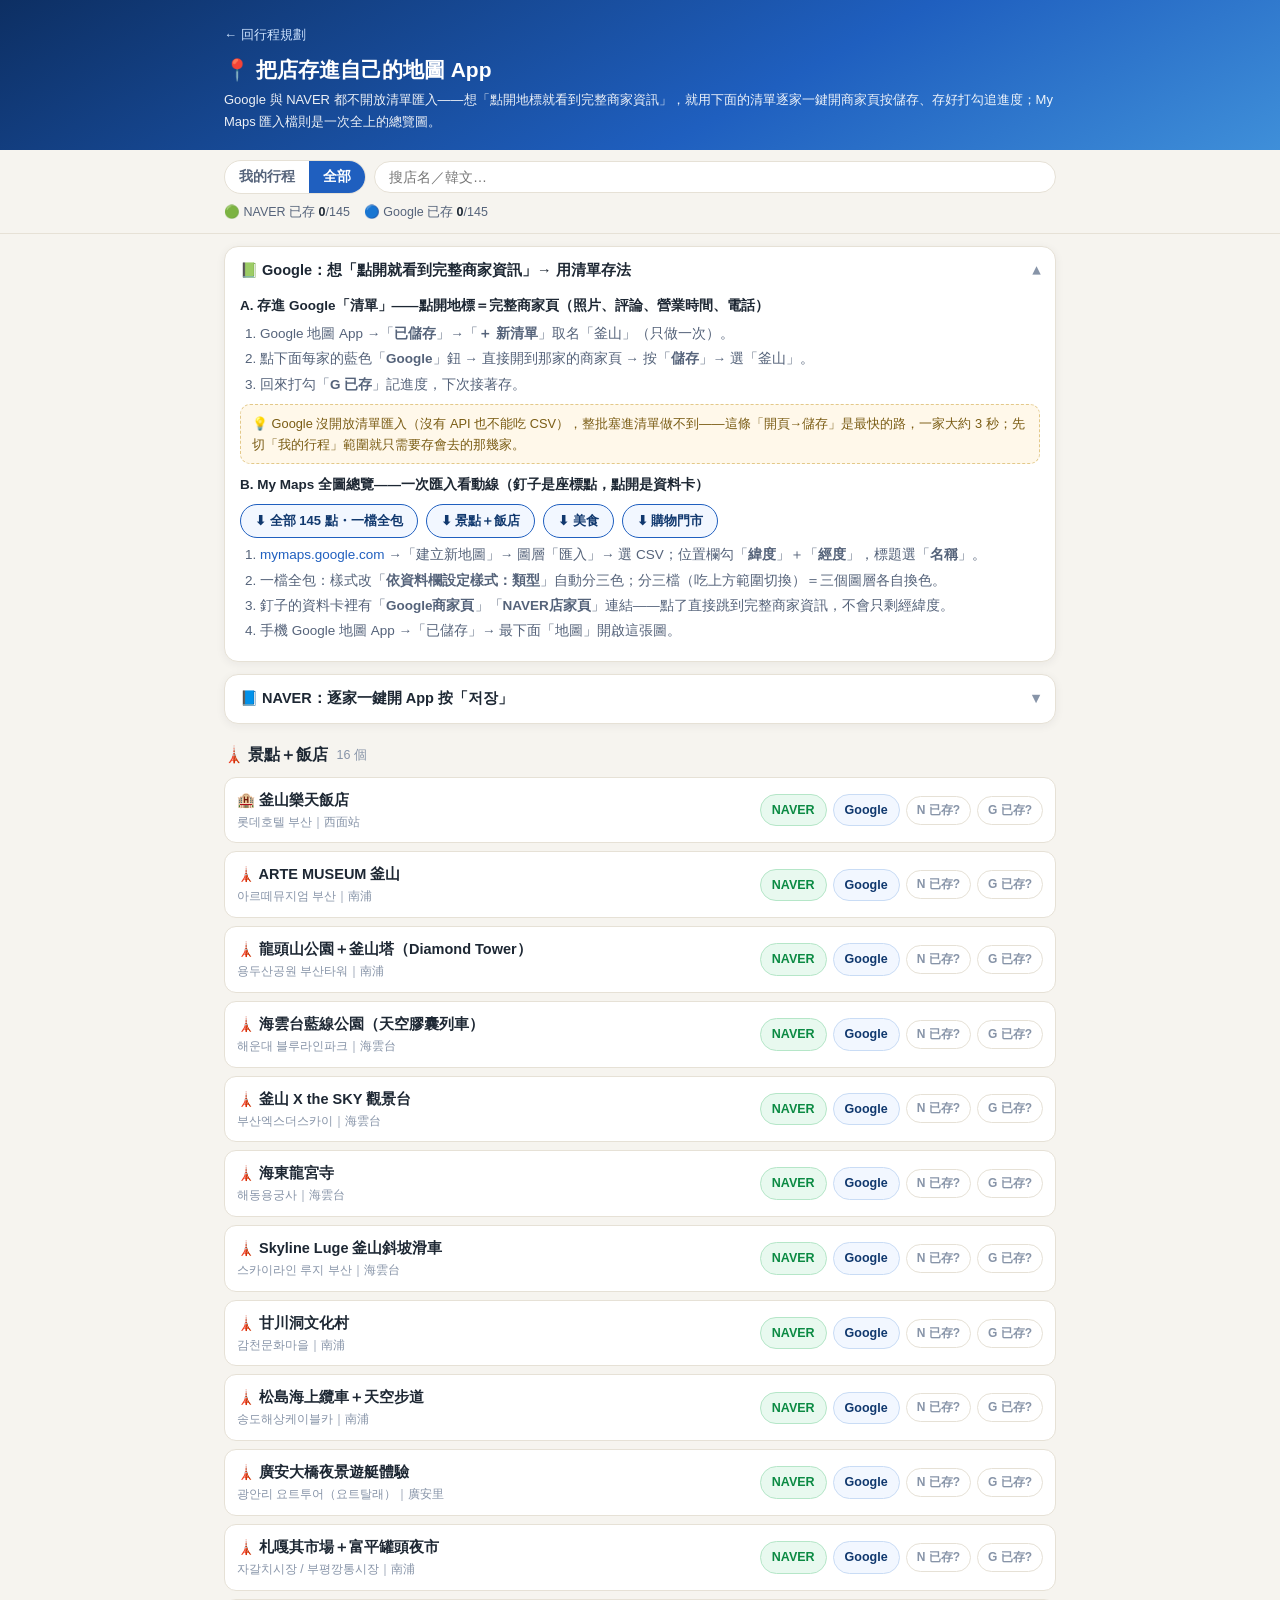
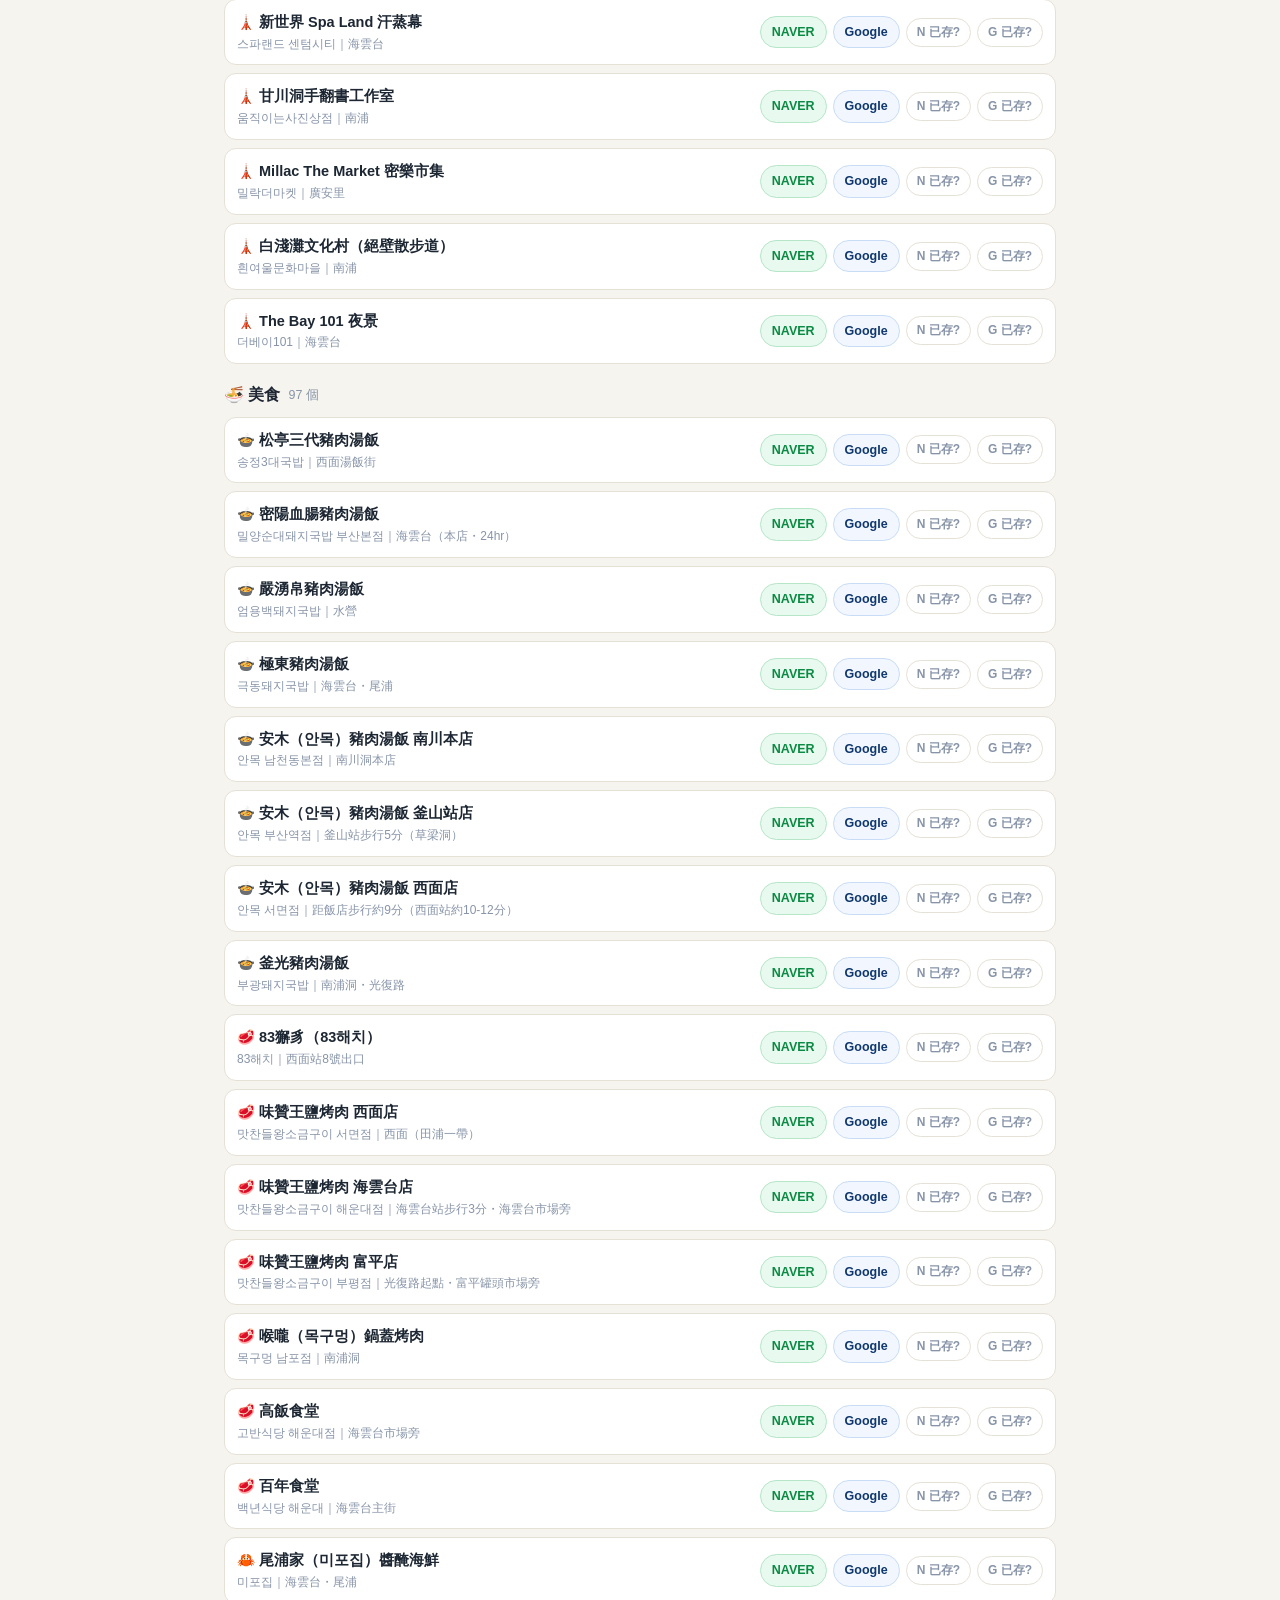
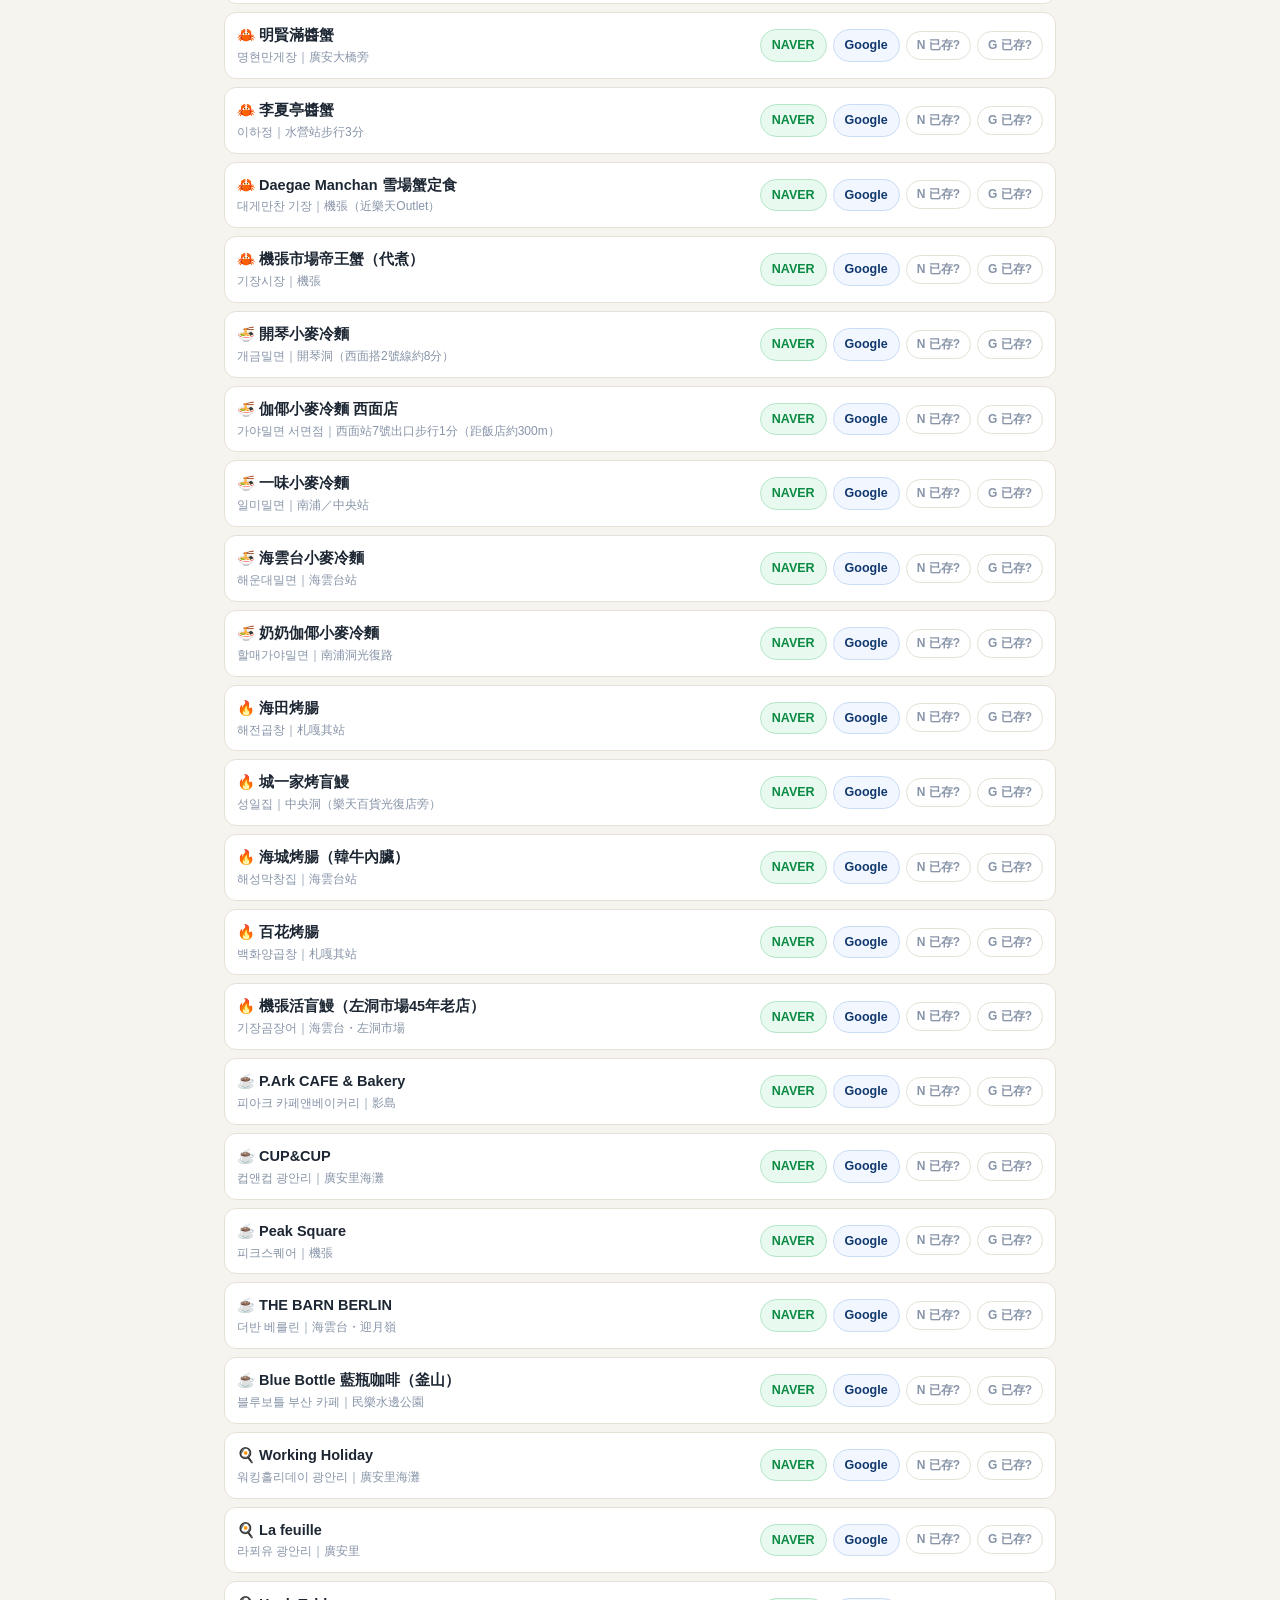
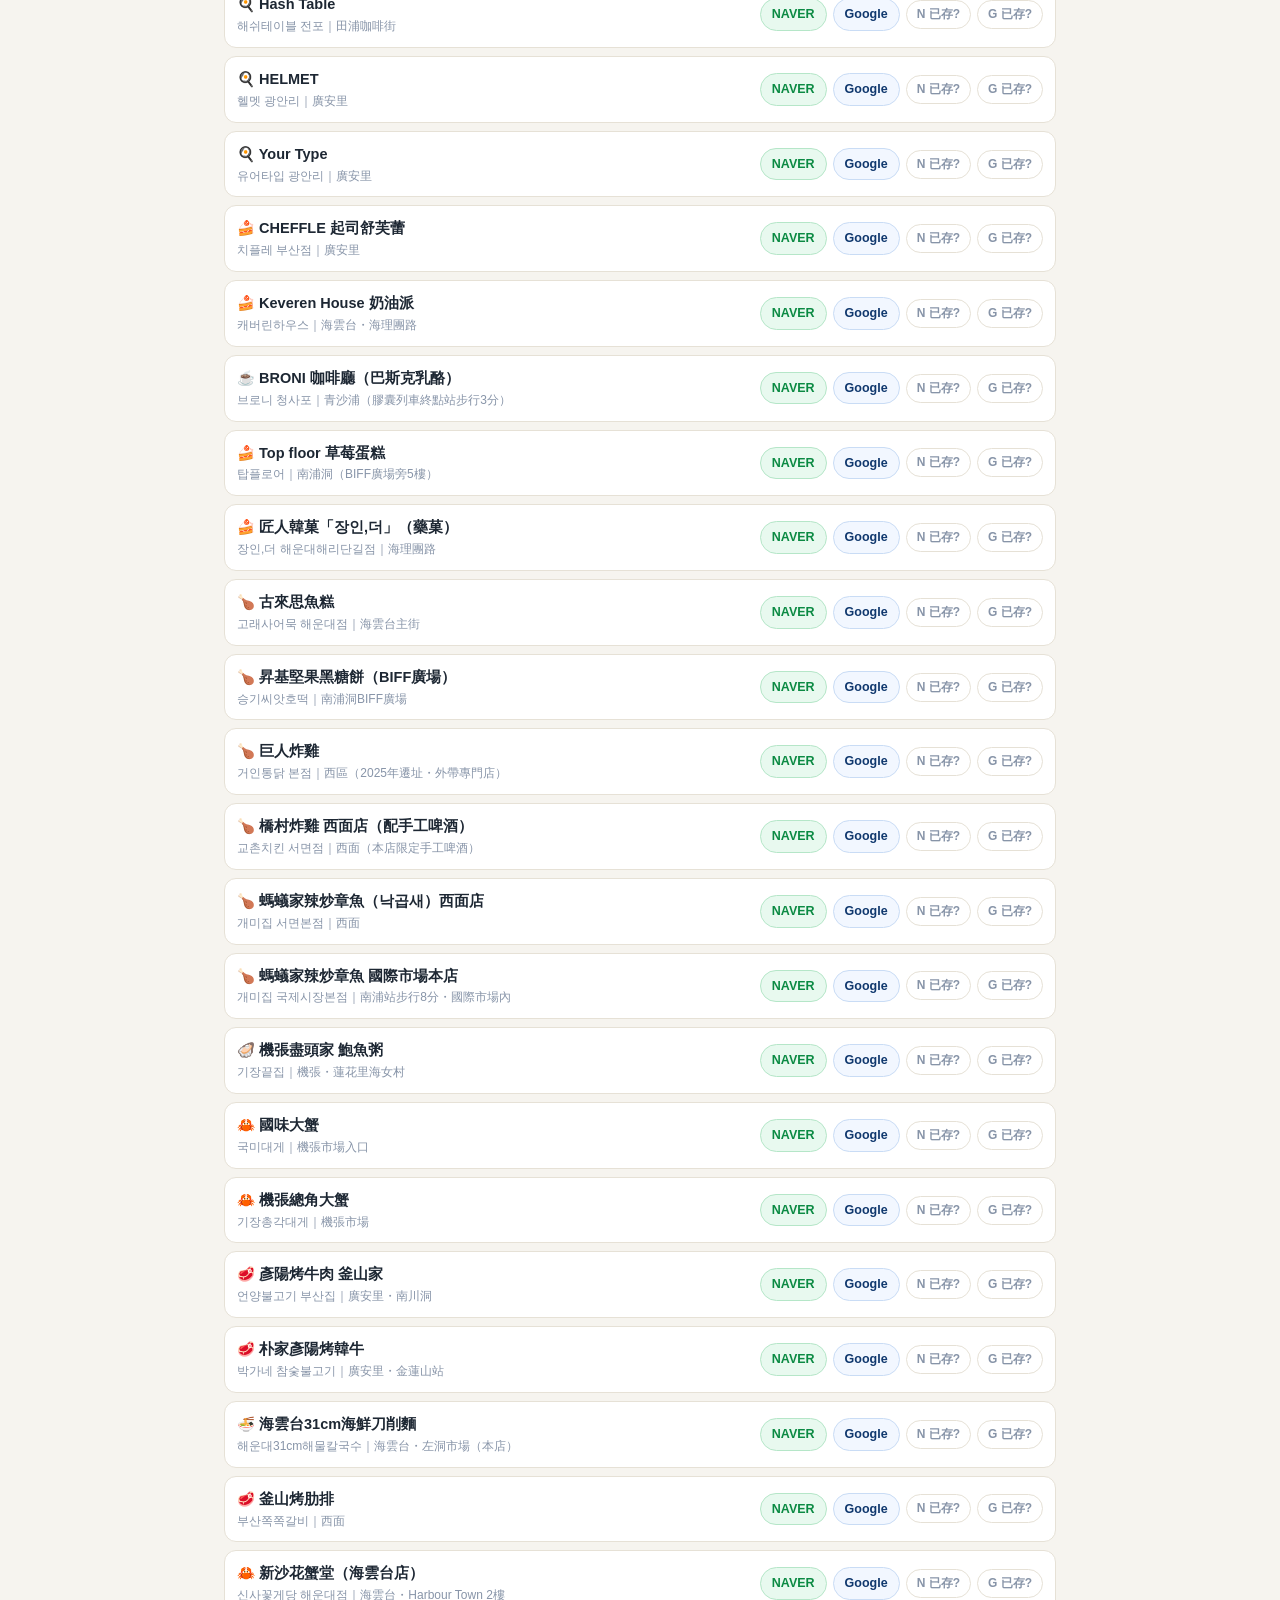
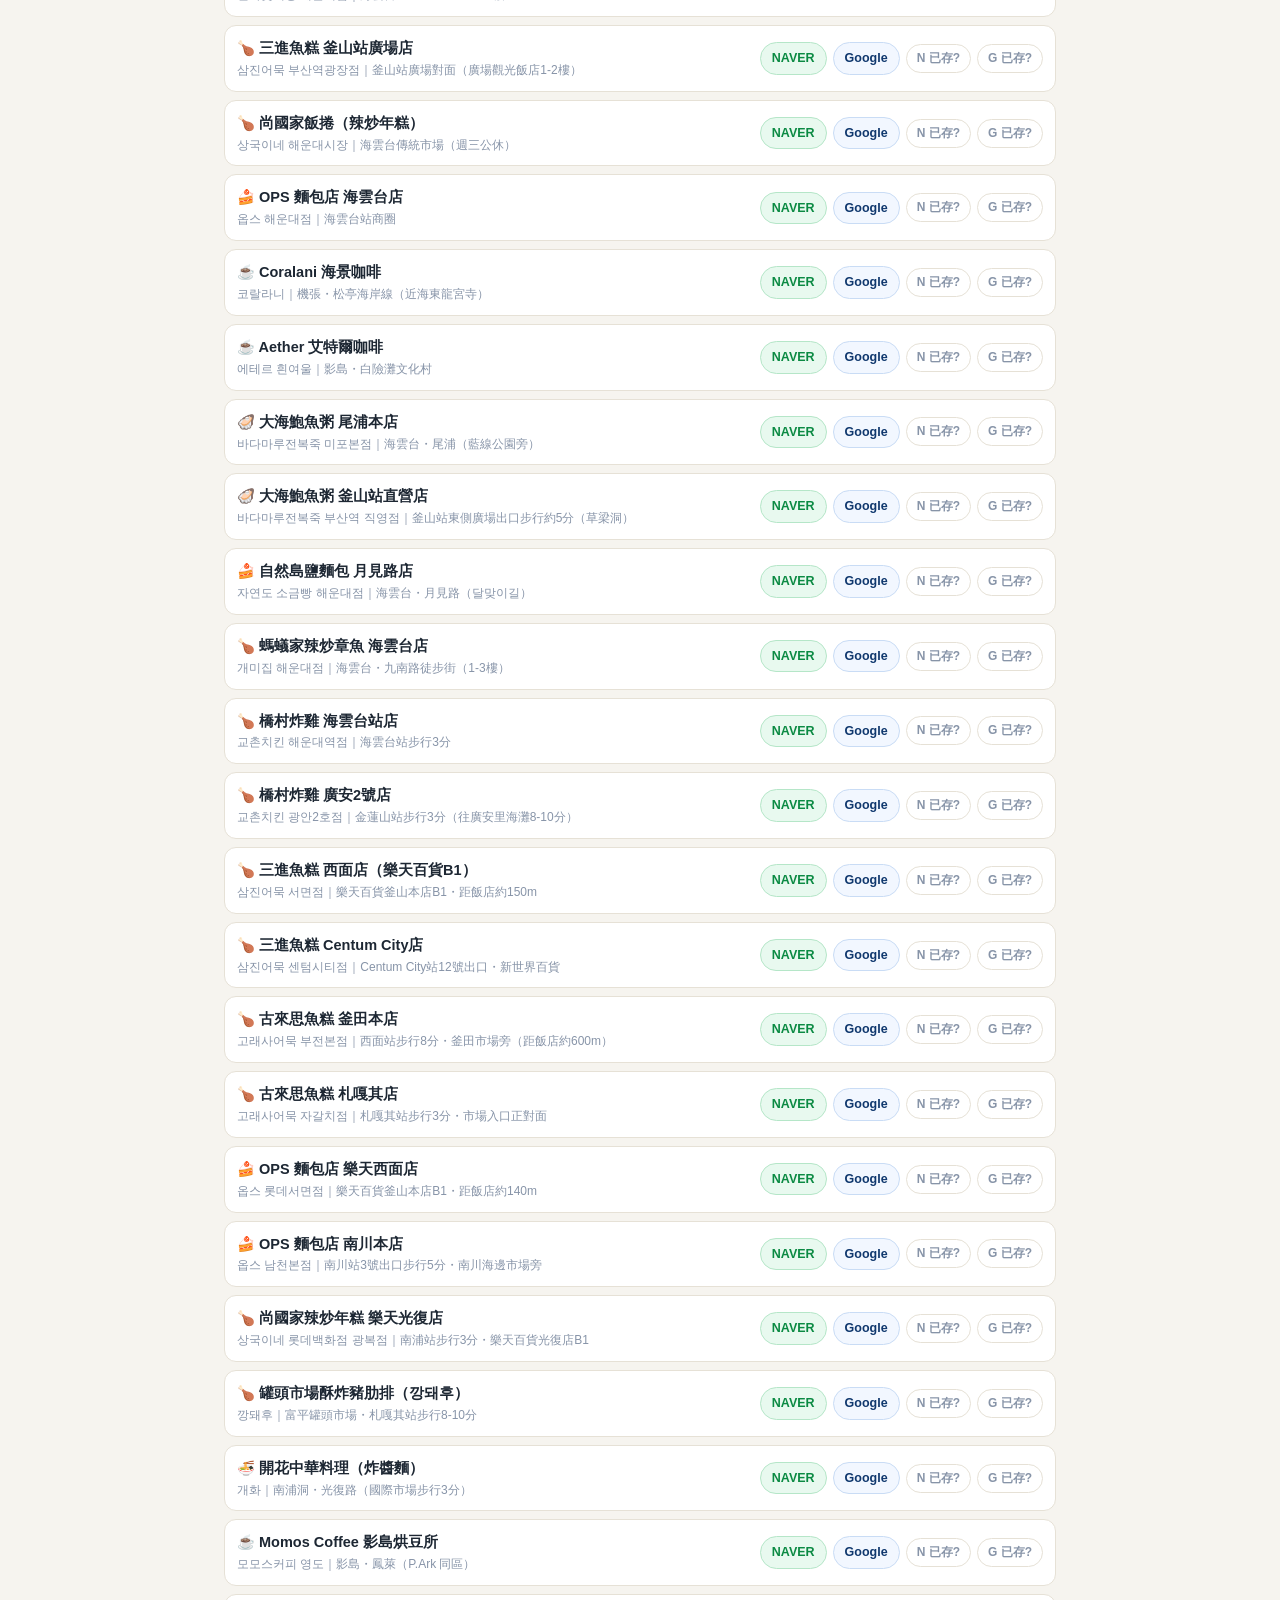
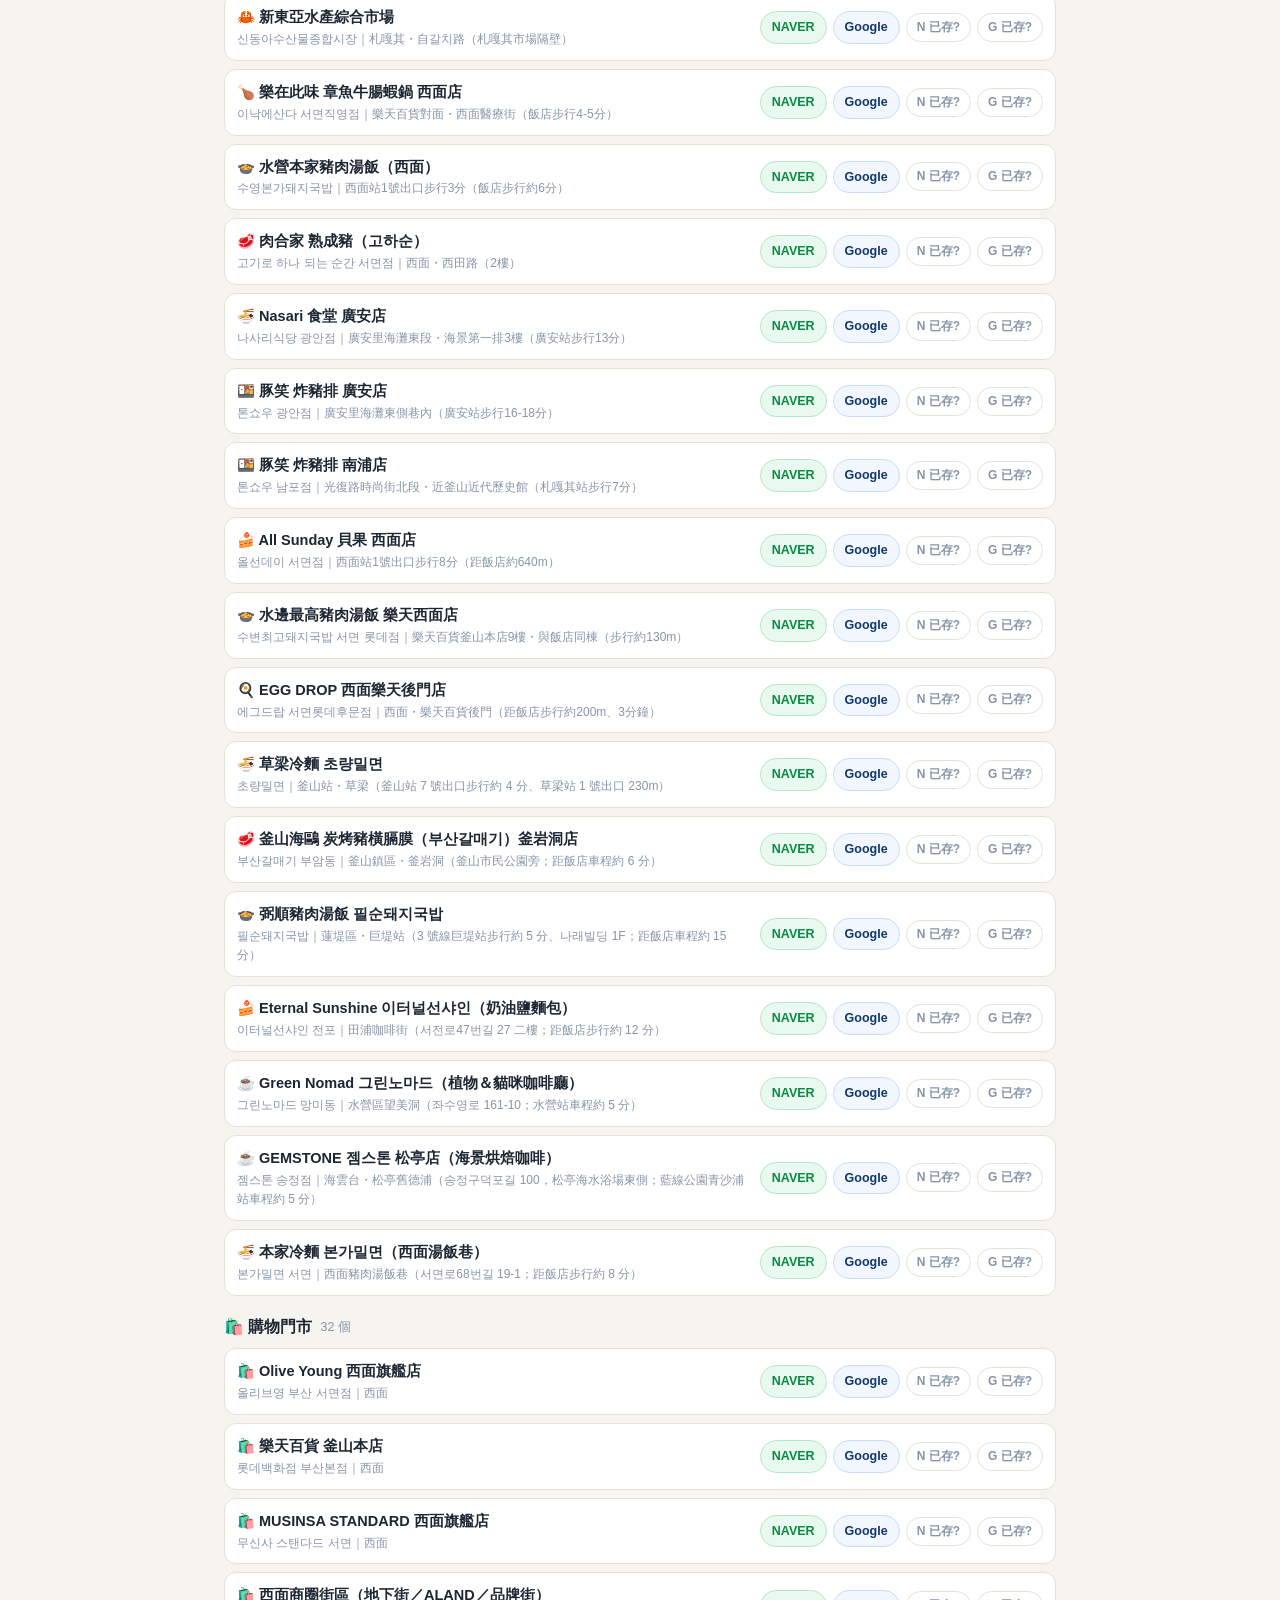
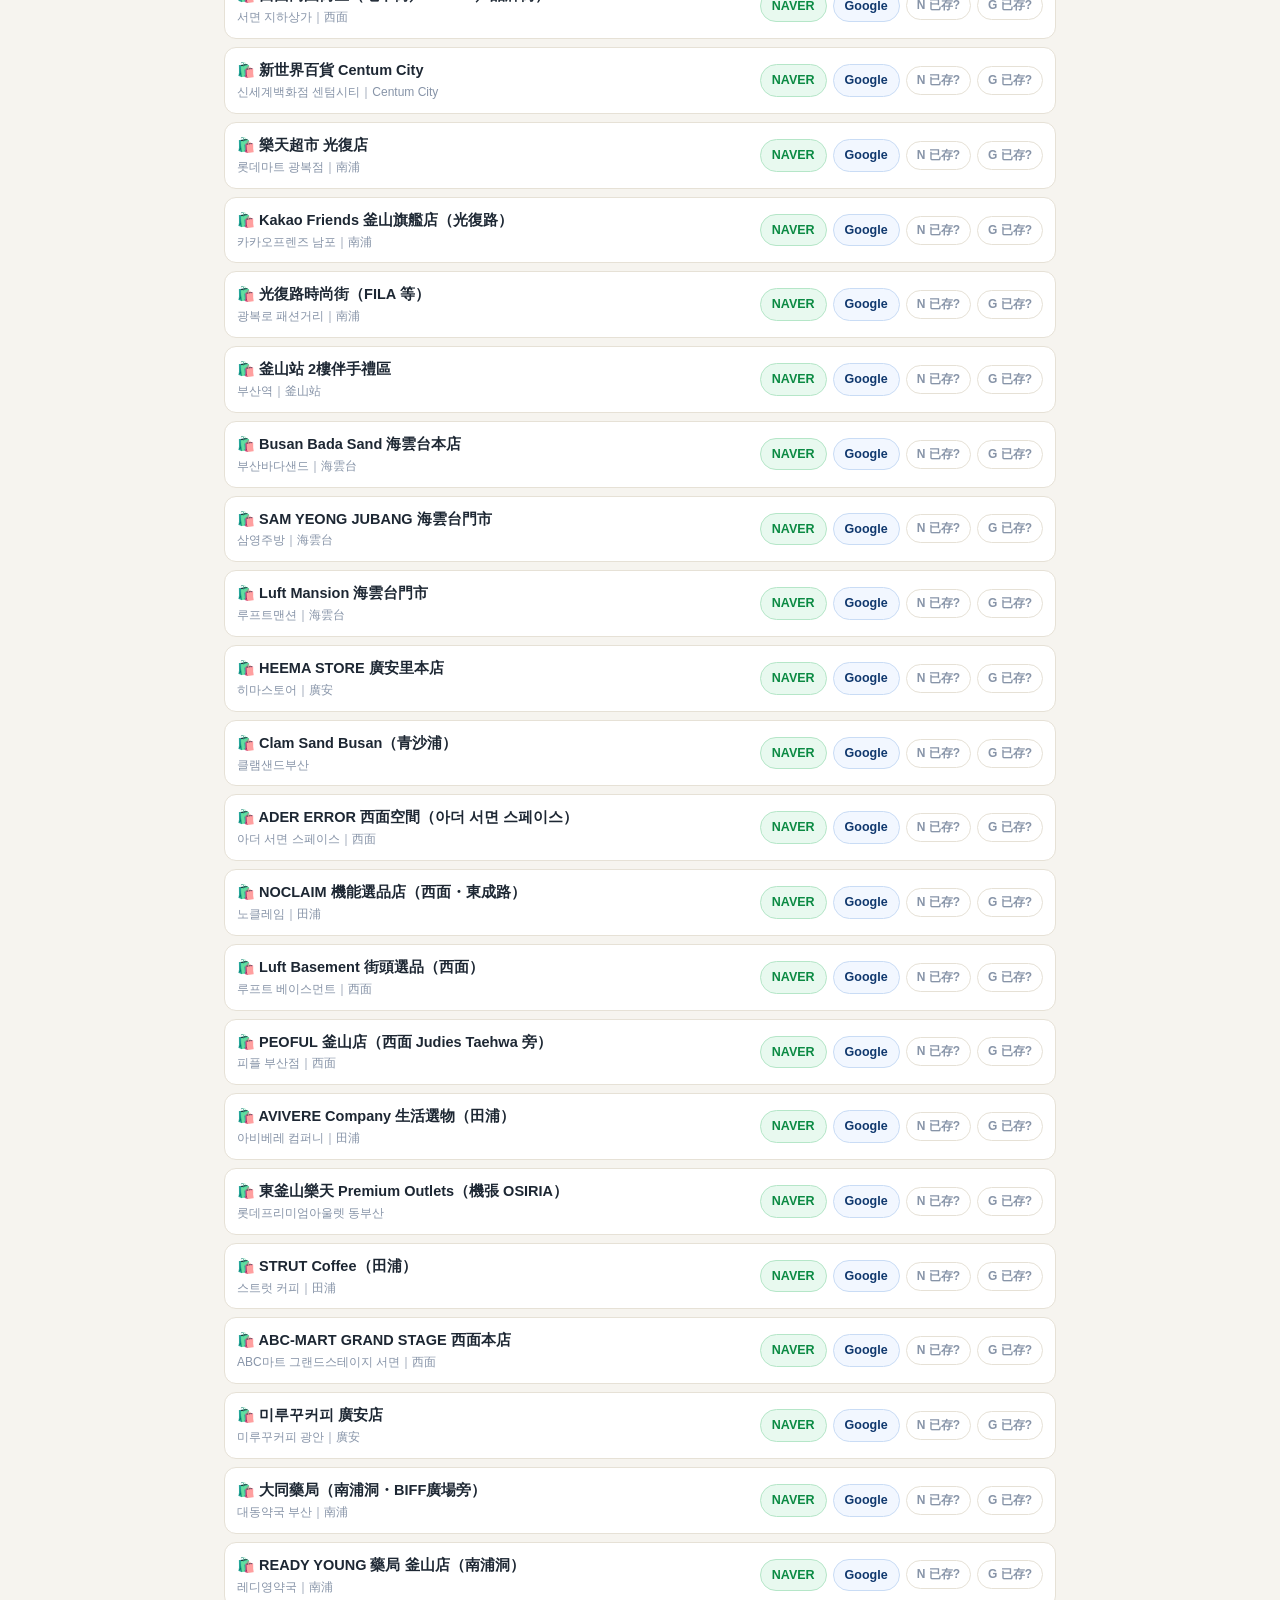
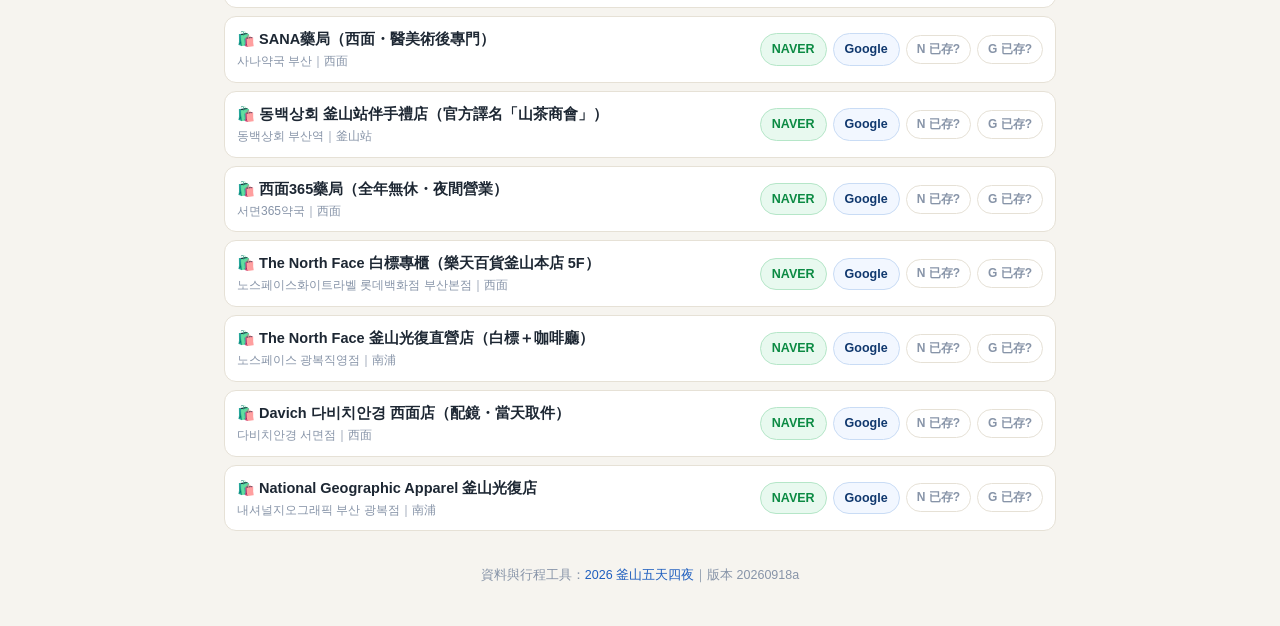
==== savelist.html @ a5c70f09 "存地圖頁改以「清單存法」為主軸；My Maps CSV 加商家頁直達連結欄 - 使用者實測回饋：My Maps 釘子只是座標點，點開只有資料欄、看不到商家資訊 - Google 區塊重排：A=清單存法" ====
<!DOCTYPE html>
<html lang="zh-Hant">
<head>
<meta charset="UTF-8">
<meta name="viewport" content="width=device-width, initial-scale=1.0, viewport-fit=cover">
<meta http-equiv="Cache-Control" content="no-cache, no-store, must-revalidate">
<meta http-equiv="Pragma" content="no-cache">
<meta http-equiv="Expires" content="0">
<title>存進地圖 App｜2026 釜山五天四夜</title>
<link rel="icon" href="data:image/svg+xml,<svg xmlns=%22http://www.w3.org/2000/svg%22 viewBox=%220 0 100 100%22><text y=%22.9em%22 font-size=%2290%22>📍</text></svg>">
<style>
:root{--bg:#f6f4ef;--card:#fff;--ink:#1d2733;--ink2:#55637a;--ink3:#8794a8;--line:#e6e1d6;--ocean:#1f5fbf;--deep:#10386e;--ok:#1f9d63;--sun:#f5a623;--nv:#03c75a}
*{box-sizing:border-box;margin:0;padding:0}
body{font-family:"Noto Sans TC","PingFang TC","Microsoft JhengHei",-apple-system,sans-serif;background:var(--bg);color:var(--ink);line-height:1.65;font-size:15px}
.wrap{max-width:860px;margin:0 auto;padding:0 14px}
a{color:var(--ocean);text-decoration:none}
button{font-family:inherit;cursor:pointer}
header{background:linear-gradient(152deg,#0d2f63 0%,#1f5fbf 60%,#3f8fd9 100%);color:#fff;padding:22px 0 18px}
header .back{color:#cfe4ff;font-size:13px}
header h1{font-size:21px;margin:6px 0 2px}
header .sub{font-size:13px;opacity:.92}
.ctl{position:sticky;top:0;z-index:20;background:var(--bg);border-bottom:1px solid var(--line);padding:10px 0}
.ctl .row{display:flex;gap:8px;flex-wrap:wrap;align-items:center}
.seg{display:flex;border:1.5px solid var(--line);border-radius:999px;overflow:hidden;background:#fff}
.seg button{border:none;background:none;padding:7px 14px;font-size:13.5px;font-weight:700;color:var(--ink2)}
.seg button.on{background:var(--ocean);color:#fff}
#q{flex:1;min-width:140px;border:1.5px solid var(--line);border-radius:999px;padding:7px 14px;font-size:14px;outline:none;background:#fff}
#q:focus{border-color:var(--ocean)}
.prog{font-size:12.5px;color:var(--ink2);width:100%;display:flex;gap:14px}
.prog b{color:var(--ink)}
details{background:var(--card);border:1px solid var(--line);border-radius:14px;margin:12px 0;box-shadow:0 2px 10px rgba(29,39,51,.06)}
details summary{cursor:pointer;list-style:none;padding:12px 15px;font-weight:800;font-size:14.5px}
details summary::-webkit-details-marker{display:none}
details summary::after{content:'▾';float:right;color:var(--ink3);transition:.15s}
details[open] summary::after{transform:rotate(180deg)}
details .bd{padding:0 15px 13px;font-size:13.5px;color:var(--ink2)}
details .bd ol{padding-left:20px;margin:6px 0}
details .bd li{margin:3px 0}
.csvbtns{display:flex;gap:8px;flex-wrap:wrap;margin:8px 0 4px}
.csvbtns button{border:1.5px solid var(--ocean);background:#f2f7ff;color:var(--deep);border-radius:999px;padding:7px 14px;font-size:13px;font-weight:700}
.csvbtns button:active{background:var(--ocean);color:#fff}
.tip{background:#fff8ea;border:1px dashed #e3c98a;border-radius:10px;padding:8px 11px;font-size:12.8px;color:#7a5c14;margin-top:8px}
h2.sec{font-size:16px;margin:18px 0 8px;display:flex;align-items:center;gap:8px}
h2.sec small{font-weight:400;color:var(--ink3);font-size:12.5px}
.it{background:var(--card);border:1px solid var(--line);border-radius:12px;padding:10px 12px;margin-bottom:8px;display:flex;gap:10px;align-items:center;flex-wrap:wrap}
.it.done{opacity:.5}
.it .nm{flex:1;min-width:180px}
.it .nm b{font-size:14.5px}
.it .nm .kr{display:block;font-size:12px;color:var(--ink3)}
.it .zone{font-size:11px;font-weight:700;padding:2px 8px;border-radius:999px;background:#eef1f6;color:var(--ink2);white-space:nowrap}
.it .btns{display:flex;gap:6px;align-items:center;flex-wrap:wrap}
.it a.go{font-size:12.5px;font-weight:700;border-radius:999px;padding:5px 11px;white-space:nowrap}
.it a.gn{background:#e8f9ef;color:#0b8a43;border:1px solid #b5e6c8}
.it a.gg{background:#f2f7ff;color:var(--deep);border:1px solid #c9dcf5}
.it .ck{font-size:12px;font-weight:700;border-radius:999px;padding:5px 10px;border:1.5px solid var(--line);background:#fff;color:var(--ink3);white-space:nowrap}
.it .ck.on{background:var(--ok);border-color:var(--ok);color:#fff}
.empty{color:var(--ink3);text-align:center;padding:26px 0;font-size:13.5px}
footer{padding:26px 0 40px;text-align:center;font-size:12.5px;color:var(--ink3)}
@media print{.ctl,.btns{display:none}}
</style>
</head>
<body>
<header><div class="wrap">
  <a class="back" href="index.html">← 回行程規劃</a>
  <h1>📍 把店存進自己的地圖 App</h1>
  <div class="sub">Google 與 NAVER 都不開放清單匯入——想「點開地標就看到完整商家資訊」，就用下面的清單逐家一鍵開商家頁按儲存、存好打勾追進度；My Maps 匯入檔則是一次全上的總覽圖。</div>
</div></header>

<div class="ctl"><div class="wrap"><div class="row">
  <div class="seg" id="scopeSeg">
    <button data-sc="mine">我的行程</button>
    <button data-sc="all">全部</button>
  </div>
  <input id="q" type="search" placeholder="搜店名／韓文…" autocomplete="off">
  <div class="prog" id="prog"></div>
</div></div></div>

<div class="wrap">
  <details open id="gBox">
    <summary>📗 Google：想「點開就看到完整商家資訊」→ 用清單存法</summary>
    <div class="bd">
      <b style="color:var(--ink)">A. 存進 Google「清單」——點開地標＝完整商家頁（照片、評論、營業時間、電話）</b>
      <ol>
        <li>Google 地圖 App →「<b>已儲存</b>」→「<b>＋ 新清單</b>」取名「釜山」（只做一次）。</li>
        <li>點下面每家的藍色「<b>Google</b>」鈕 → 直接開到那家的商家頁 → 按「<b>儲存</b>」→ 選「釜山」。</li>
        <li>回來打勾「<b>G 已存</b>」記進度，下次接著存。</li>
      </ol>
      <div class="tip">💡 Google 沒開放清單匯入（沒有 API 也不能吃 CSV），整批塞進清單做不到——這條「開頁→儲存」是最快的路，一家大約 3 秒；先切「我的行程」範圍就只需要存會去的那幾家。</div>
      <b style="color:var(--ink);display:block;margin-top:10px">B. My Maps 全圖總覽——一次匯入看動線（釘子是座標點，點開是資料卡）</b>
      <div class="csvbtns">
        <button data-csv="one">⬇ 全部 145 點・一檔全包</button>
        <button data-csv="spot">⬇ 景點＋飯店</button>
        <button data-csv="food">⬇ 美食</button>
        <button data-csv="store">⬇ 購物門市</button>
      </div>
      <ol>
        <li><a href="https://mymaps.google.com" target="_blank" rel="noopener">mymaps.google.com</a> →「建立新地圖」→ 圖層「匯入」→ 選 CSV；位置欄勾「<b>緯度</b>」＋「<b>經度</b>」，標題選「<b>名稱</b>」。</li>
        <li>一檔全包：樣式改「<b>依資料欄設定樣式：類型</b>」自動分三色；分三檔（吃上方範圍切換）＝三個圖層各自換色。</li>
        <li>釘子的資料卡裡有「<b>Google商家頁</b>」「<b>NAVER店家頁</b>」連結——點了直接跳到完整商家資訊，不會只剩經緯度。</li>
        <li>手機 Google 地圖 App →「已儲存」→ 最下面「地圖」開啟這張圖。</li>
      </ol>
    </div>
  </details>

  <details id="nBox">
    <summary>📘 NAVER：逐家一鍵開 App 按「저장」</summary>
    <div class="bd">
      <ol>
        <li>先在 NAVER 地圖 App 建一個清單：저장（儲存）→ 右上「＋」→ 取名「부산」。</li>
        <li>點下面每家的「<b>NAVER</b>」綠鈕 → 自動開 App 到店家頁（另開分頁、這頁不會跑掉）。</li>
        <li>店名旁按「<b>저장</b> ⭐」→ 選「부산」清單 → 回來打勾「N 已存」。</li>
      </ol>
      有 App直達的店會直接落在店家頁（不用搜尋）；少數只有搜尋模式的，點第一筆結果就是。
    </div>
  </details>

  <div id="list"></div>
</div>

<footer>資料與行程工具：<a href="index.html">2026 釜山五天四夜</a>｜版本 <span id="ver"></span></footer>

<script src="assets/data.js?v=20260918a"></script>
<script>
(function () {
  'use strict';
  const $ = s => document.querySelector(s);
  const esc = s => String(s == null ? '' : s).replace(/[&<>"']/g, c => ({ '&': '&amp;', '<': '&lt;', '>': '&gt;', '"': '&quot;', "'": '&#39;' }[c]));
  $('#ver').textContent = CONFIG.build;

  /* ── NAVER App 直達（沿用 index 的做法：新分頁裡叫 App，本頁不動）── */
  const APPNAME = 'kenhuangads.github.io';
  const nvTarget = (kind, val) => kind === 'place'
    ? 'place?id=' + encodeURIComponent(val) + '&appname=' + APPNAME
    : 'search?query=' + encodeURIComponent(val) + '&appname=' + APPNAME;
  const nvWeb = (kind, val) => kind === 'place'
    ? 'https://map.naver.com/p/entry/place/' + encodeURIComponent(val)
    : 'https://map.naver.com/p/search/' + encodeURIComponent(val);
  const gmap = q => 'https://www.google.com/maps/search/?api=1&query=' + encodeURIComponent(q);

  document.addEventListener('click', e => {
    const a = e.target.closest('a[data-nv]');
    if (!a) return;
    const ua = navigator.userAgent || '';
    const isAndroid = /Android/i.test(ua);
    const isIOS = /iPad|iPhone|iPod/i.test(ua) ||
      (navigator.platform === 'MacIntel' && navigator.maxTouchPoints > 2);
    if (!isAndroid && !isIOS) return;
    const web = a.href, target = a.dataset.nv;
    const deep = isAndroid
      ? 'intent://' + target + '#Intent;scheme=nmap;action=android.intent.action.VIEW;' +
        'category=android.intent.category.BROWSABLE;package=com.nhn.android.nmap;' +
        'S.browser_fallback_url=' + encodeURIComponent(web) + ';end'
      : 'nmap://' + target;
    const w = window.open('', '_blank');
    if (!w) return;
    e.preventDefault(); e.stopPropagation();
    const j = JSON.stringify;
    w.document.write(
      '<!doctype html><meta charset="utf-8">' +
      '<meta name="viewport" content="width=device-width,initial-scale=1">' +
      '<title>開啟 NAVER 地圖…</title>' +
      '<body style="margin:0;display:flex;min-height:90vh;align-items:center;justify-content:center;' +
      "font-family:-apple-system,'Noto Sans TC',sans-serif;color:#37414f;text-align:center;line-height:1.9\">" +
      '<div><div style="font-size:34px">🗺️</div><b>正在開啟 NAVER 地圖 App…</b>' +
      '<div style="font-size:13px;color:#7b8697;margin-top:6px">在店家頁按「저장 ⭐」存進清單，<br>存好回來打勾就行</div>' +
      '<div style="margin-top:14px"><a href="' + esc(web) + '" style="font-size:13px;color:#1f5fbf">' +
      '沒有跳轉的話 → 改開網頁版地圖</a></div></div>' +
      '<' + 'script>location.href=' + j(deep) + ';' +
      (isAndroid ? '' : 'setTimeout(function(){if(!document.hidden)location.replace(' + j(web) + ')},1500);') +
      '<' + '/script>');
    w.document.close();
  }, true);

  /* ── 資料整理：三個分區（景點＋飯店／美食／購物門市）── */
  const zoneTxt = z => (ZONES[z] && ZONES[z].st) || '';
  const clTxt = c => (CLUSTERS[c] && CLUSTERS[c].short) || '';
  const rows = [];
  rows.push({ key: 'hotel', sec: 'spot', icon: '🏨', name: HOTEL.name, kr: '롯데호텔 부산', area: '西面站',
    lat: HOTEL.lat, lng: HOTEL.lng, cat: '住宿', zone: '西面', g: '롯데호텔 부산', nvKind: 'search', nvVal: '롯데호텔 부산', note: '住宿（已訂好）' });
  SPOTS.forEach(s => {
    const m = META[s.id] || {}, L = s.links || {};
    rows.push({ key: s.id, sec: 'spot', icon: '🗼', name: s.name, kr: s.kr || '', area: clTxt(s.cluster),
      lat: m.lat, lng: m.lng, cat: '景點', zone: clTxt(s.cluster), g: L.g || s.kr || s.name,
      nvKind: L.nid ? 'place' : 'search', nvVal: L.nid || L.n || s.kr || s.name,
      note: (s.desc || '').slice(0, 60) });
  });
  FOODS.forEach(f => {
    const m = META[f.id] || {}, L = f.links || {};
    const cat = (FOOD_CATS[f.cat] && FOOD_CATS[f.cat].label) || '美食';
    rows.push({ key: f.id, sec: 'food', icon: (FOOD_CATS[f.cat] && FOOD_CATS[f.cat].icon) || '🍜',
      name: f.name, kr: f.kr || '', area: f.area || clTxt(f.cluster),
      lat: m.lat, lng: m.lng, cat: cat, zone: clTxt(f.cluster), g: L.g || f.kr || f.name,
      nvKind: L.nid ? 'place' : 'search', nvVal: L.nid || L.n || f.kr || f.name,
      note: (f.price ? f.price + '｜' : '') + (f.desc || '').slice(0, 60) });
  });
  Object.entries(STORES).forEach(([k, s]) => {
    if (k === 'cvs') return; // 泛稱超商不放地圖
    const L = s.links || {};
    rows.push({ key: 'st:' + k, sec: 'store', icon: '🛍️', name: s.name, kr: L.n || '', area: zoneTxt(s.zone),
      lat: s.lat, lng: s.lng, cat: '購物門市', zone: zoneTxt(s.zone), g: L.g || L.n || s.name,
      nvKind: L.nid ? 'place' : 'search', nvVal: L.nid || L.n || s.name,
      note: (s.note || '').slice(0, 70) });
  });

  /* ── 「我的行程」範圍：勾選（localStorage 或 ?s=）＋由勾選商品推出的門市 ── */
  function mineKeys() {
    let sel = [];
    const usp = new URLSearchParams(location.search);
    if (usp.get('s')) sel = usp.get('s').split('.').filter(Boolean);
    else { try { sel = JSON.parse(localStorage.getItem('busan_sel_v2') || '[]') || []; } catch (e) {} }
    const ks = new Set(['hotel']);
    const stores = new Set();
    sel.forEach(id => {
      if (/^[sf]\d/.test(id)) ks.add(id);
      else if (META[id] && META[id].store) stores.add(META[id].store);
    });
    try {
      const sp = JSON.parse(localStorage.getItem('busan_stpin_v1') || '{}') || {};
      Object.keys(sp).forEach(k => stores.add(k));
    } catch (e) {}
    stores.forEach(k => ks.add('st:' + k));
    return { ks, selCount: sel.length };
  }

  /* ── 進度（打勾）── */
  let done = {};
  try { done = JSON.parse(localStorage.getItem('busan_maps_done_v1') || '{}') || {}; } catch (e) {}
  const saveDone = () => { try { localStorage.setItem('busan_maps_done_v1', JSON.stringify(done)); } catch (e) {} };

  /* ── 畫面 ── */
  const SECS = [['spot', '🗼 景點＋飯店'], ['food', '🍜 美食'], ['store', '🛍️ 購物門市']];
  let scope = 'mine', q = '';
  const mine = mineKeys();
  if (!mine.selCount) scope = 'all';

  function visible() {
    let list = rows;
    if (scope === 'mine') list = rows.filter(r => mine.ks.has(r.key));
    if (q) { const s = q.toLowerCase(); list = list.filter(r => (r.name + r.kr + r.area).toLowerCase().includes(s)); }
    return list;
  }

  function render() {
    document.querySelectorAll('#scopeSeg button').forEach(b => b.classList.toggle('on', b.dataset.sc === scope));
    const list = visible();
    let html = '';
    SECS.forEach(([sec, label]) => {
      const part = list.filter(r => r.sec === sec);
      if (!part.length) return;
      html += `<h2 class="sec">${label} <small>${part.length} 個</small></h2>`;
      part.forEach(r => {
        const d = done[r.key] || {};
        html += `<div class="it ${d.n && d.g ? 'done' : ''}" data-key="${esc(r.key)}">
          <div class="nm"><b>${r.icon} ${esc(r.name)}</b><span class="kr">${esc(r.kr)}${r.area ? '｜' + esc(r.area) : ''}</span></div>
          <div class="btns">
            <a class="go gn" href="${nvWeb(r.nvKind, r.nvVal)}" data-nv="${esc(nvTarget(r.nvKind, r.nvVal))}" target="_blank" rel="noopener">NAVER</a>
            <a class="go gg" href="${gmap(r.g)}" target="_blank" rel="noopener">Google</a>
            <button class="ck ${d.n ? 'on' : ''}" data-ck="n">N ${d.n ? '✓' : '已存?'}</button>
            <button class="ck ${d.g ? 'on' : ''}" data-ck="g">G ${d.g ? '✓' : '已存?'}</button>
          </div></div>`;
      });
    });
    $('#list').innerHTML = html || '<div class="empty">這個範圍沒有項目——切到「全部」看看，或換個關鍵字</div>';
    const nD = list.filter(r => (done[r.key] || {}).n).length;
    const gD = list.filter(r => (done[r.key] || {}).g).length;
    $('#prog').innerHTML = `<span>🟢 NAVER 已存 <b>${nD}</b>/${list.length}</span><span>🔵 Google 已存 <b>${gD}</b>/${list.length}</span>` +
      (scope === 'mine' ? `<span style="margin-left:auto">依你目前的勾選（${mine.selCount} 項）</span>` : '');
  }

  $('#list').addEventListener('click', e => {
    const b = e.target.closest('button[data-ck]');
    if (!b) return;
    const key = b.closest('.it').dataset.key, which = b.dataset.ck;
    done[key] = done[key] || {};
    done[key][which] = done[key][which] ? 0 : 1;
    saveDone(); render();
  });
  $('#scopeSeg').addEventListener('click', e => {
    const b = e.target.closest('button[data-sc]');
    if (!b) return;
    scope = b.dataset.sc; render();
  });
  $('#q').addEventListener('input', e => { q = e.target.value.trim(); render(); });

  /* ── My Maps CSV 匯出 ──
     My Maps 的匯入器很挑：標題列不能帶引號（會把引號算進欄名、判成非法字元），
     也不需要 BOM——所以標題列一律裸寫，資料格只在含逗號／引號／換行時才加引號 */
  const CSVH = '名稱,韓文,緯度,經度,類型,分類,區域,備註,Google商家頁,NAVER店家頁';
  const SEC_LABEL = { spot: '景點', food: '美食', store: '購物門市' };
  const cell = v => {
    const s = String(v == null ? '' : v);
    return /[",\n\r]/.test(s) ? '"' + s.replace(/"/g, '""') + '"' : s;
  };
  document.querySelectorAll('[data-csv]').forEach(btn => btn.addEventListener('click', () => {
    const sec = btn.dataset.csv;
    // 「一檔全包」固定匯出全部地點，不受上方範圍與搜尋影響
    const part = sec === 'one'
      ? rows.filter(r => r.lat && r.lng)
      : visible().filter(r => r.sec === sec && r.lat && r.lng);
    if (!part.length) { alert('目前範圍裡沒有這一類的項目，先切到「全部」再匯出'); return; }
    const lines = [CSVH];
    part.forEach(r => lines.push([r.name, r.kr, r.lat, r.lng, SEC_LABEL[r.sec], r.cat, r.zone, r.note,
      gmap(r.g), nvWeb(r.nvKind, r.nvVal)].map(cell).join(',')));
    const blob = new Blob([lines.join('\r\n')], { type: 'text/csv;charset=utf-8' });
    const a = document.createElement('a');
    a.href = URL.createObjectURL(blob);
    const fname = sec === 'one'
      ? `釜山MyMaps匯入-全部${part.length}點一檔全包.csv`
      : `釜山MyMaps匯入-${{ spot: '景點與飯店', food: '美食', store: '購物門市' }[sec]}-${scope === 'mine' ? '我的行程' : '全部'}${part.length}個.csv`;
    a.download = fname;
    document.body.appendChild(a); a.click();
    setTimeout(() => { URL.revokeObjectURL(a.href); a.remove(); }, 800);
  }));

  render();
})();
</script>
</body>
</html>
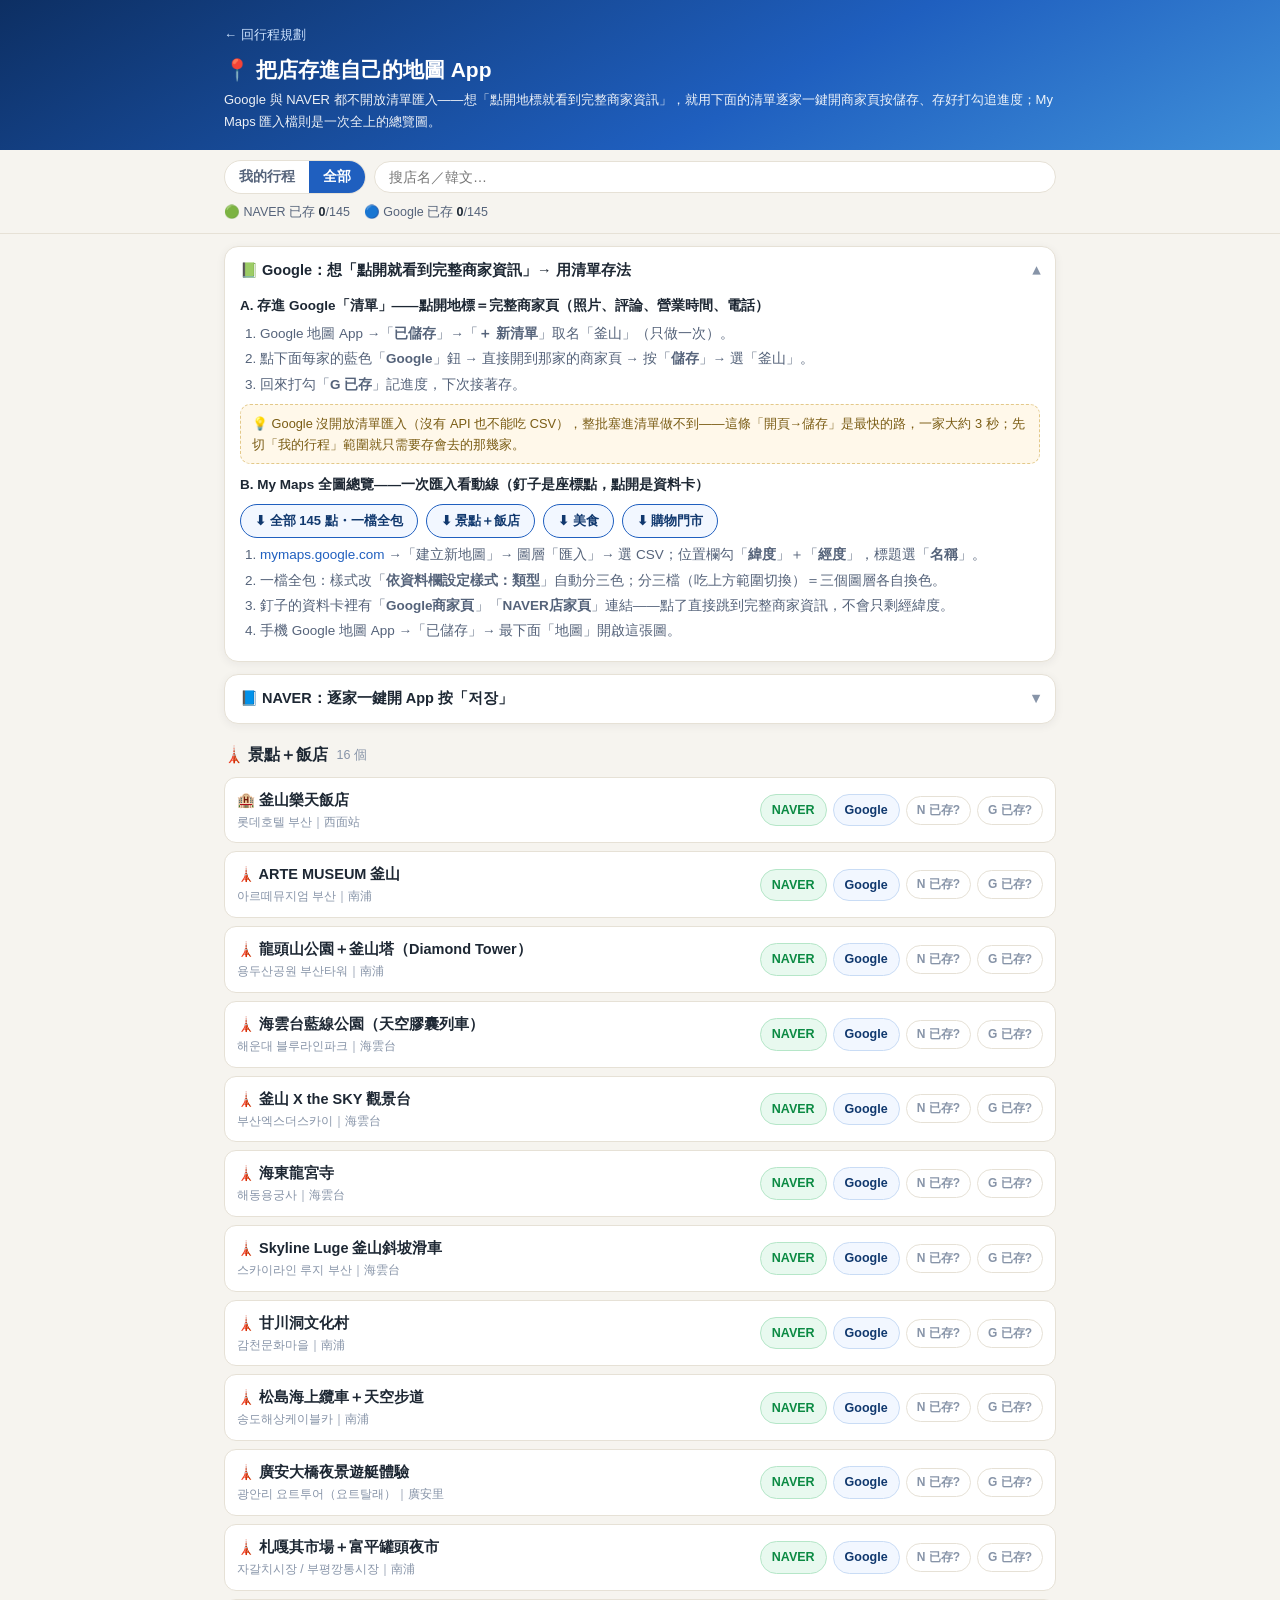
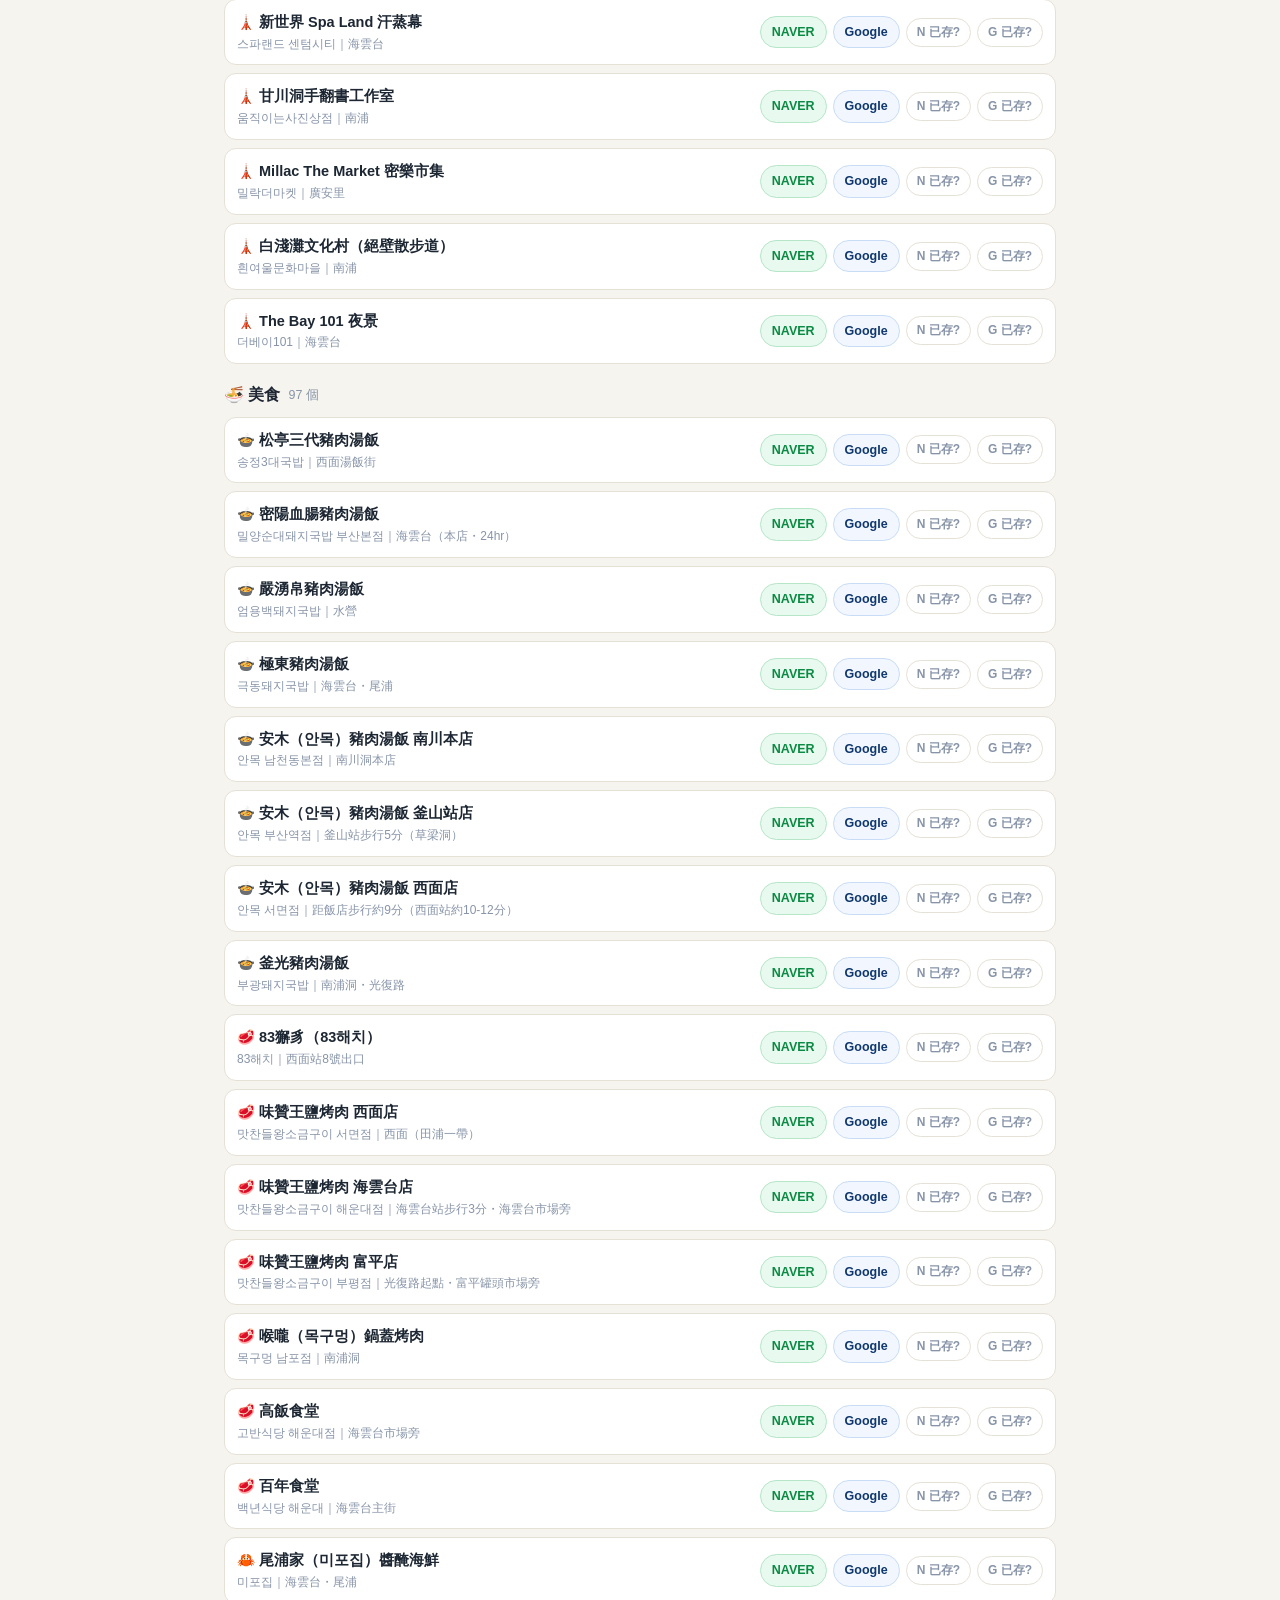
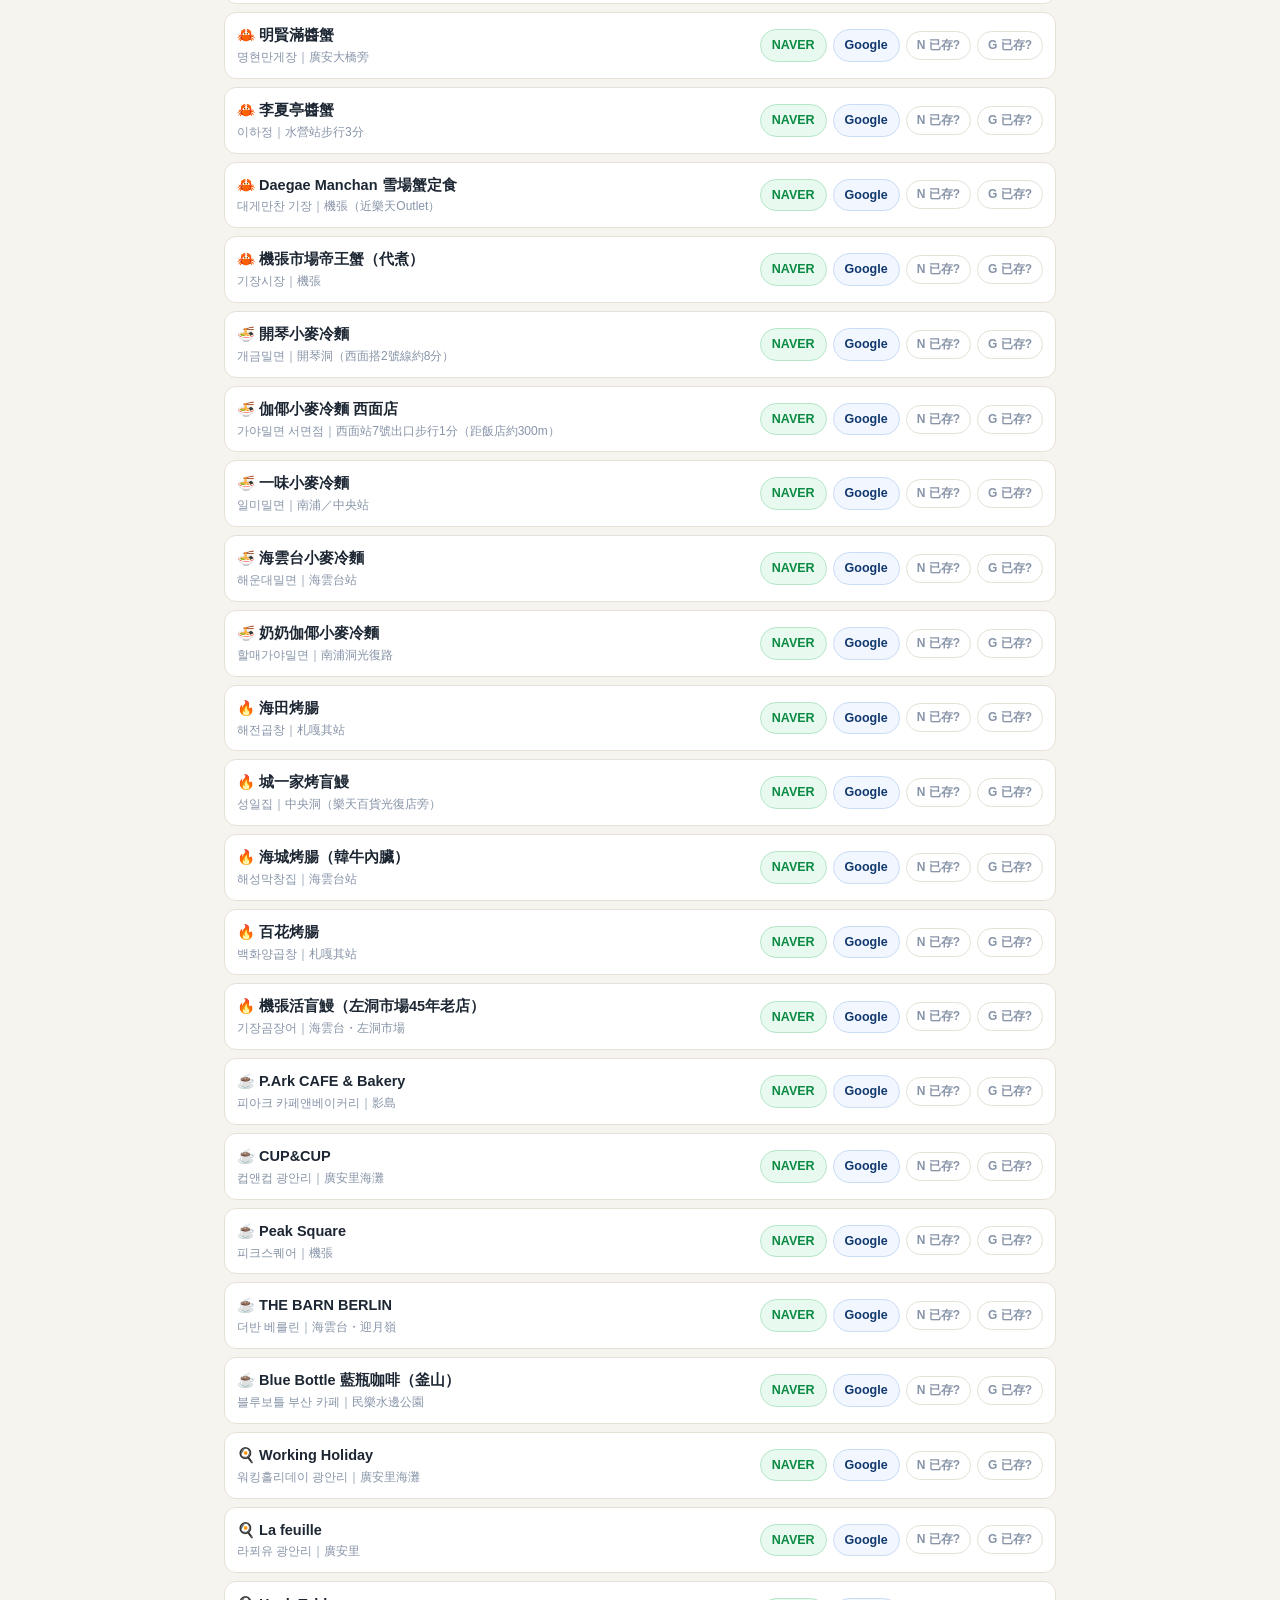
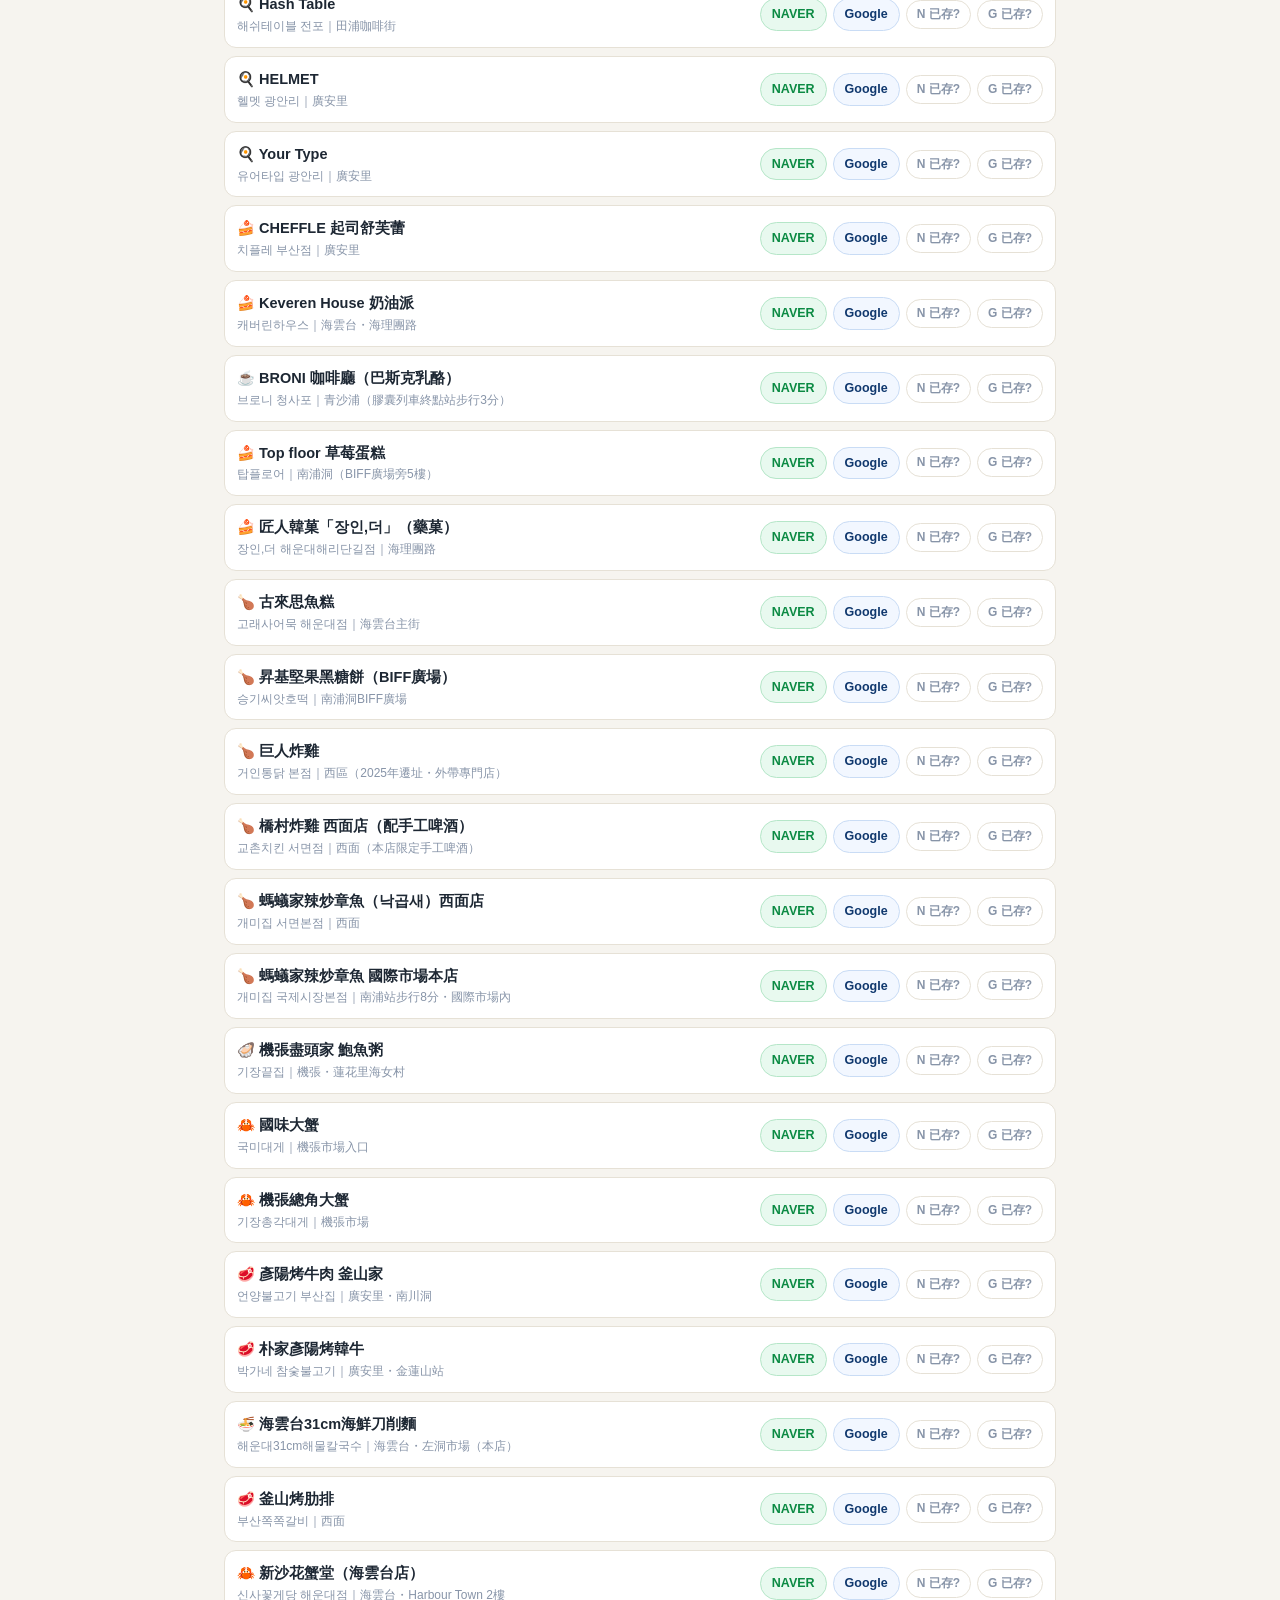
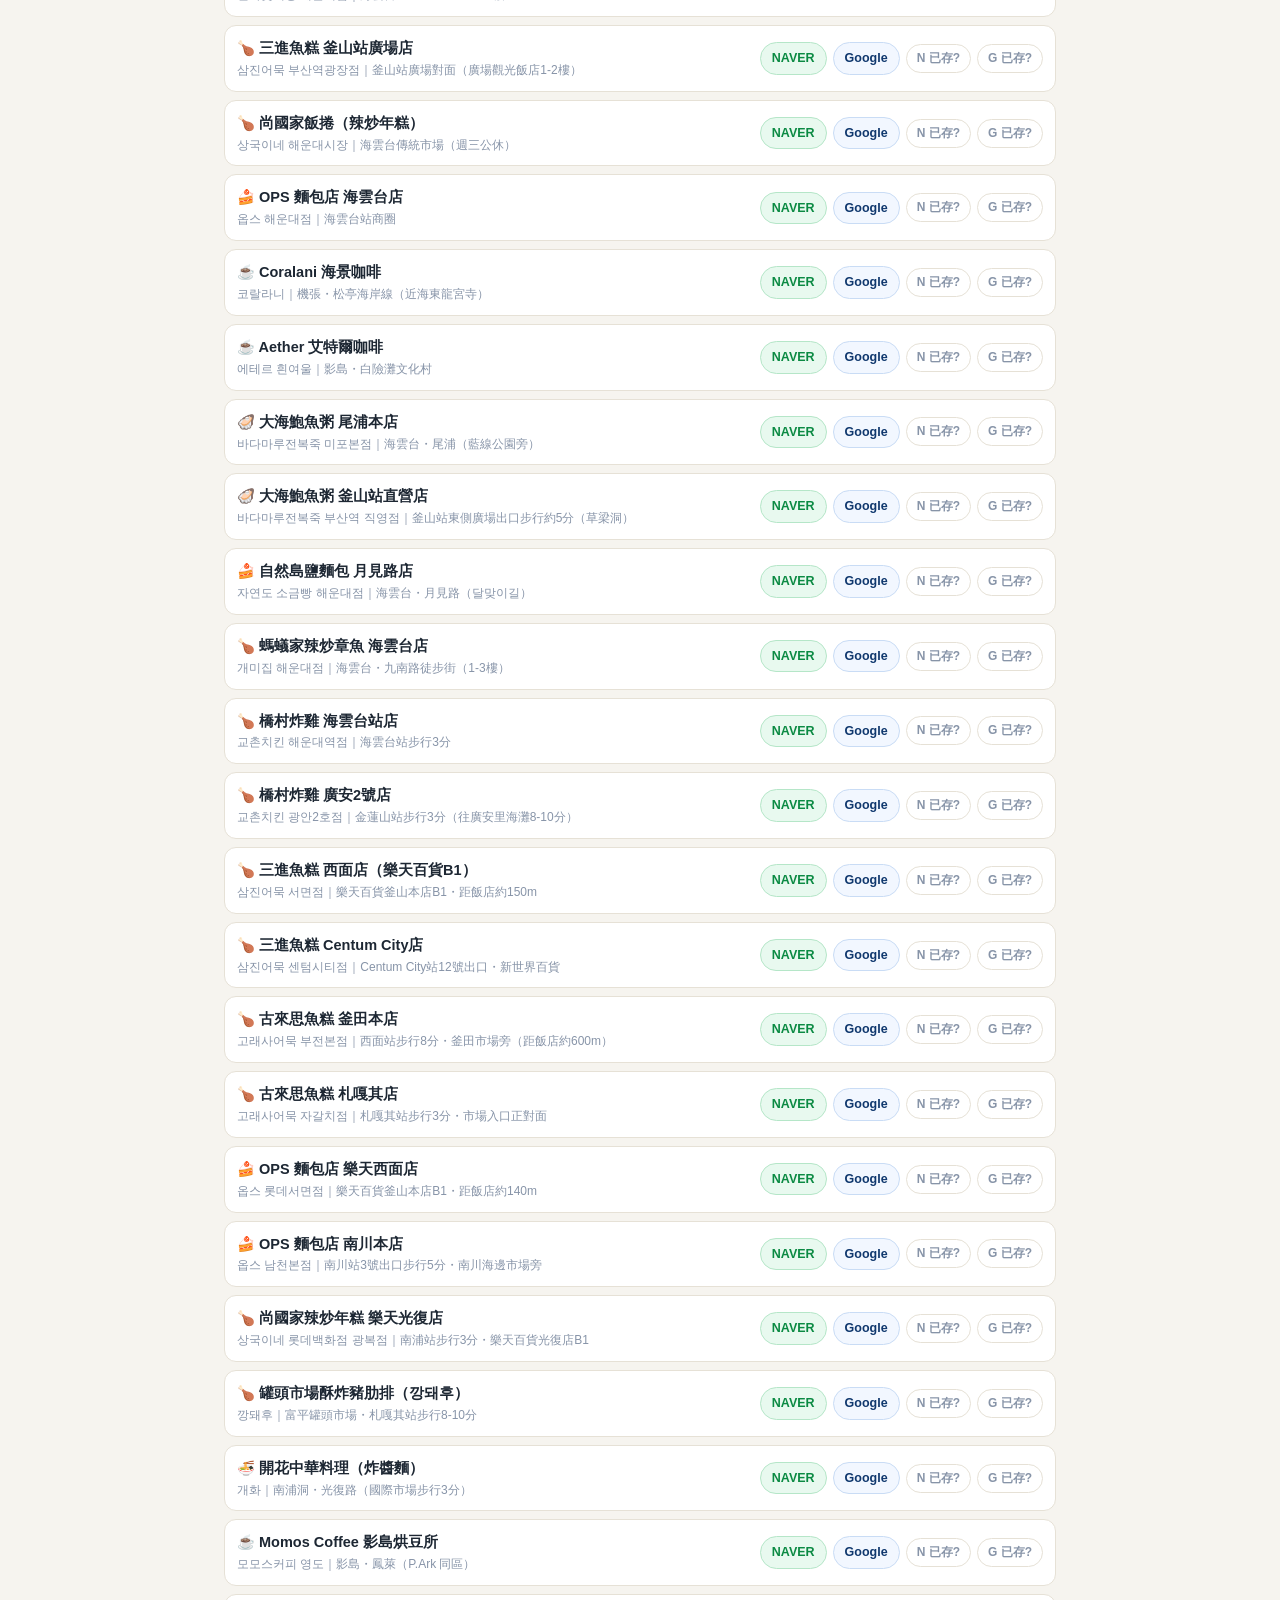
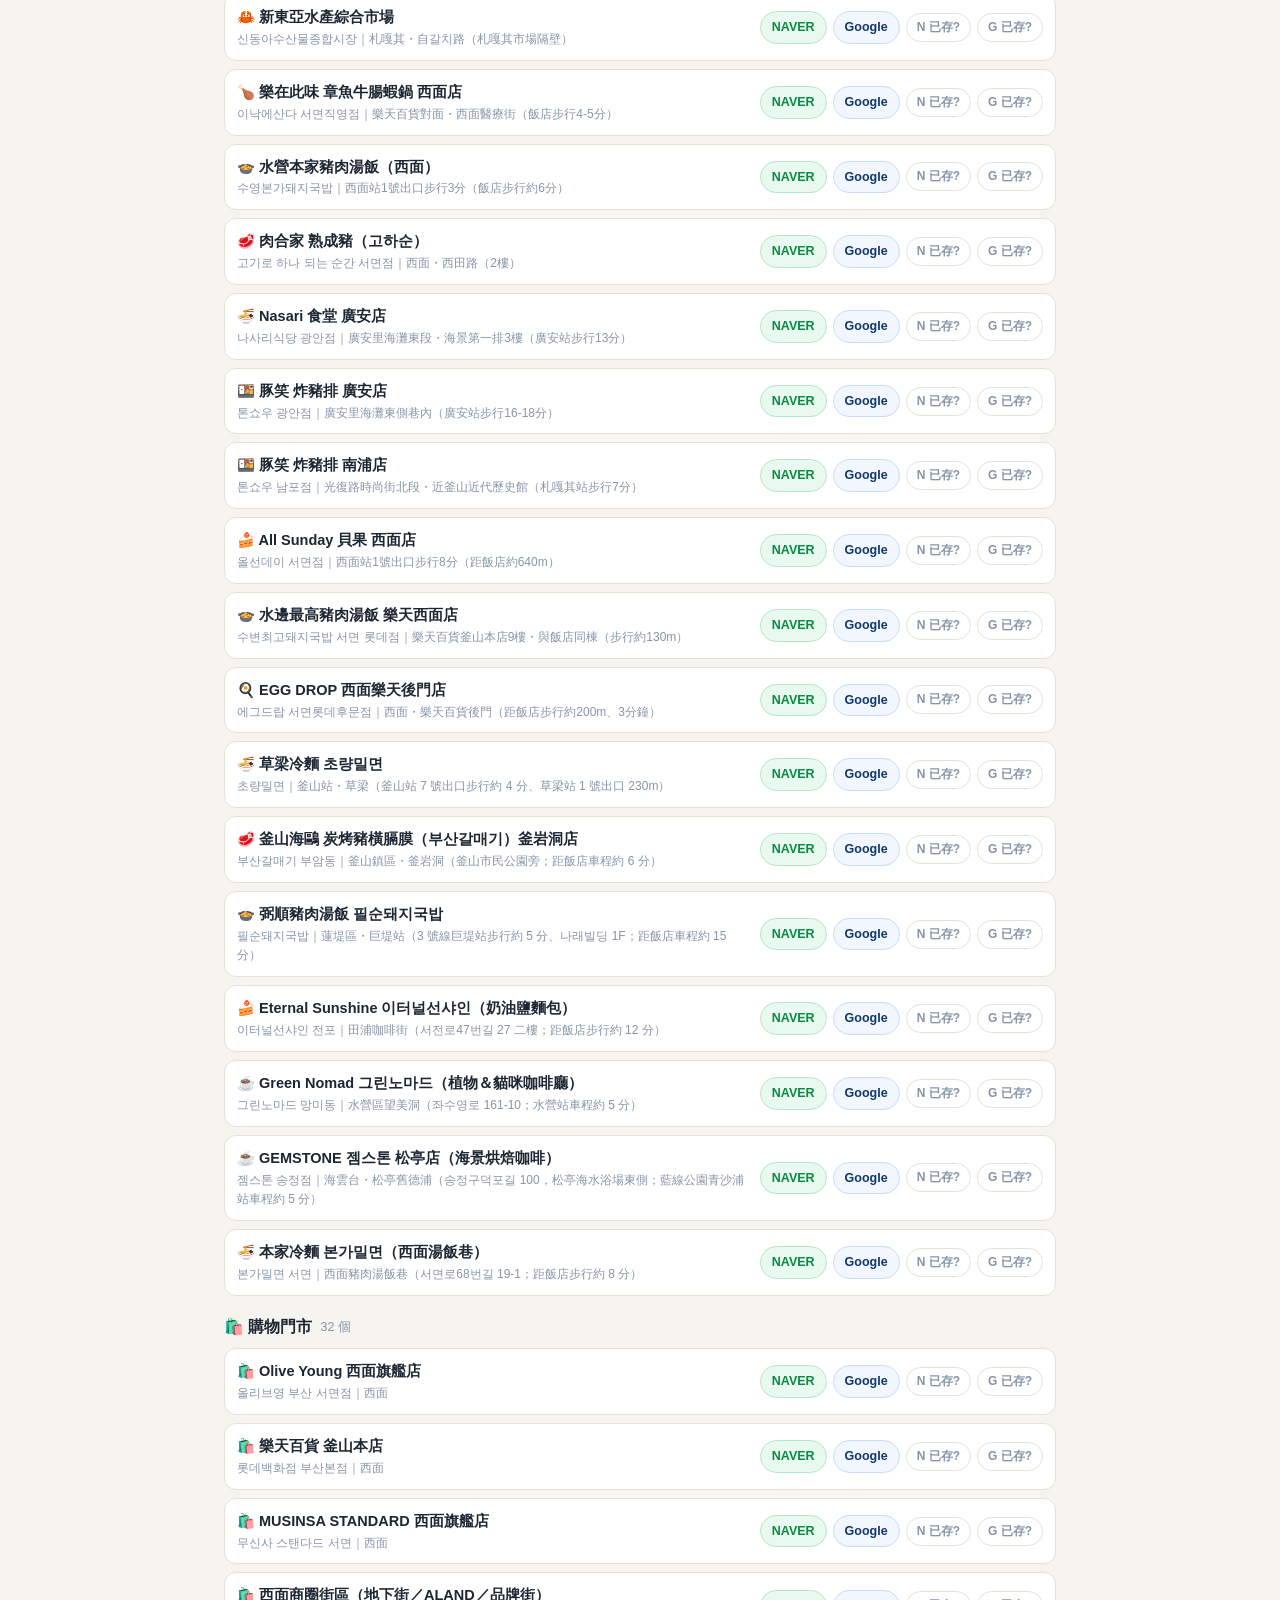
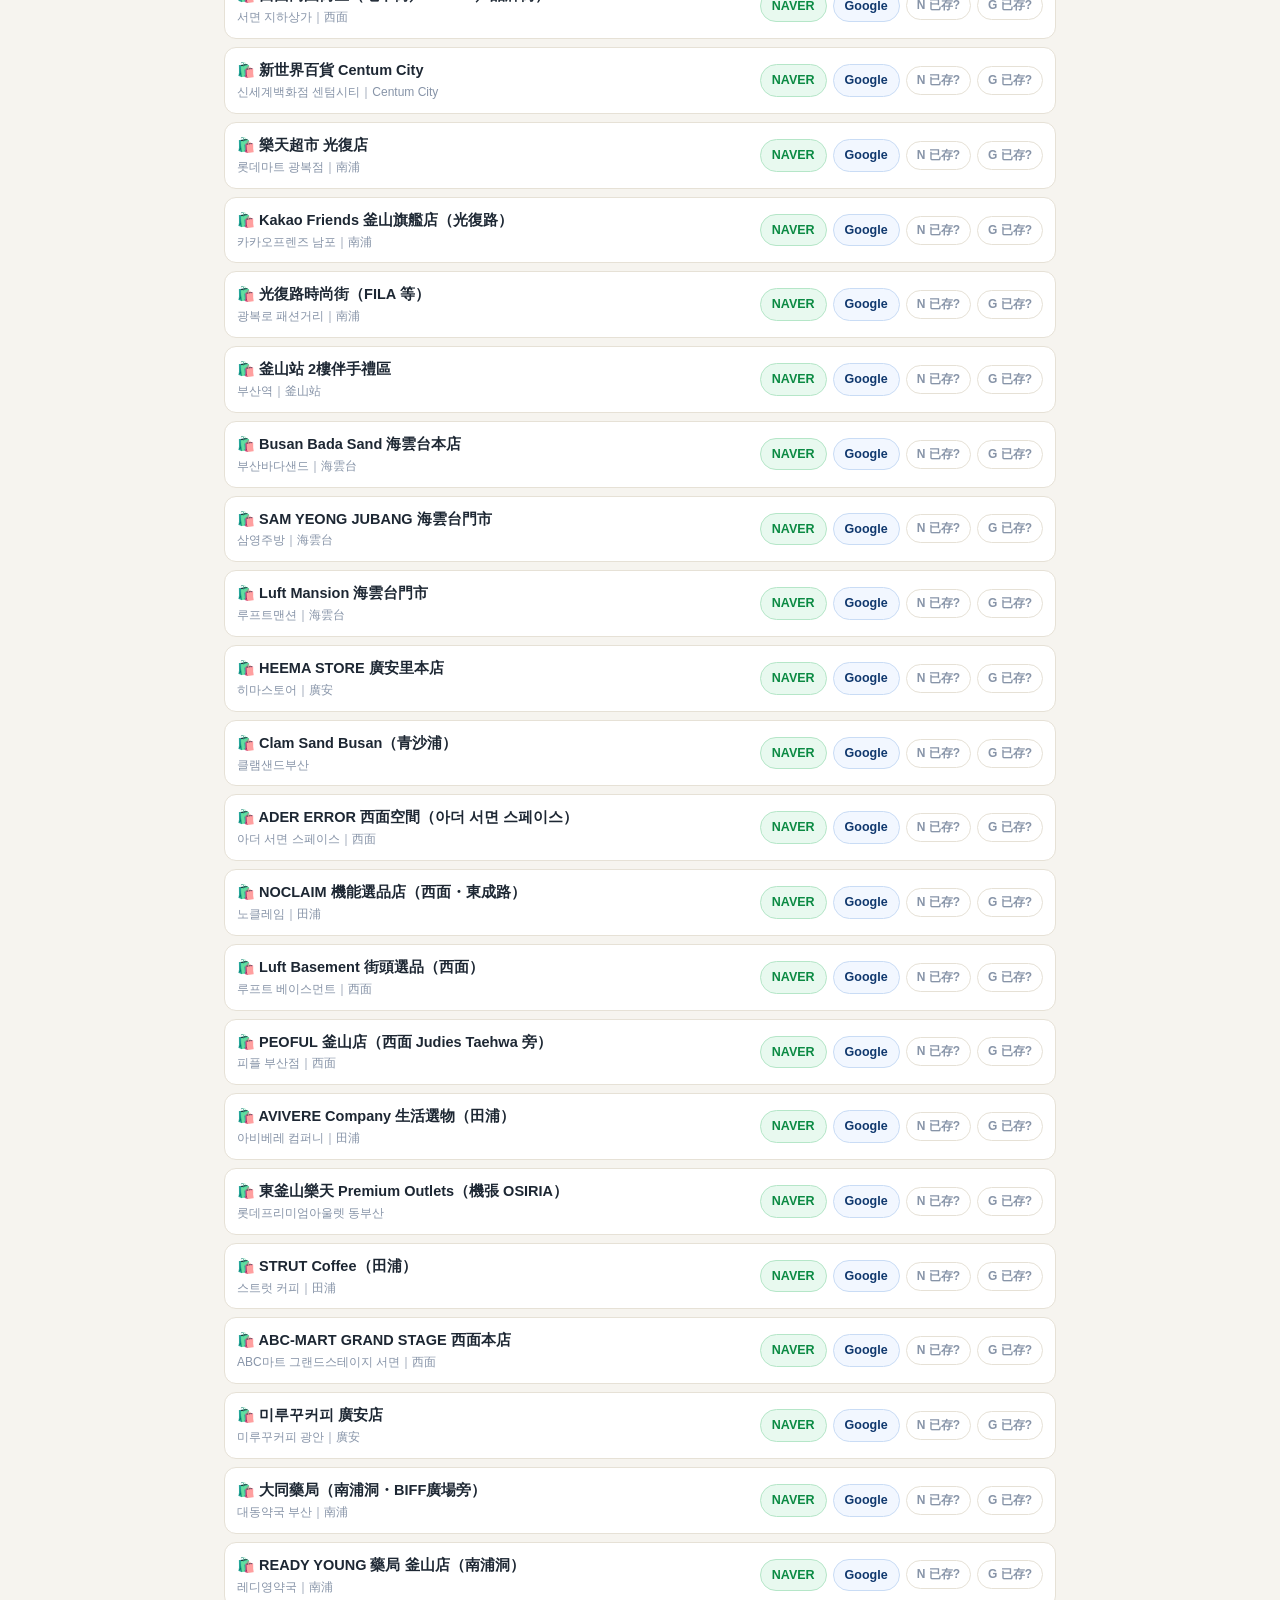
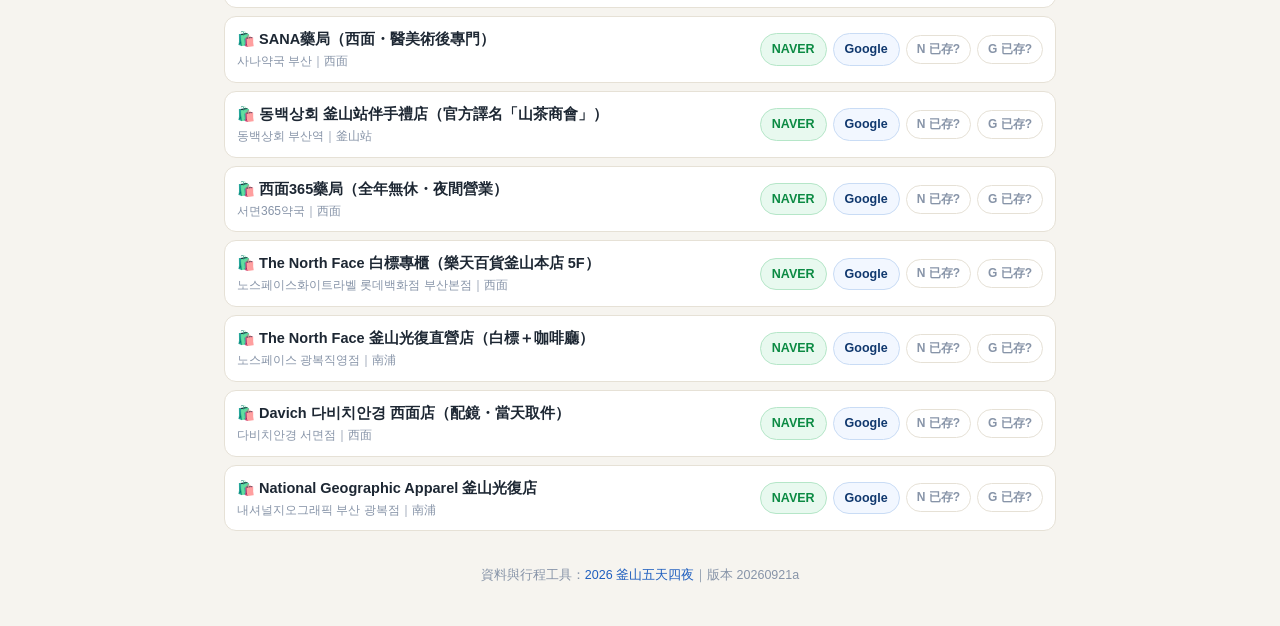
==== commit 0d6a05a5: "出發前 5 天營業時間總複查（125 家）＋行程每一站都能移除 公休複查（NAVER 휴무일 預告逐家重掃，8 筆新增/擴大已入庫）： - 一味冷麵公休延長 9/24-9/29（只剩 Day 5）；豚" ====
--- a/savelist.html
+++ b/savelist.html
@@ -119,7 +119,7 @@
 
 <footer>資料與行程工具：<a href="index.html">2026 釜山五天四夜</a>｜版本 <span id="ver"></span></footer>
 
-<script src="assets/data.js?v=20260918a"></script>
+<script src="assets/data.js?v=20260921a"></script>
 <script>
 (function () {
   'use strict';
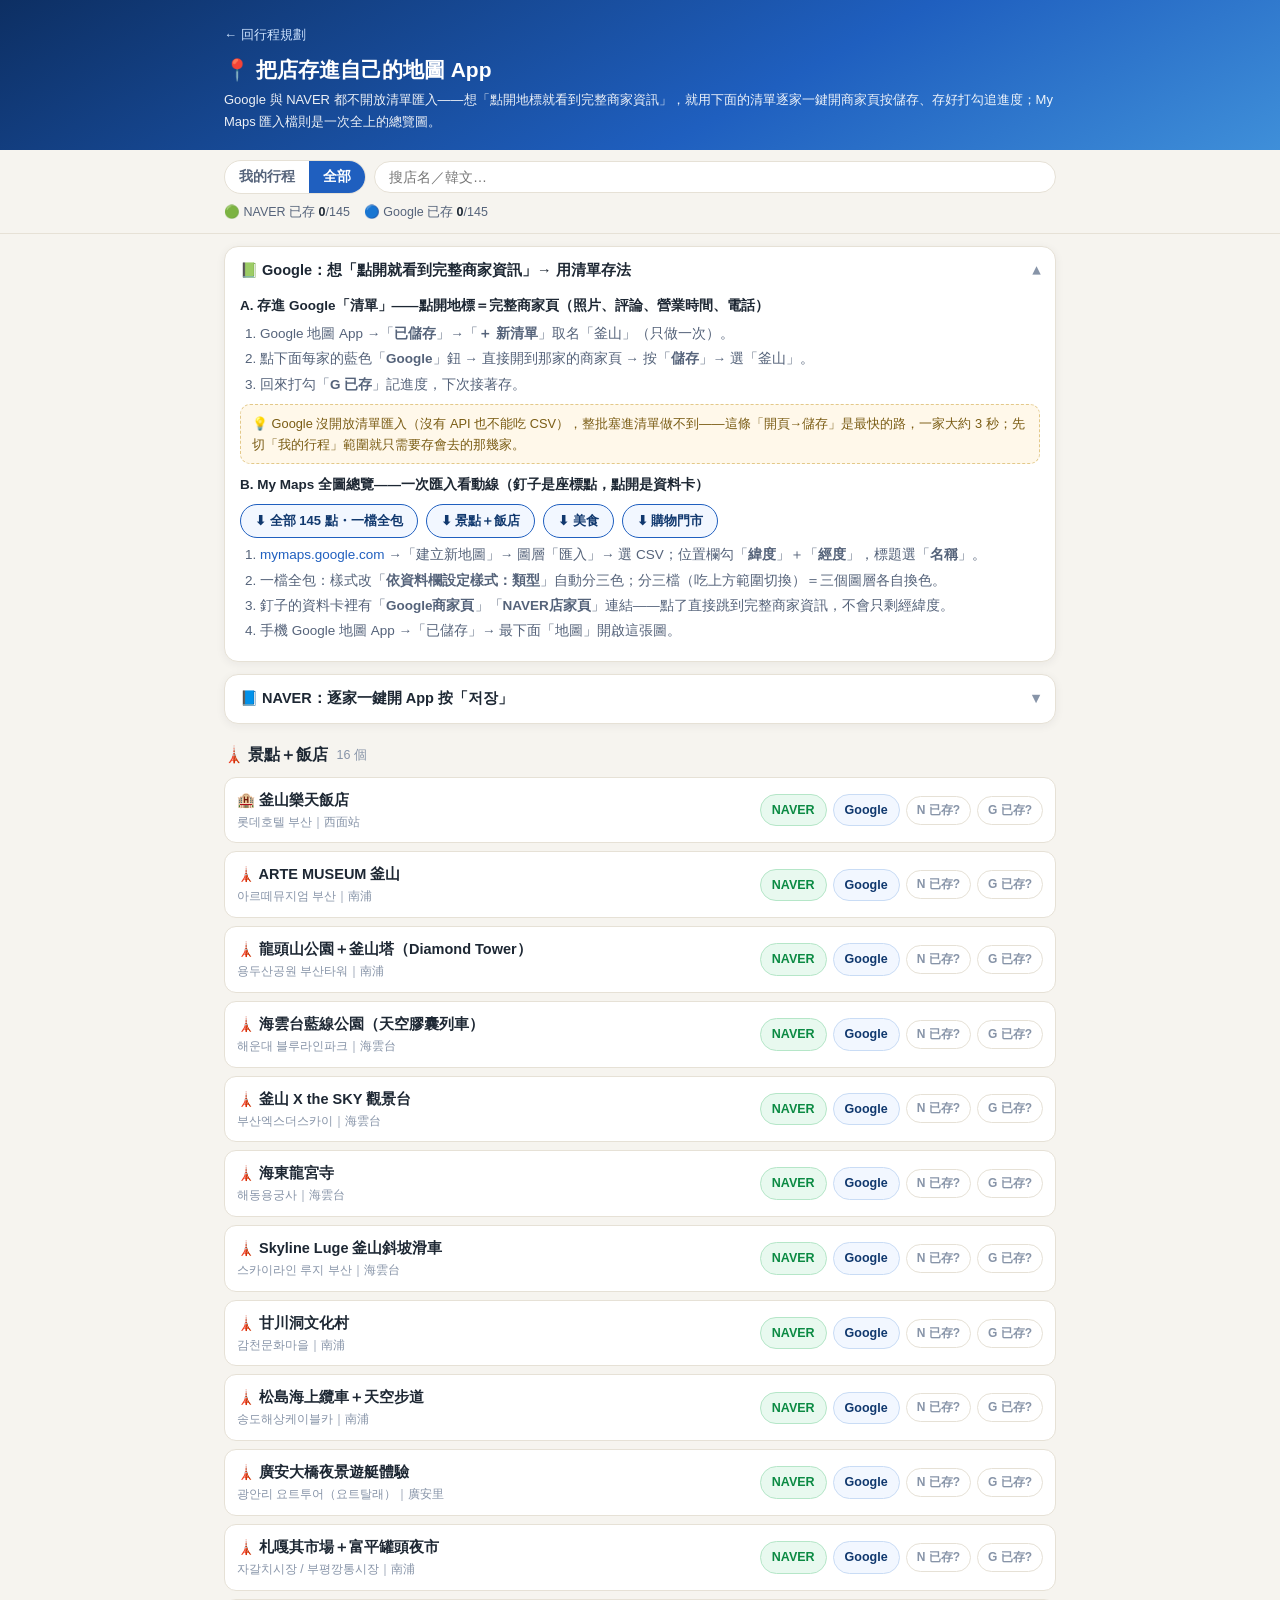
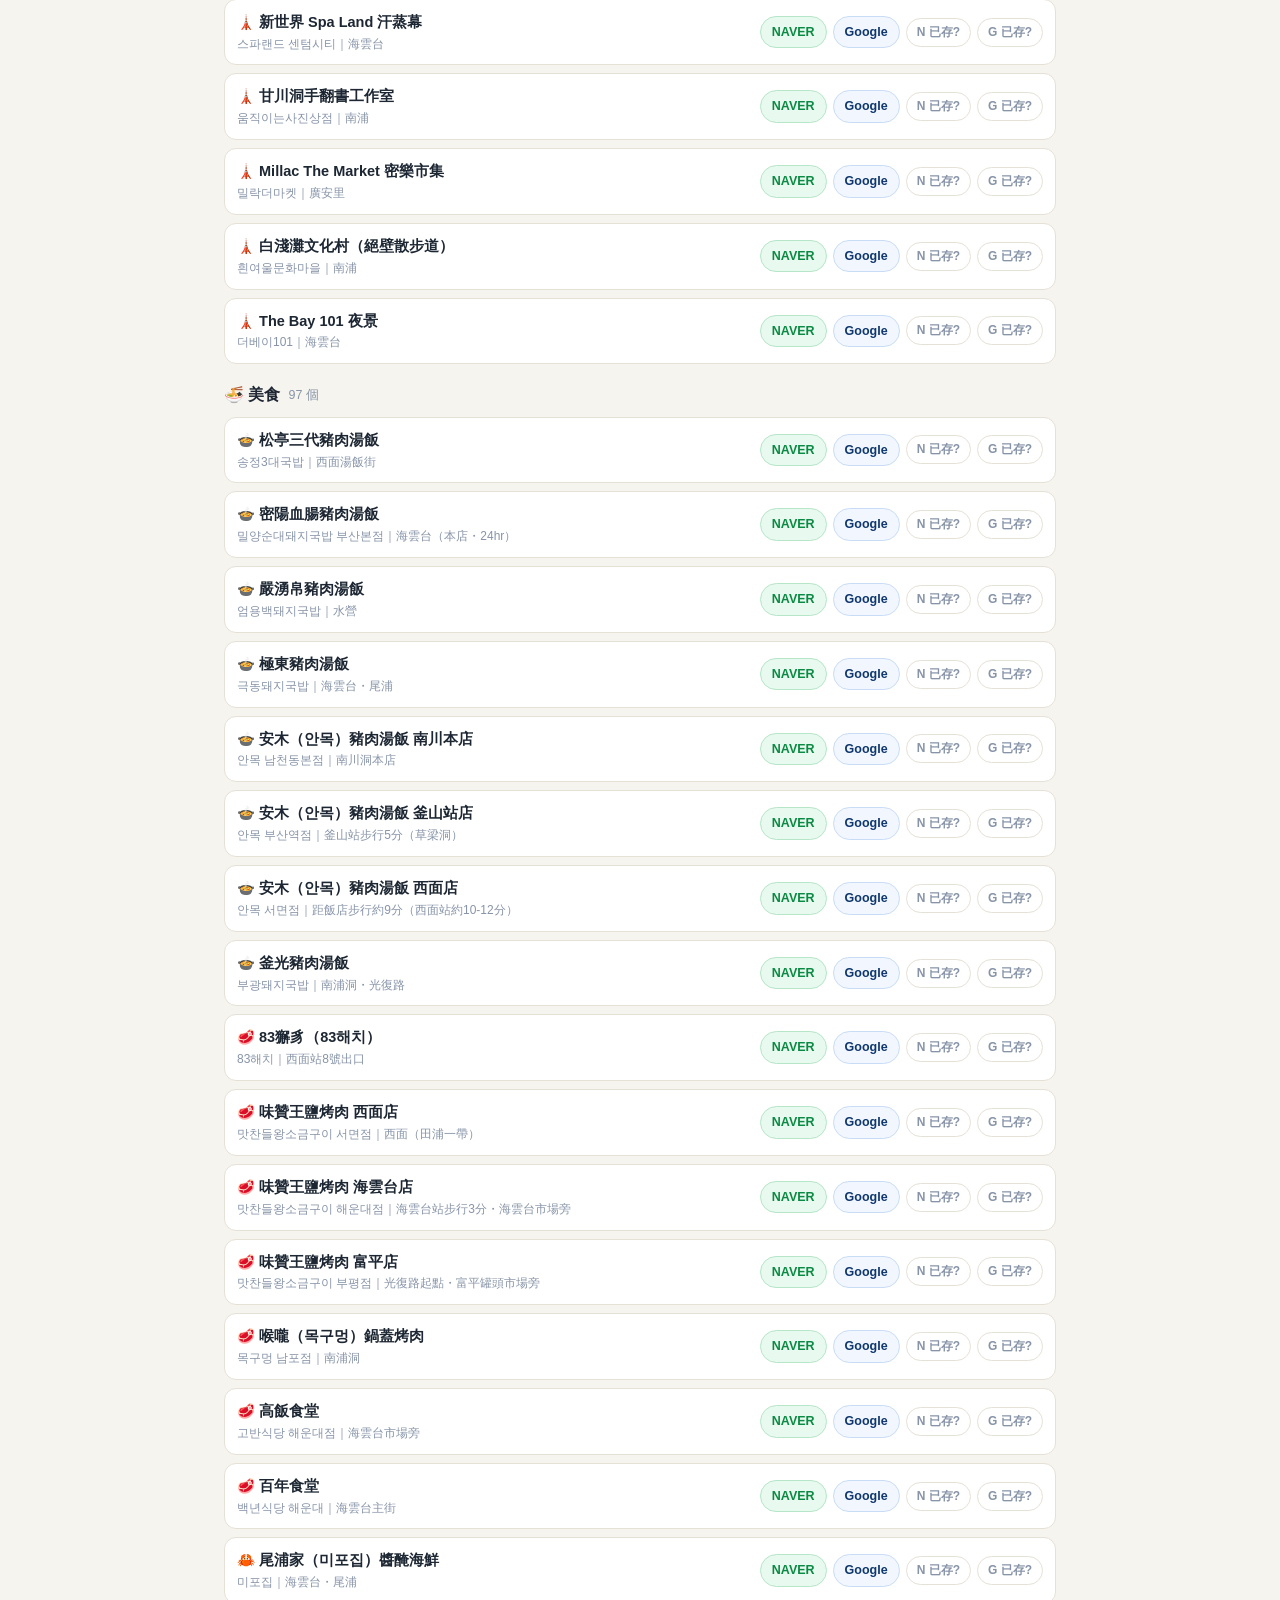
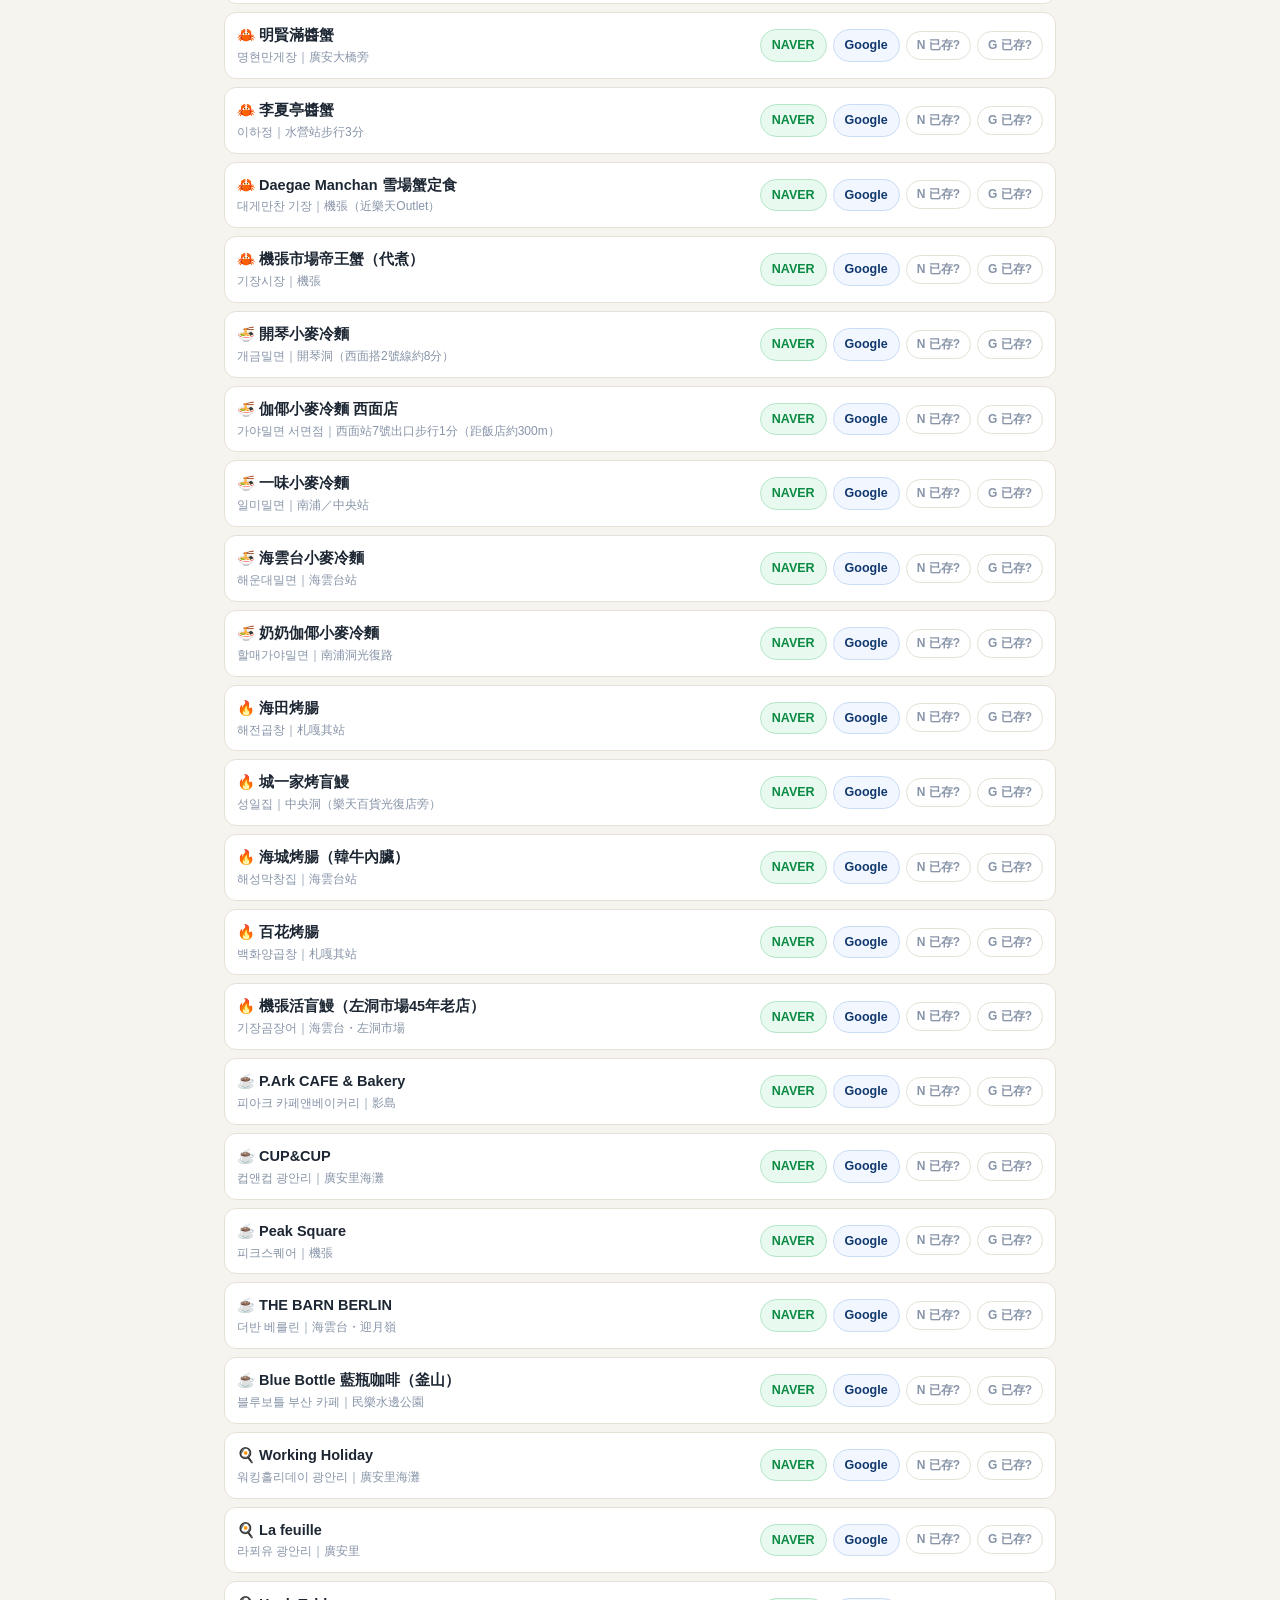
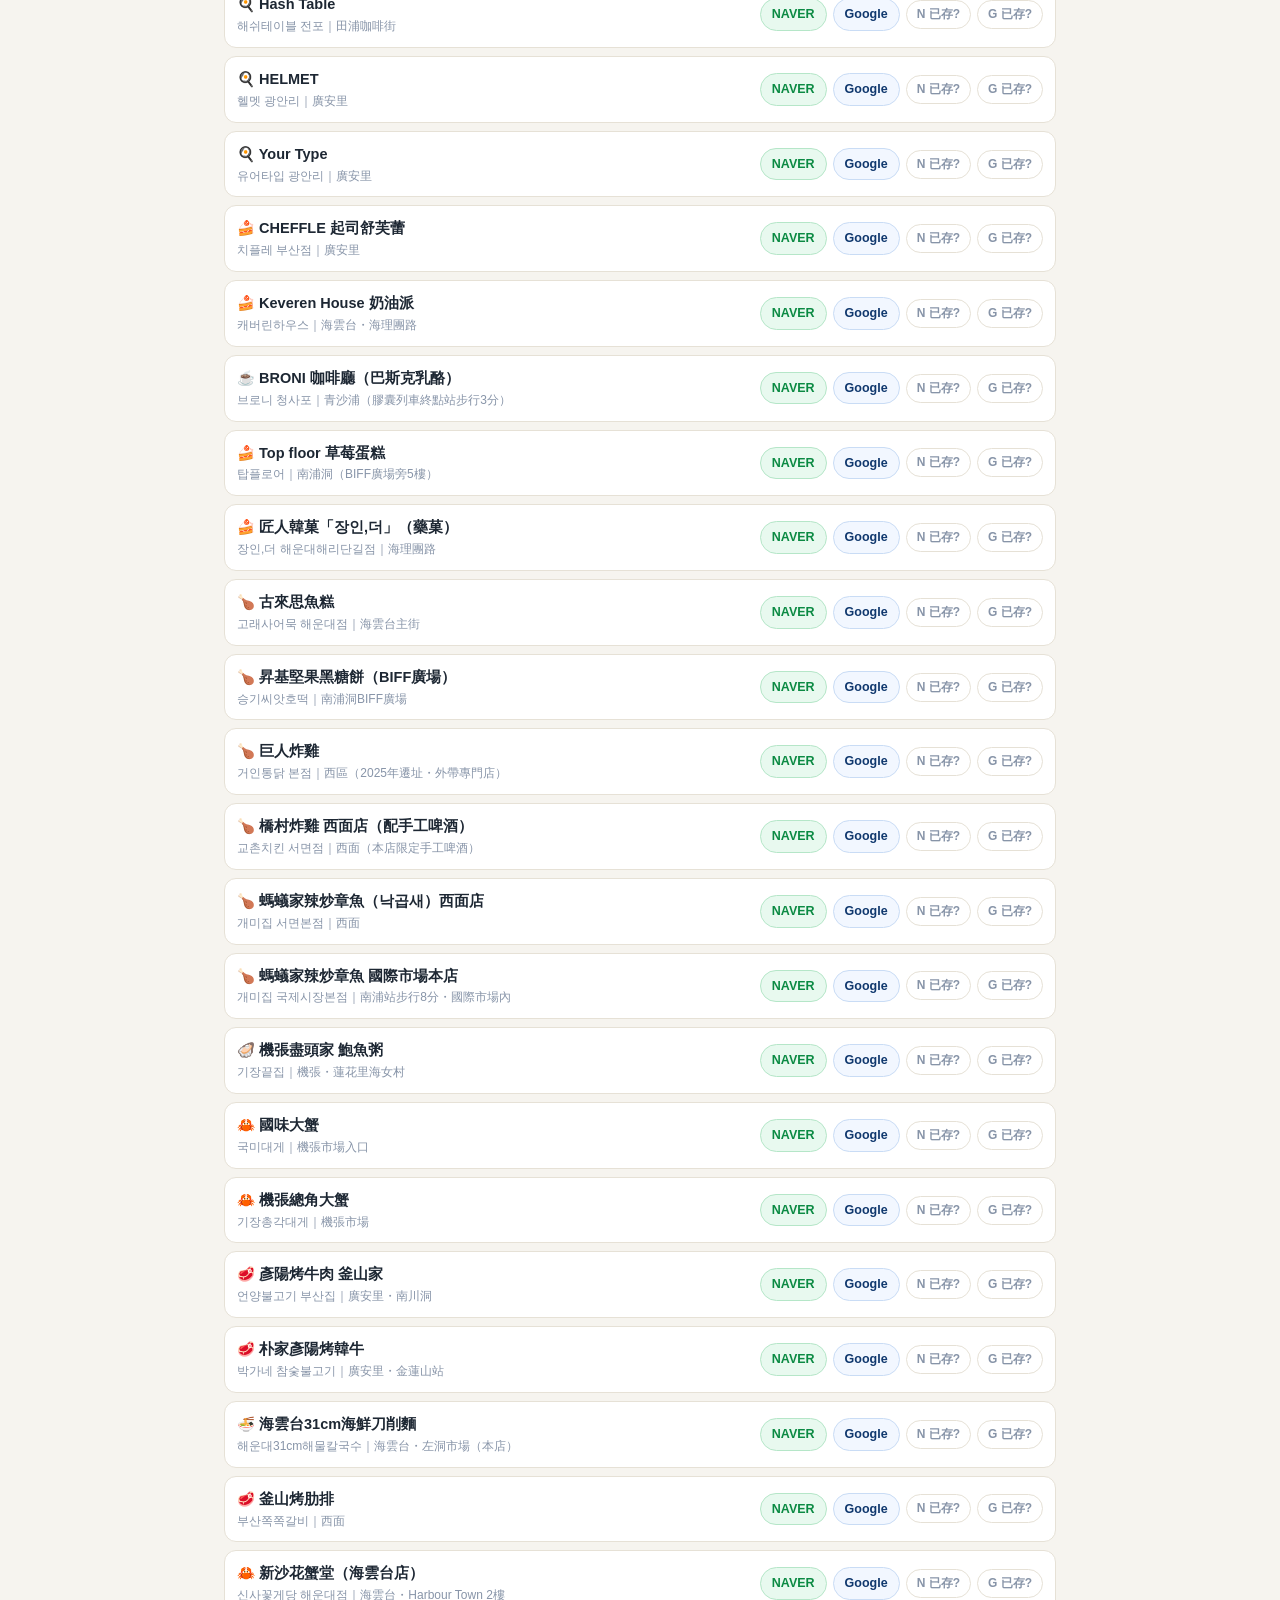
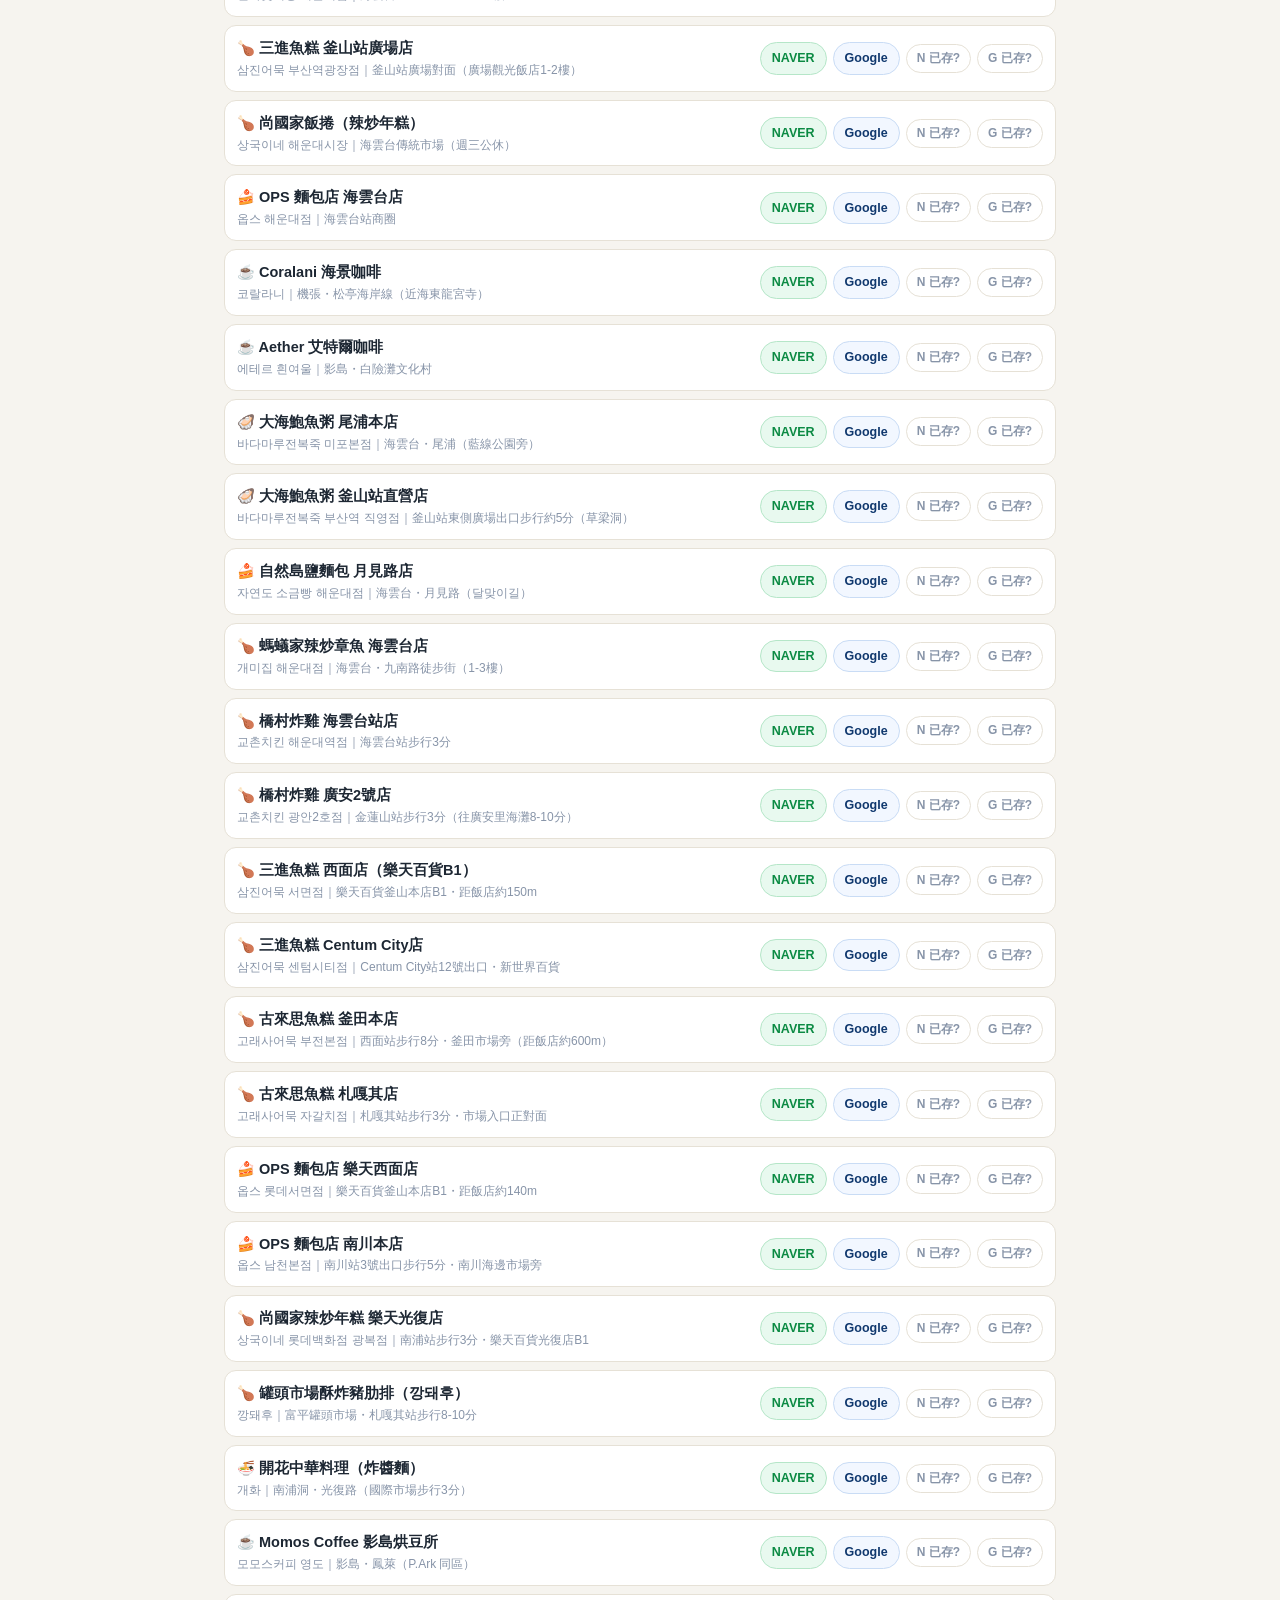
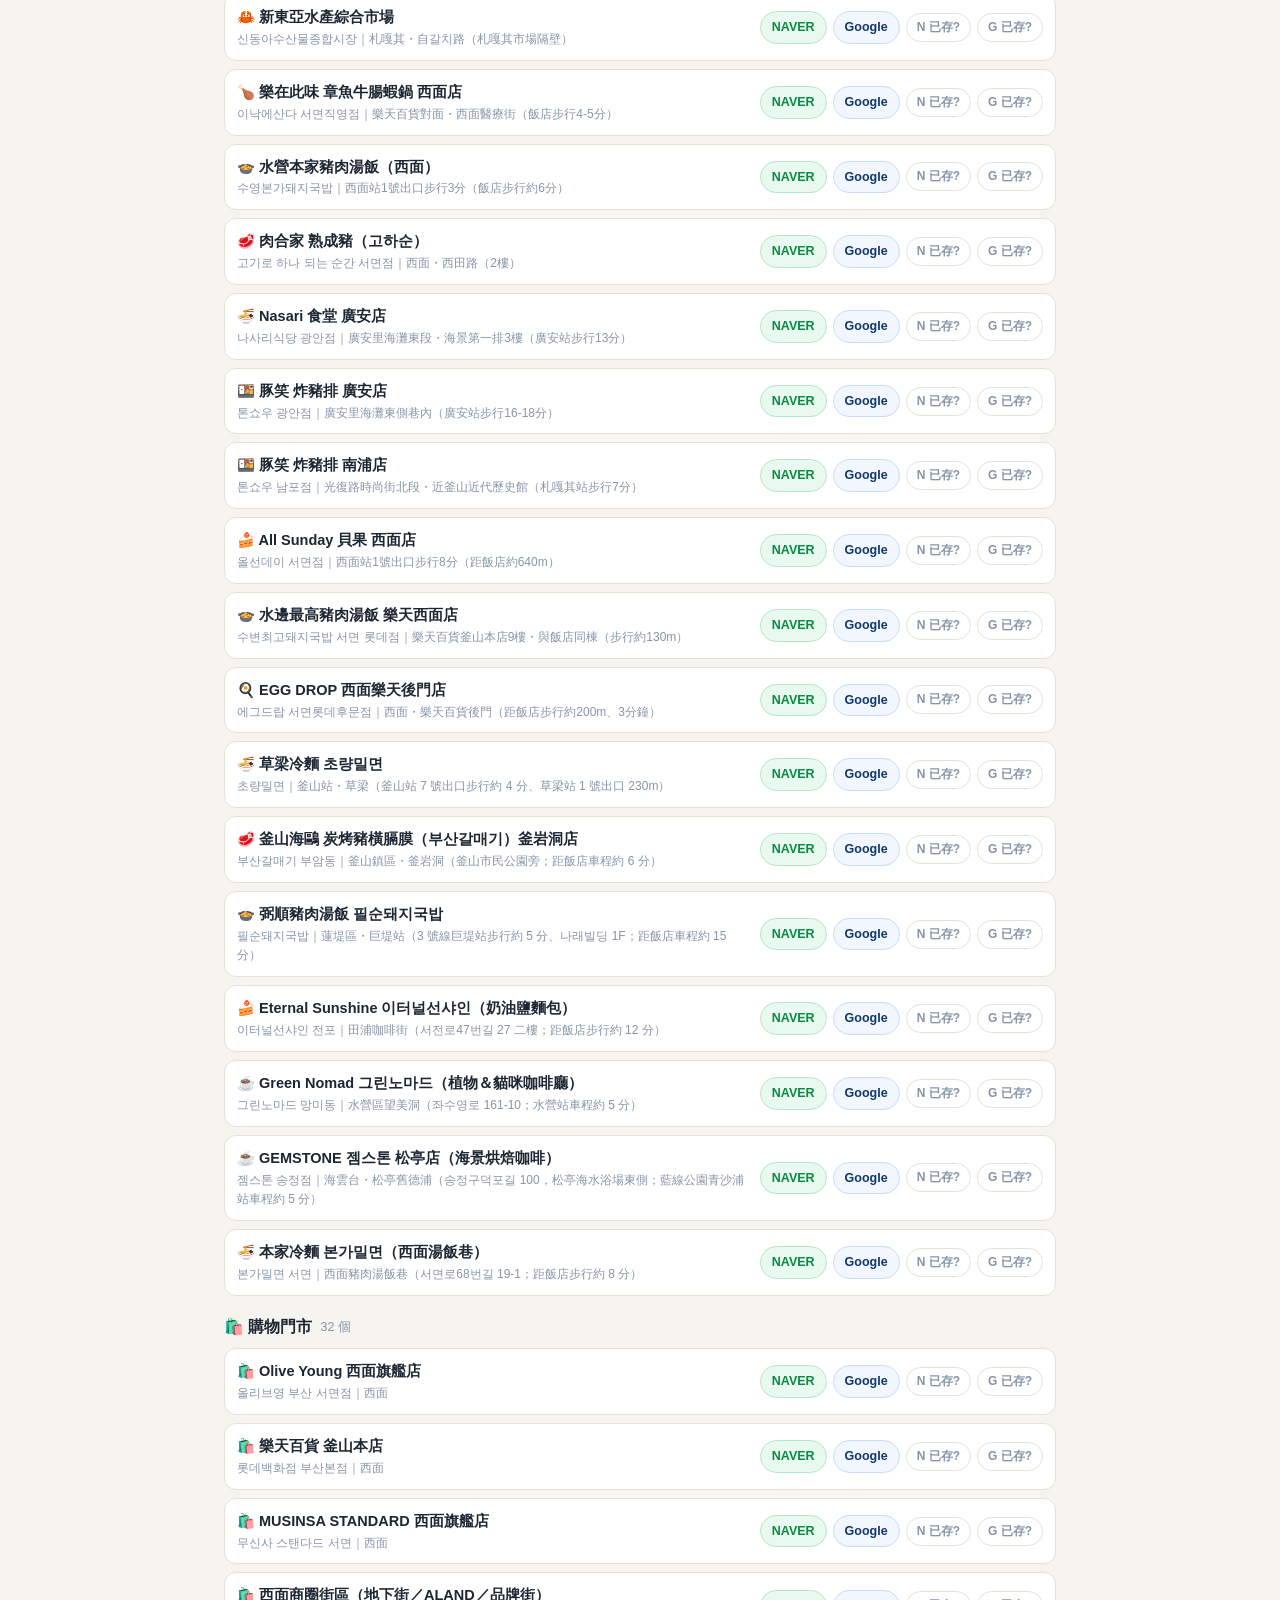
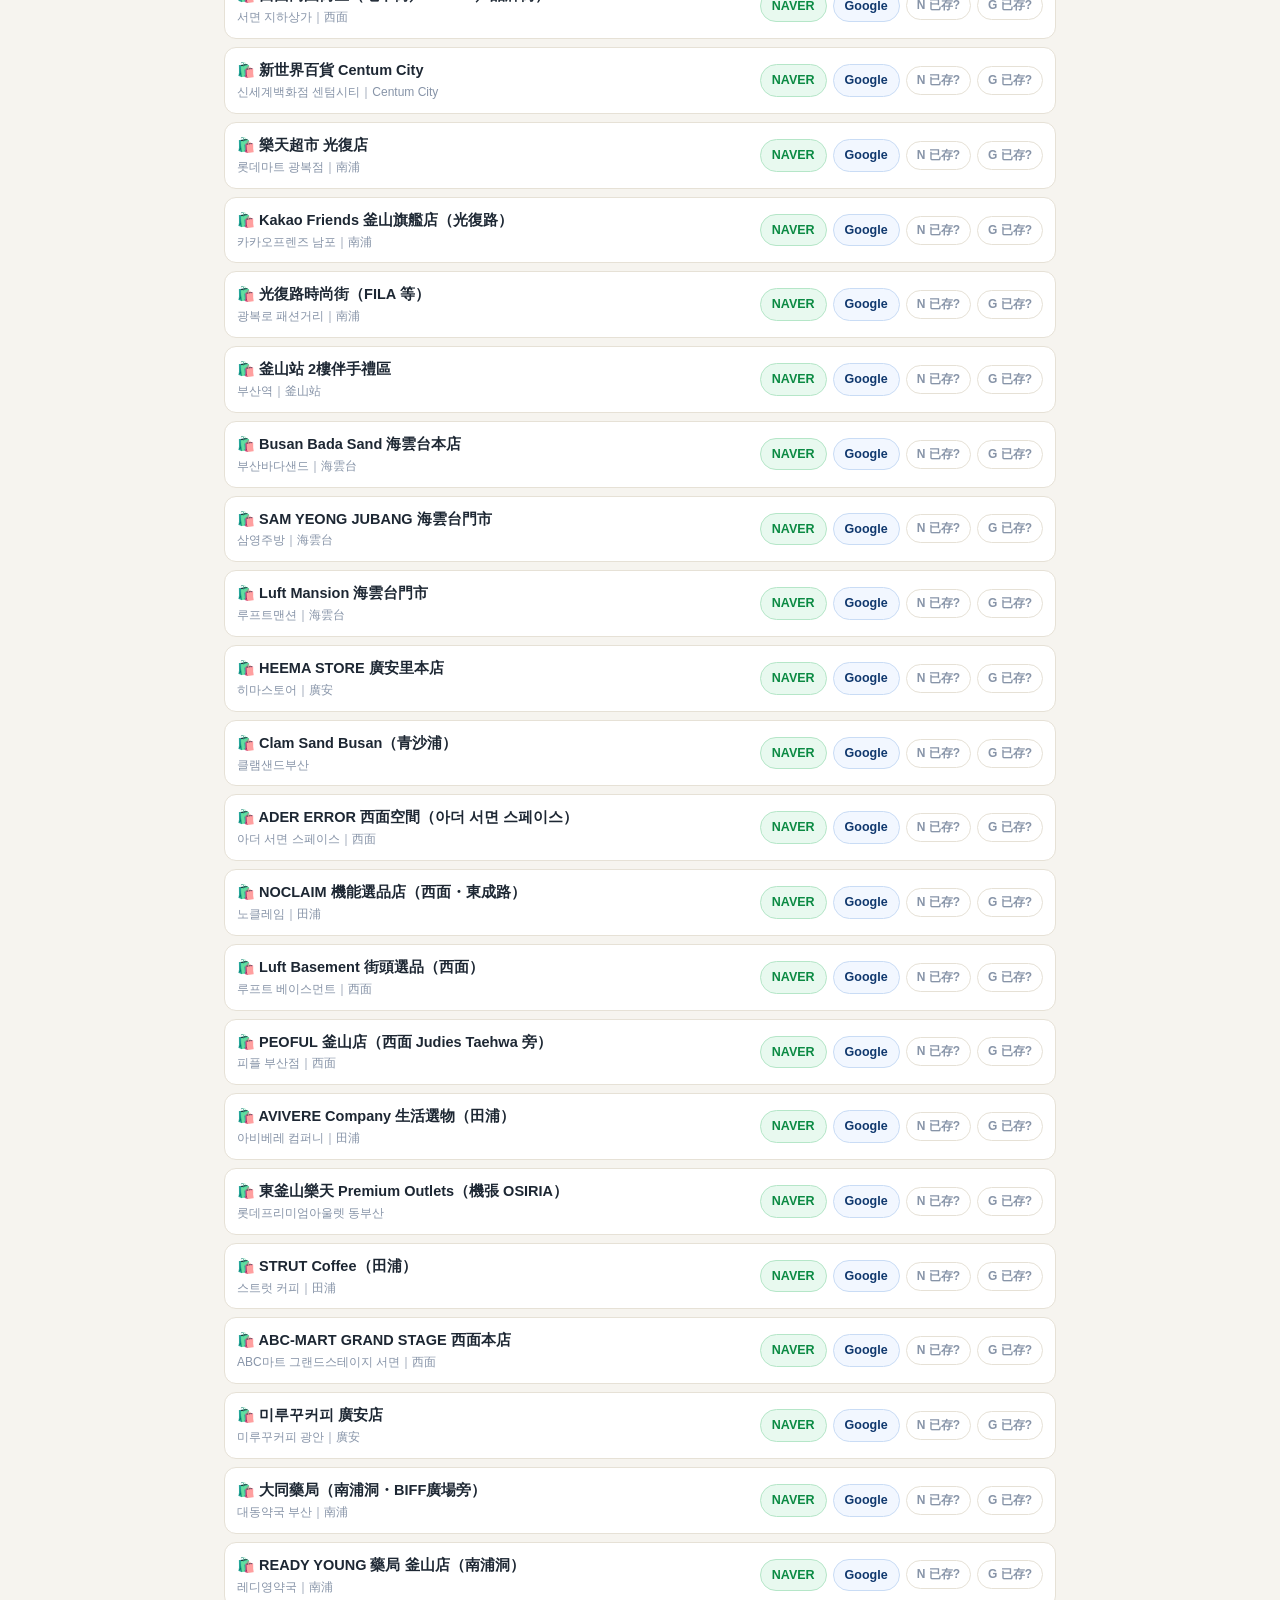
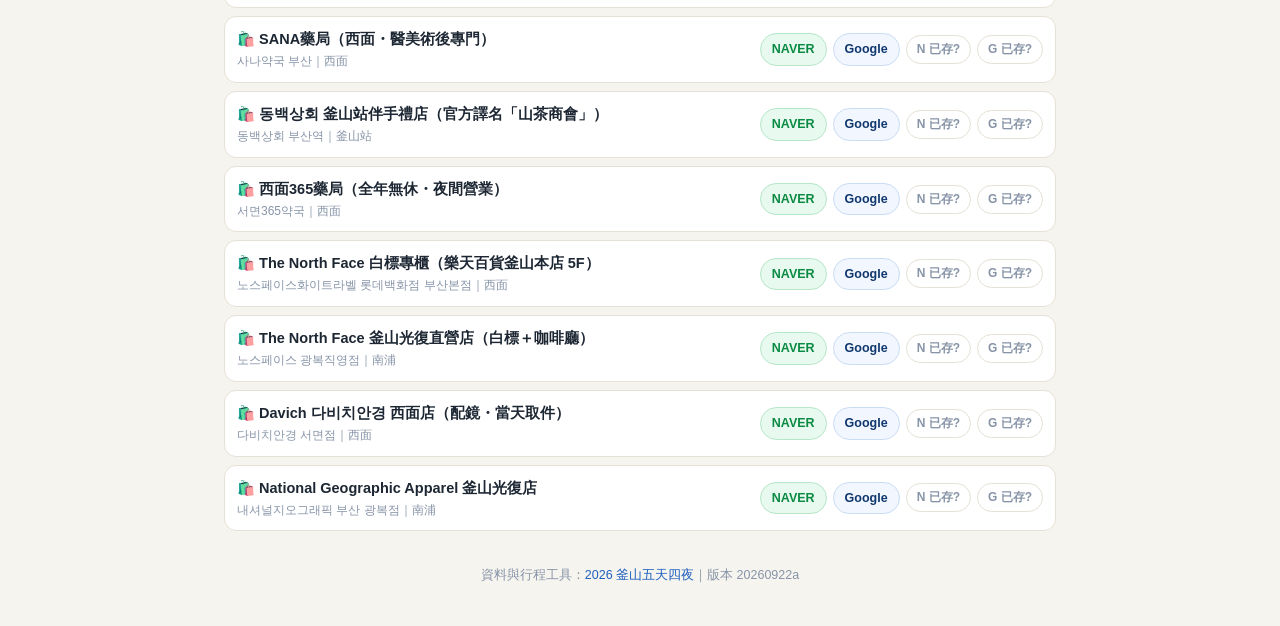
==== commit 5090d7a3: "2026 美妝藥妝口碑清單併入（12 新品）＋成分錯誤修正＋올영데이情報 網友報告逐項再查證後收錄（MFDS／OY 官方頁／Glowpick 實查）： - OY 9 品：Anua PDRN（화해1위）" ====
--- a/savelist.html
+++ b/savelist.html
@@ -119,7 +119,7 @@
 
 <footer>資料與行程工具：<a href="index.html">2026 釜山五天四夜</a>｜版本 <span id="ver"></span></footer>
 
-<script src="assets/data.js?v=20260921a"></script>
+<script src="assets/data.js?v=20260922a"></script>
 <script>
 (function () {
   'use strict';
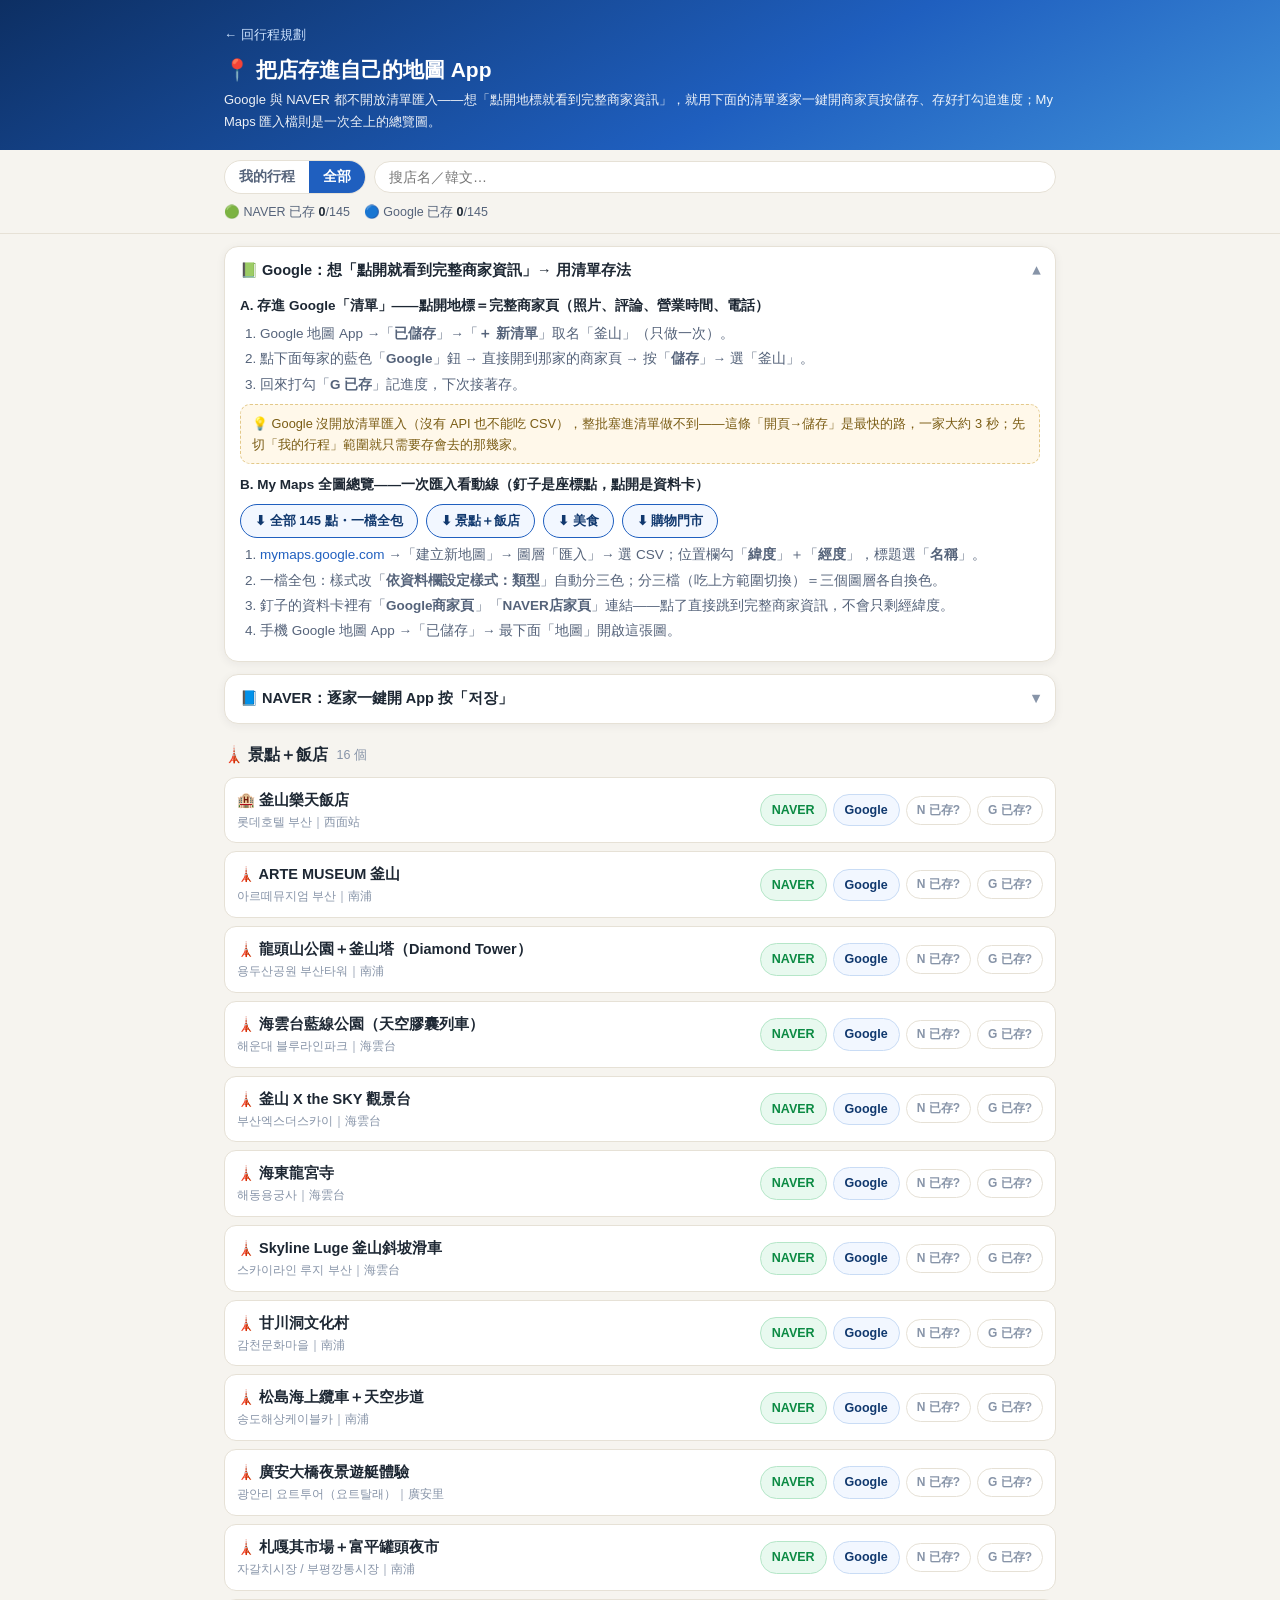
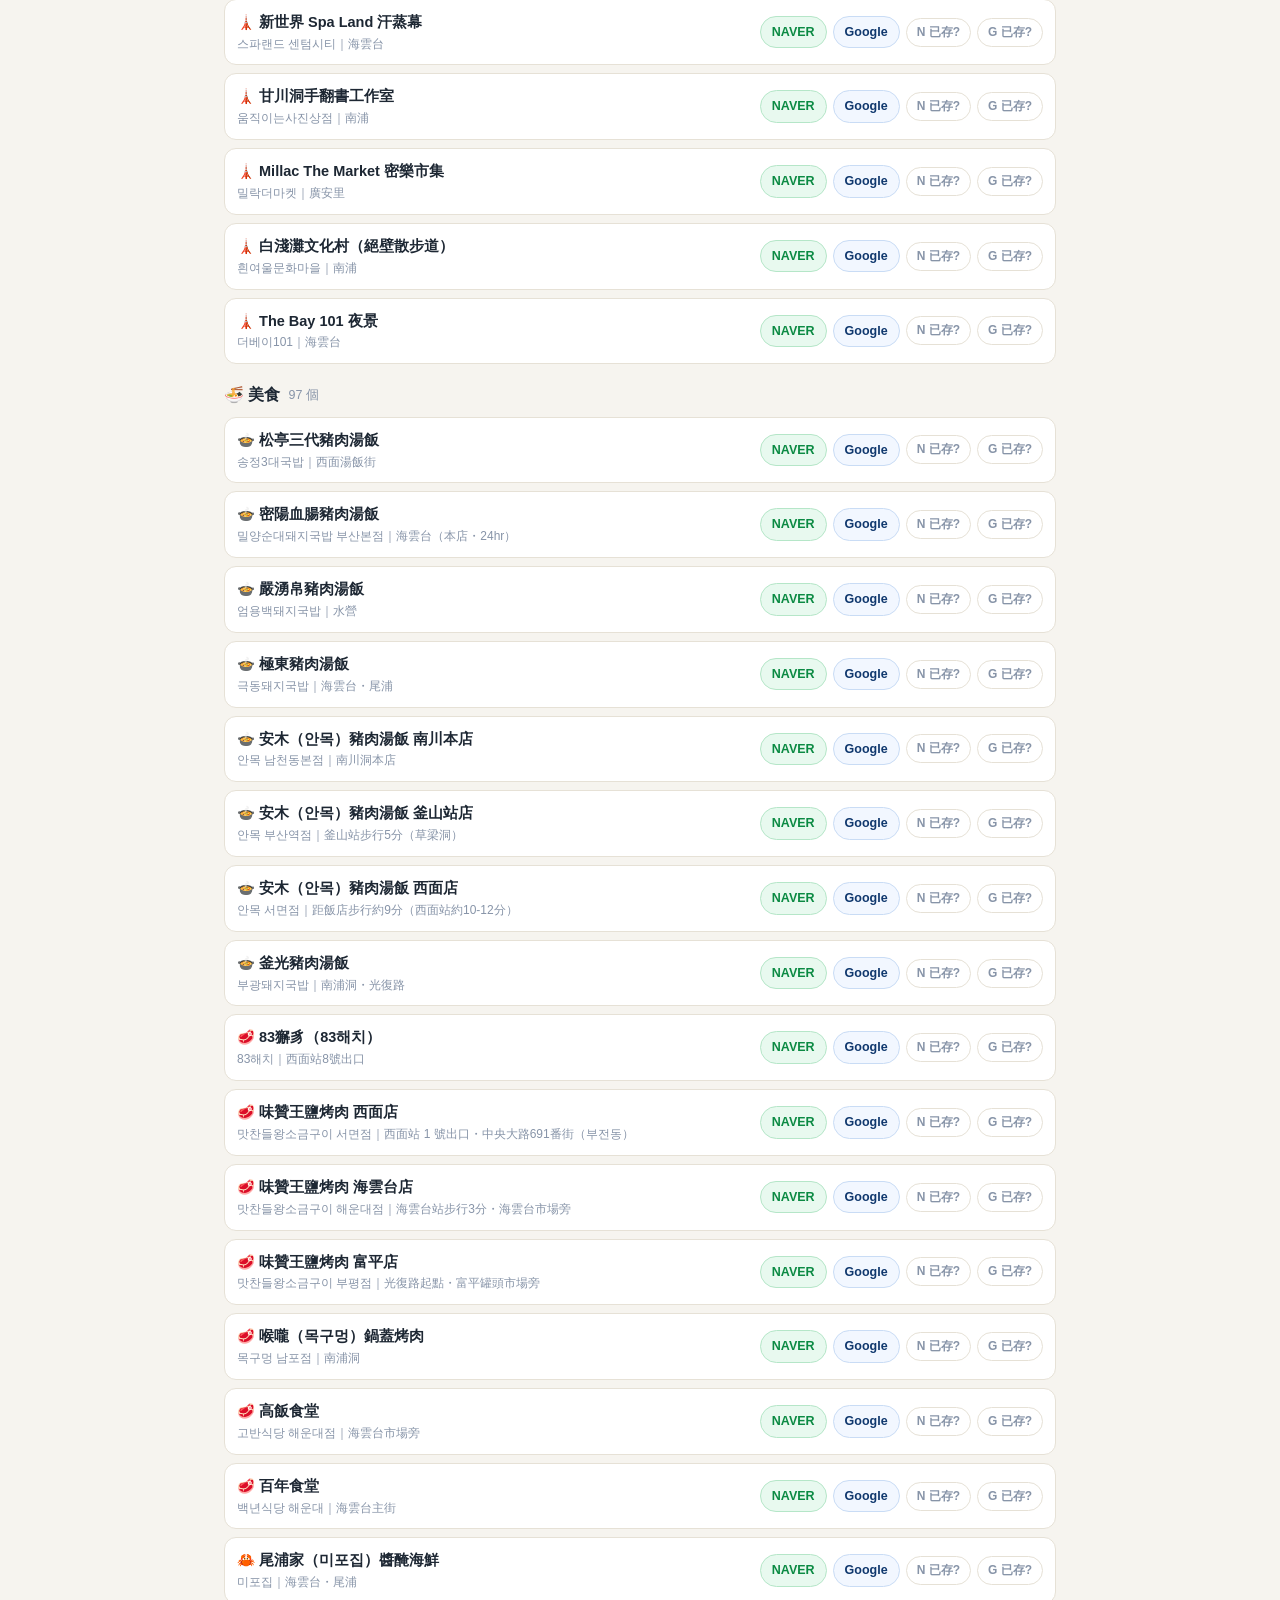
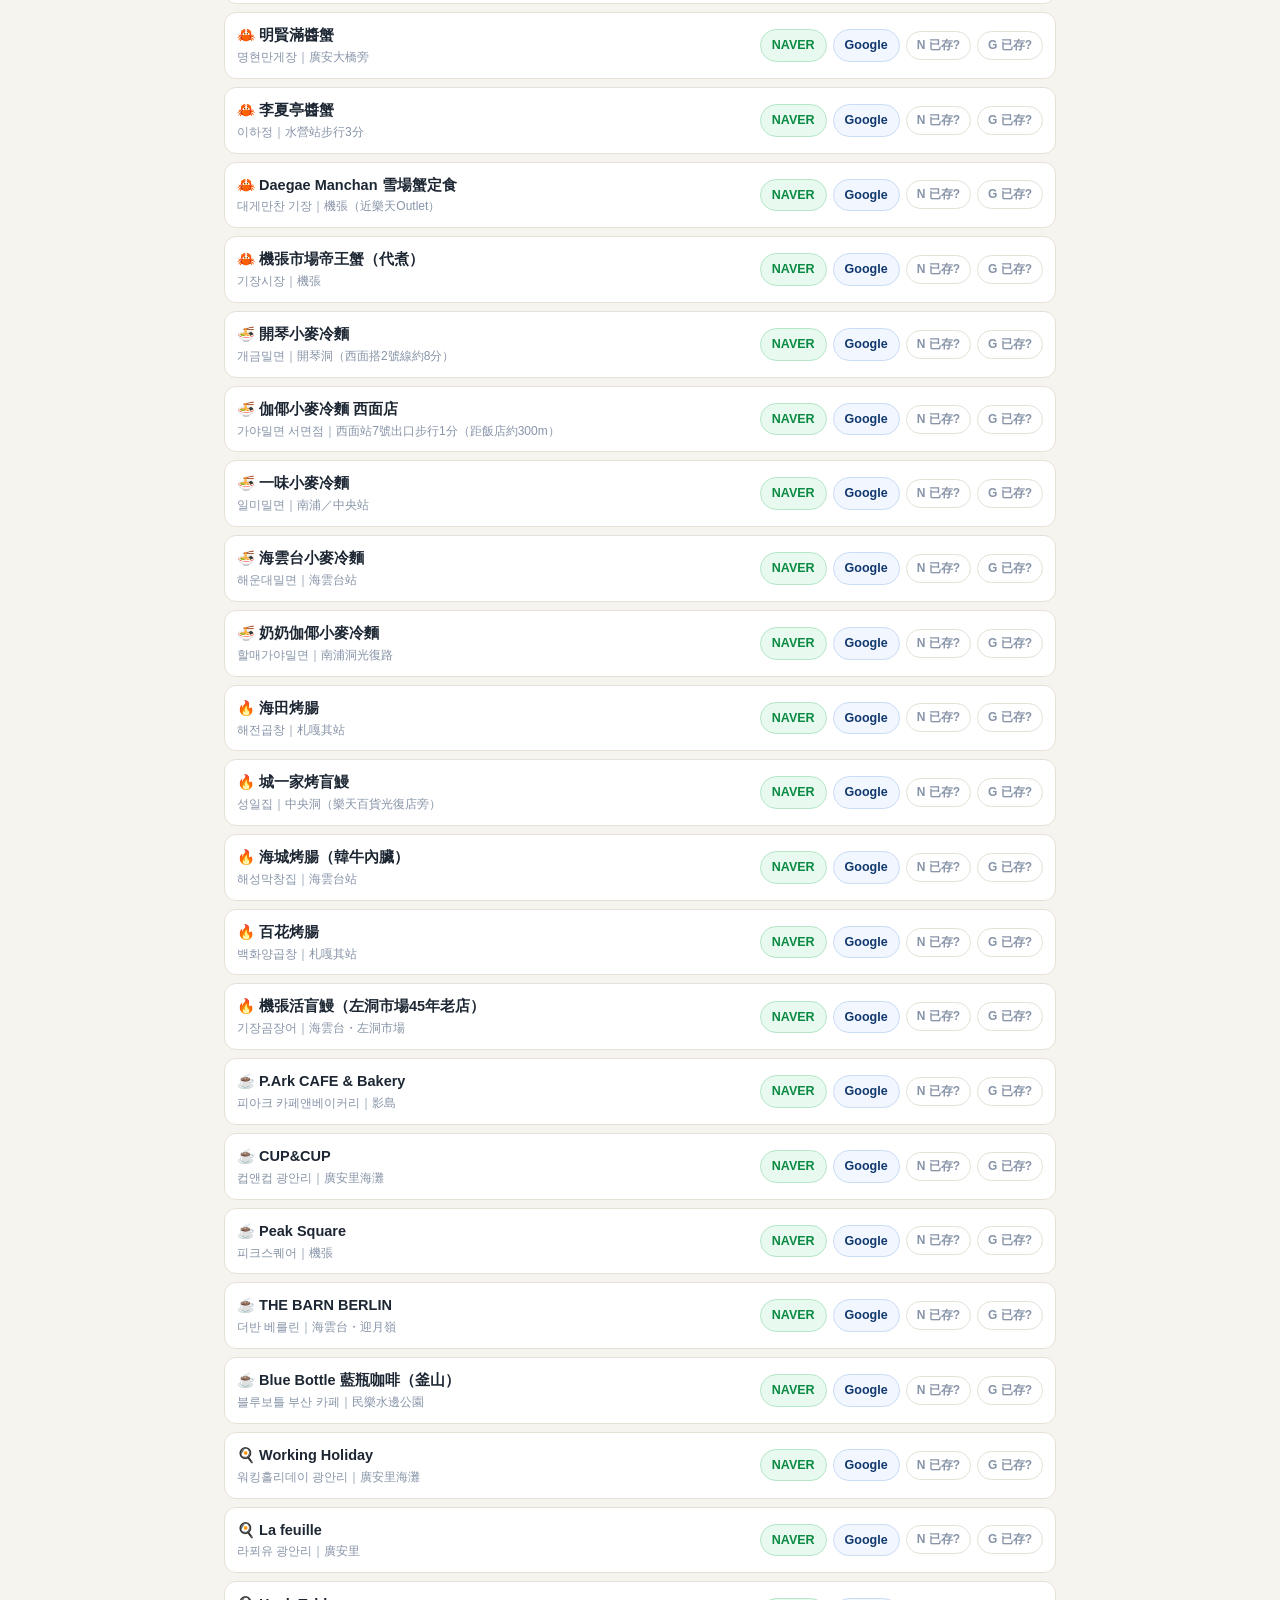
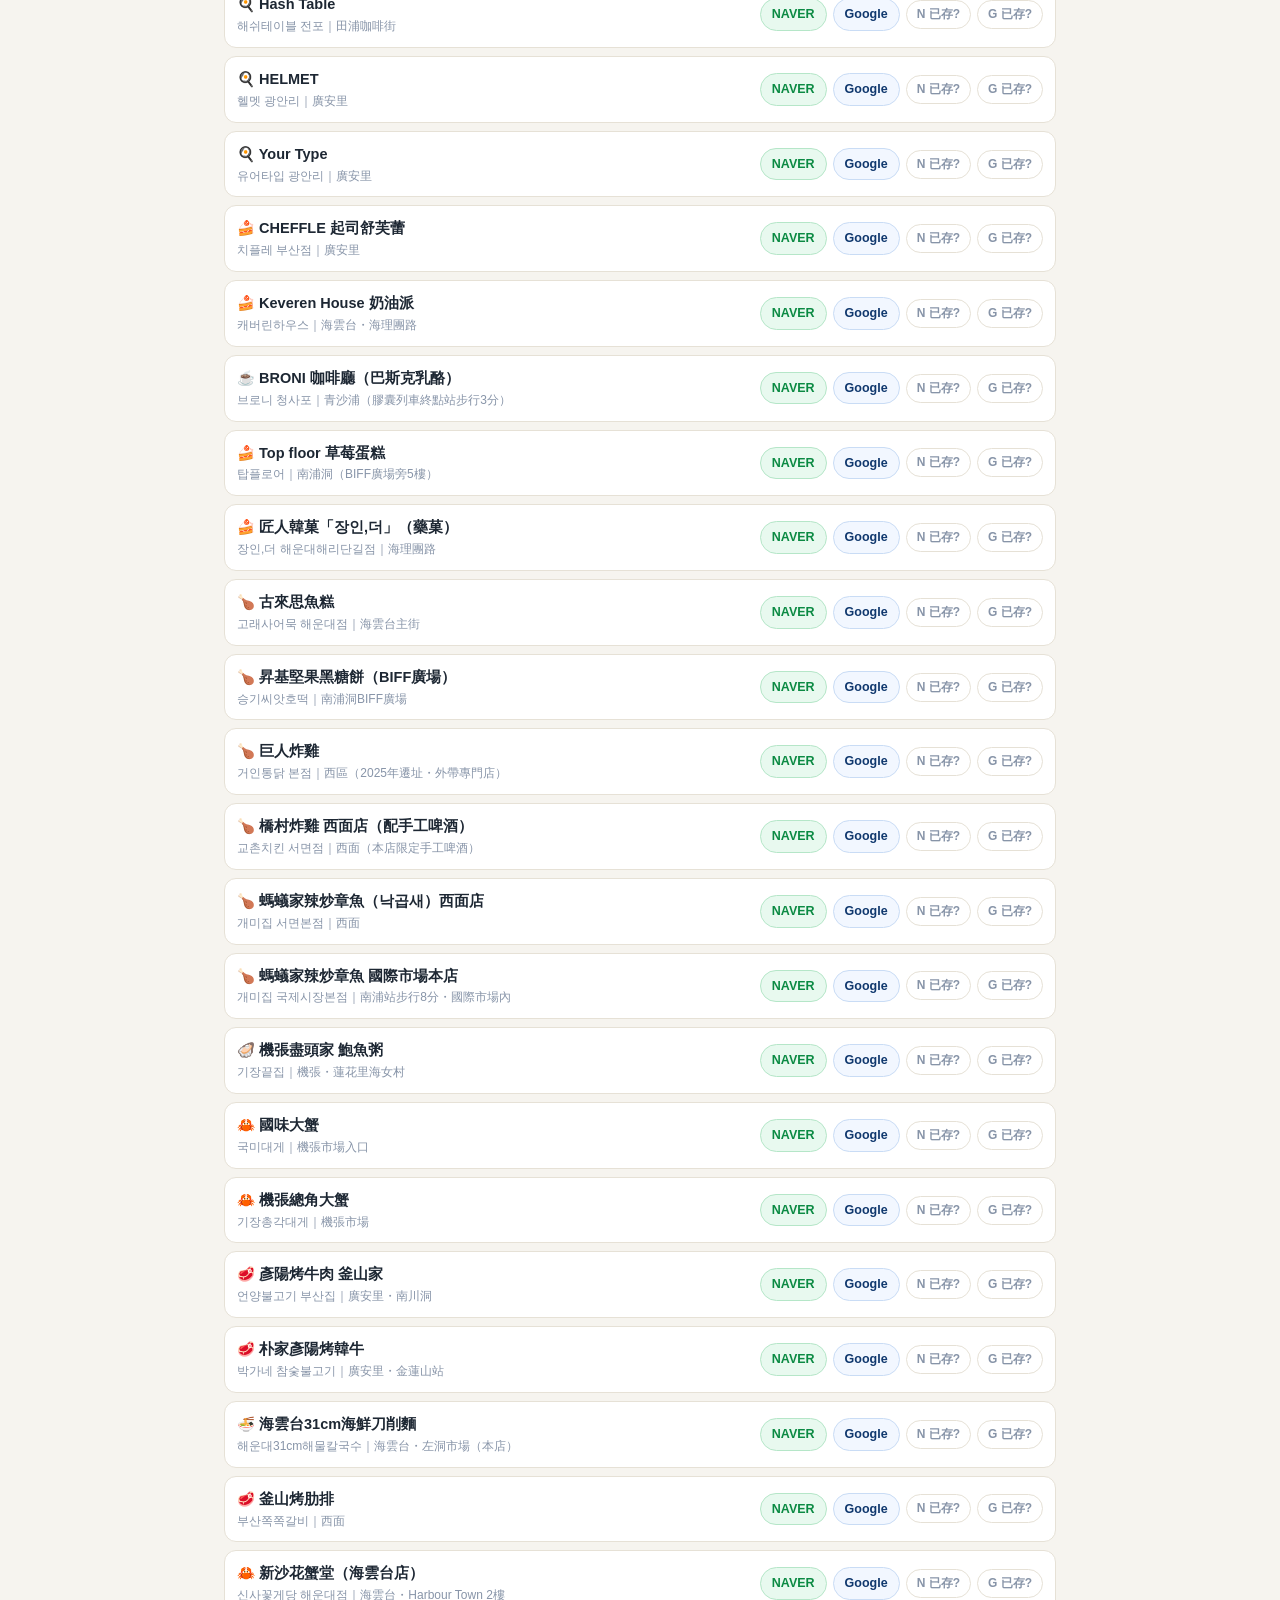
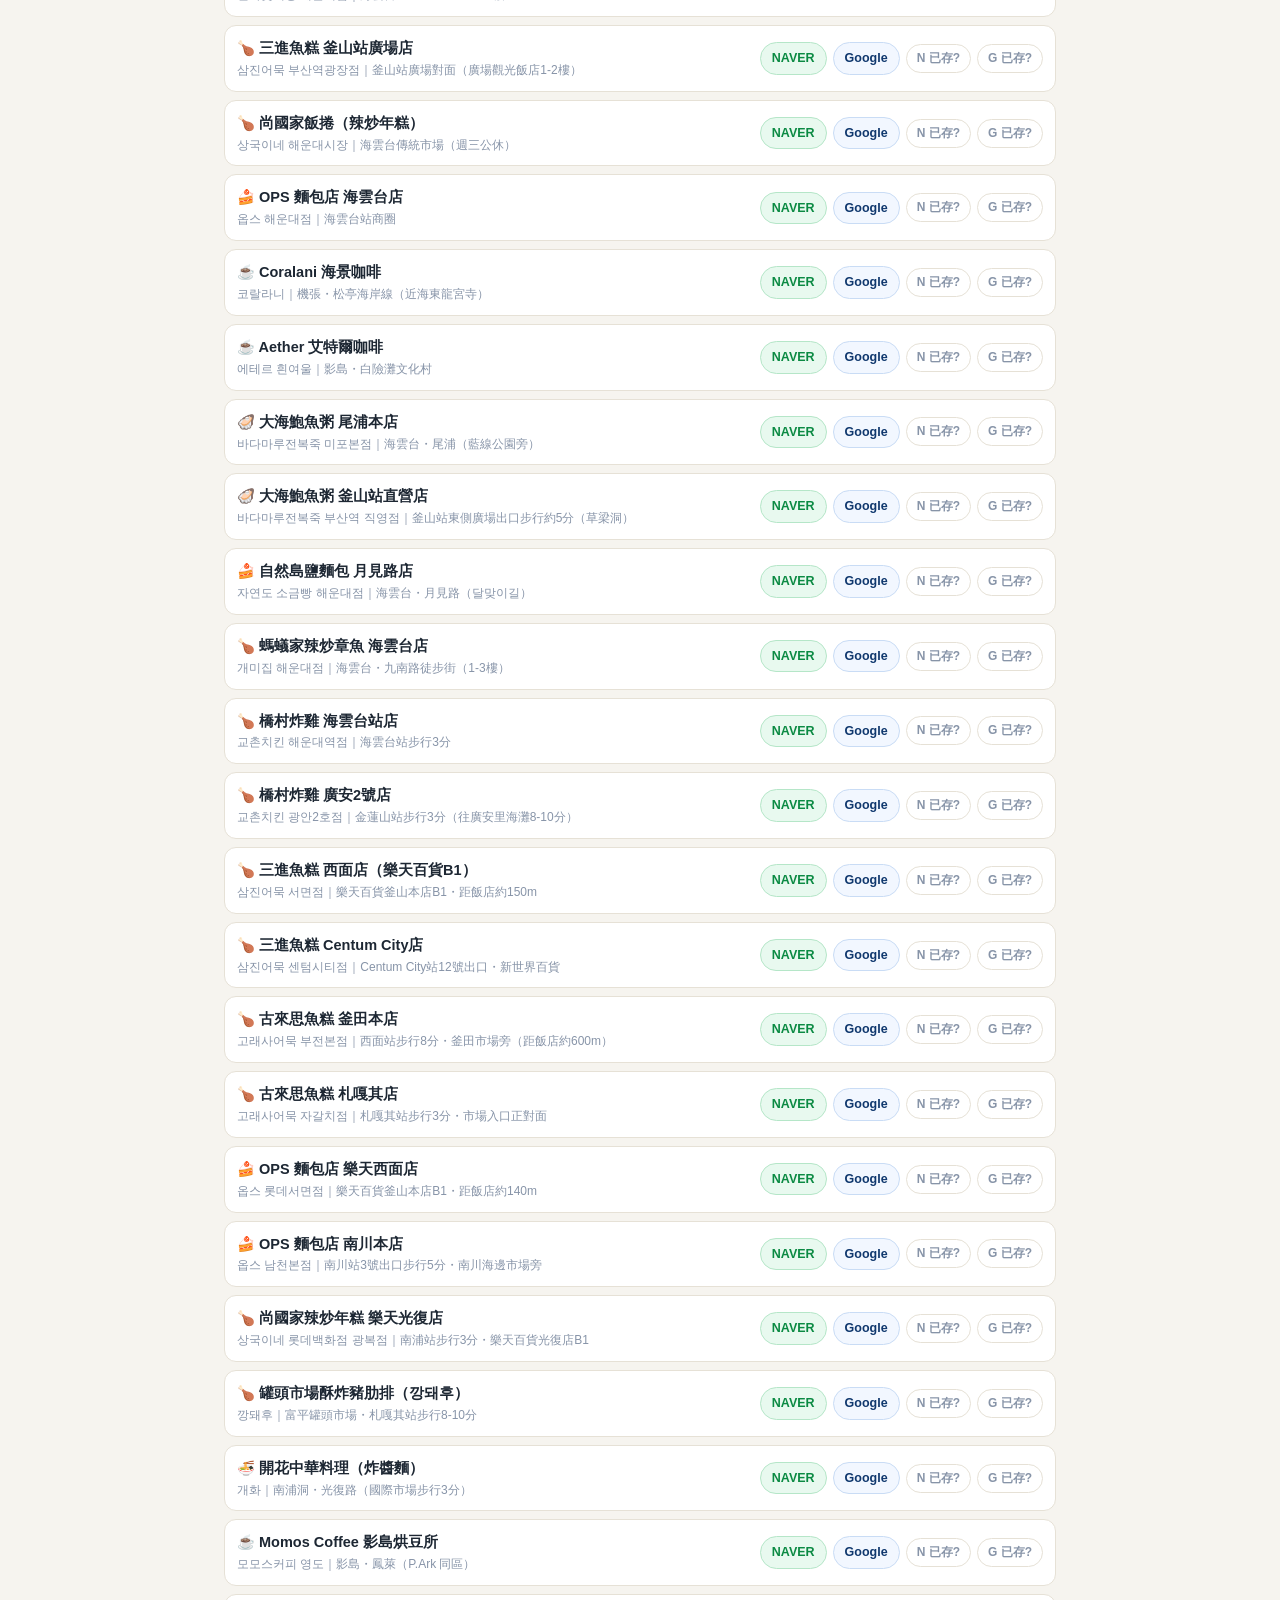
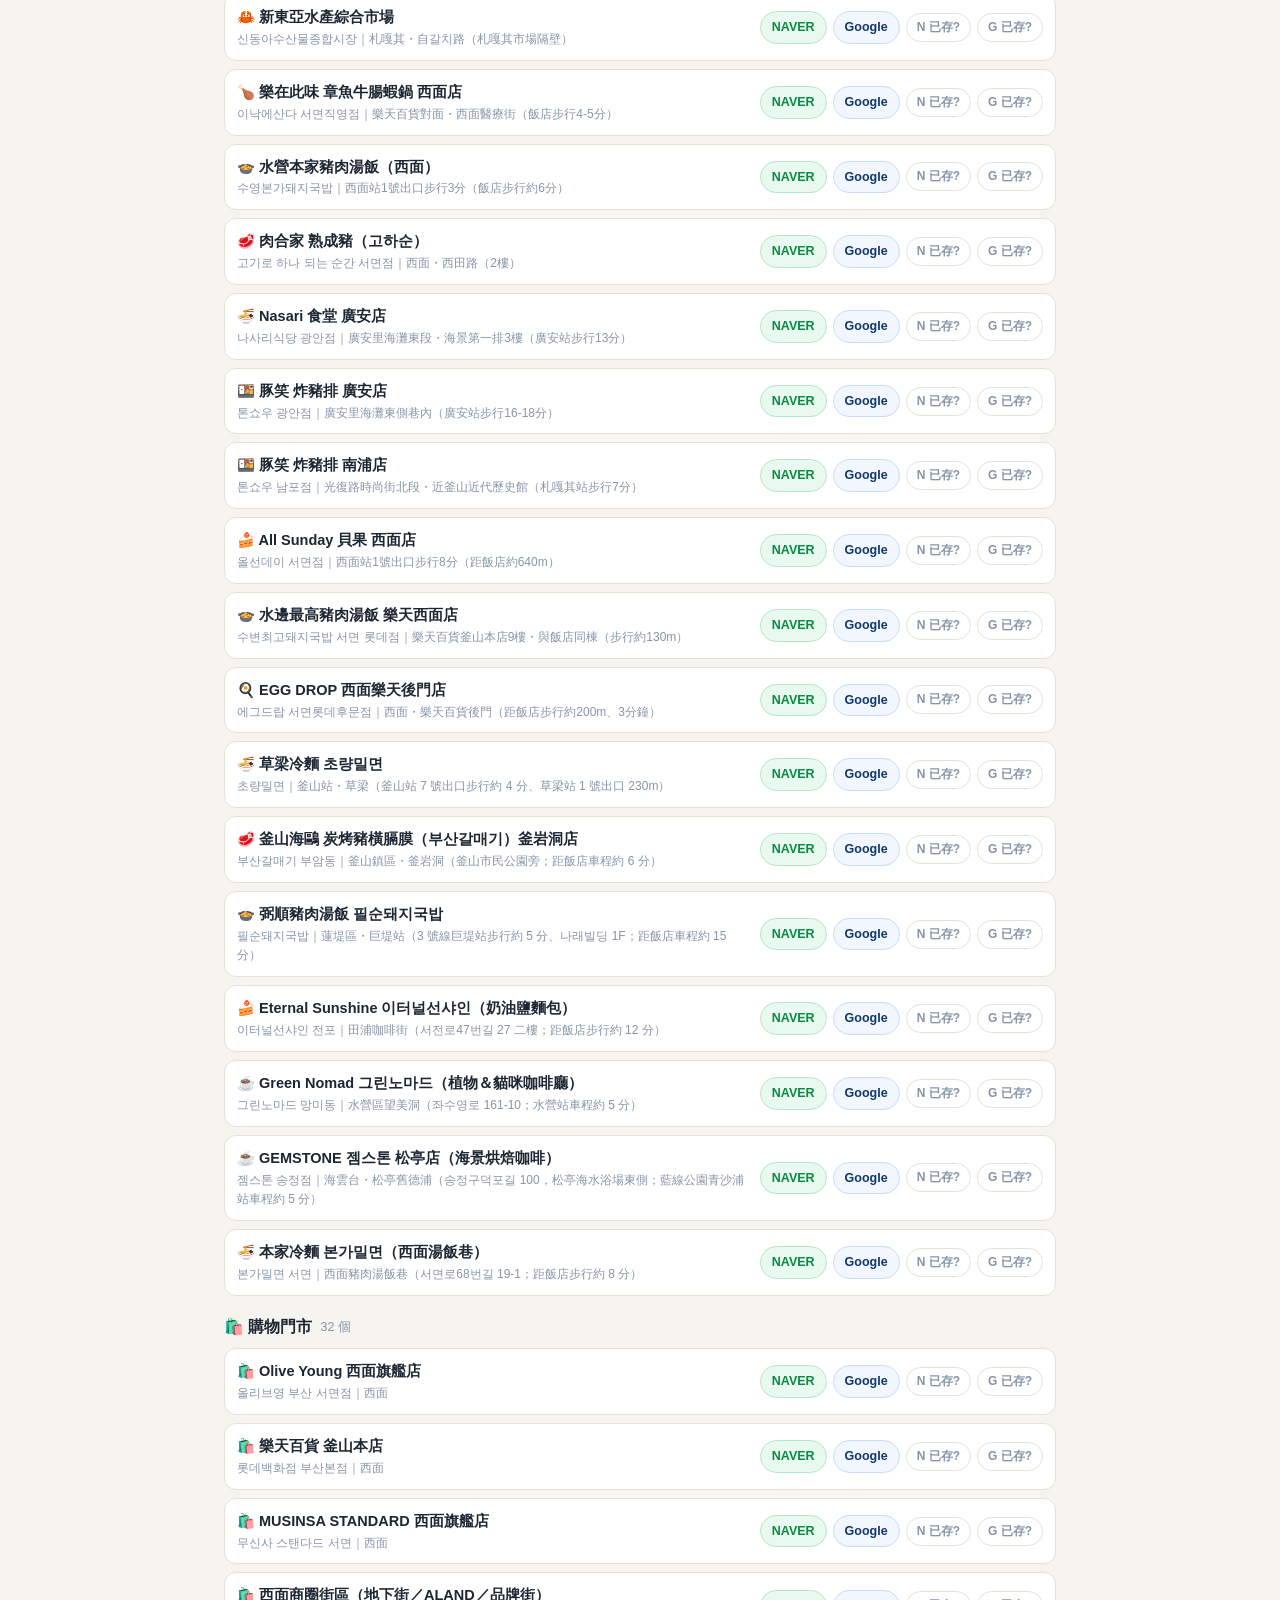
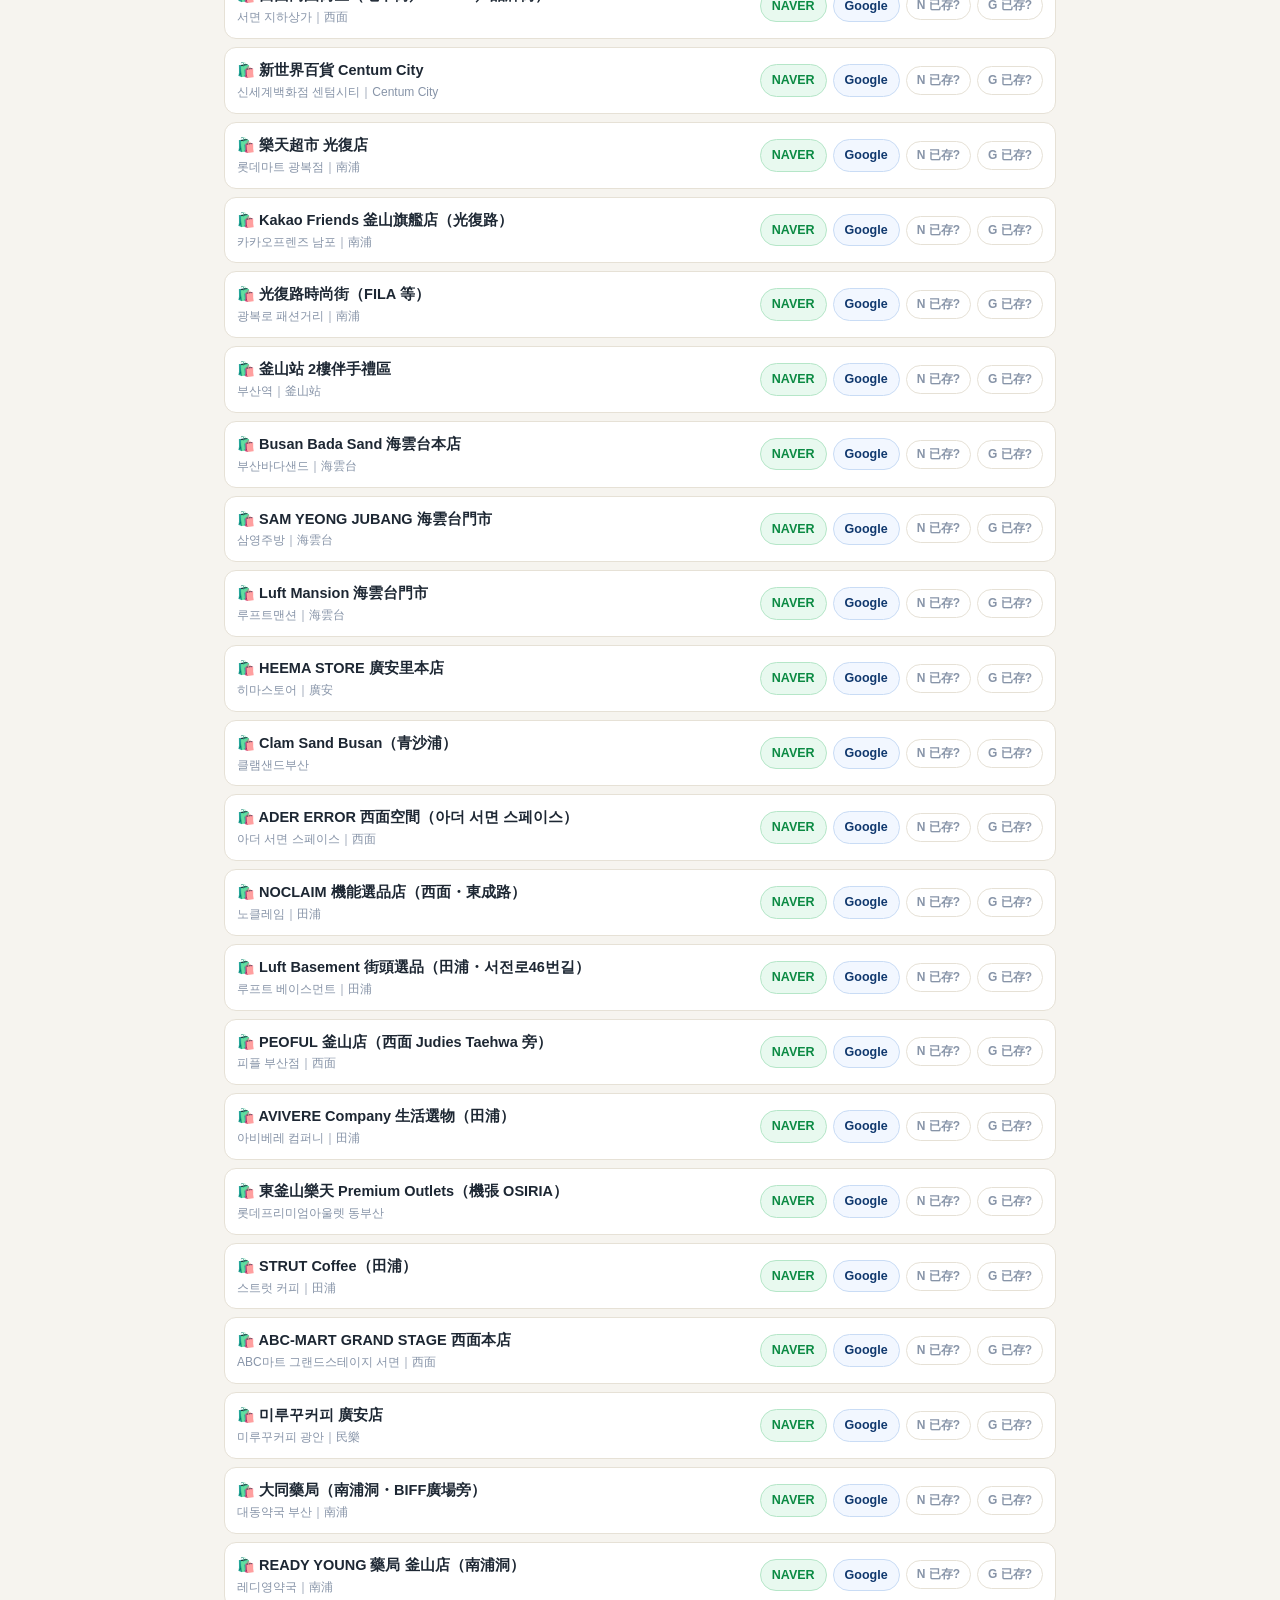
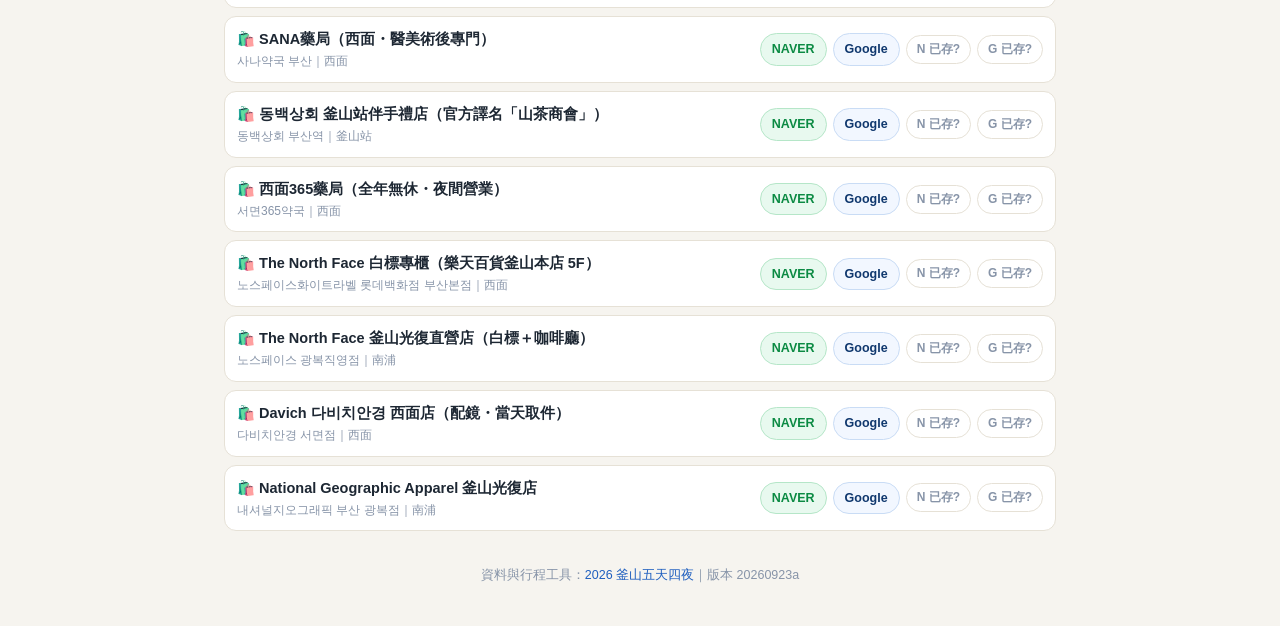
==== commit 06032ac6: "座標總校正：125 地點逐一比對 NAVER 官方座標，74 個 >40m 全部修正 家人回報 Davich↔MUSINSA 方位不對（實際隔中央大路正對面 85m，工具畫 600m） → 查證為工具" ====
--- a/savelist.html
+++ b/savelist.html
@@ -119,7 +119,7 @@
 
 <footer>資料與行程工具：<a href="index.html">2026 釜山五天四夜</a>｜版本 <span id="ver"></span></footer>
 
-<script src="assets/data.js?v=20260922a"></script>
+<script src="assets/data.js?v=20260923a"></script>
 <script>
 (function () {
   'use strict';
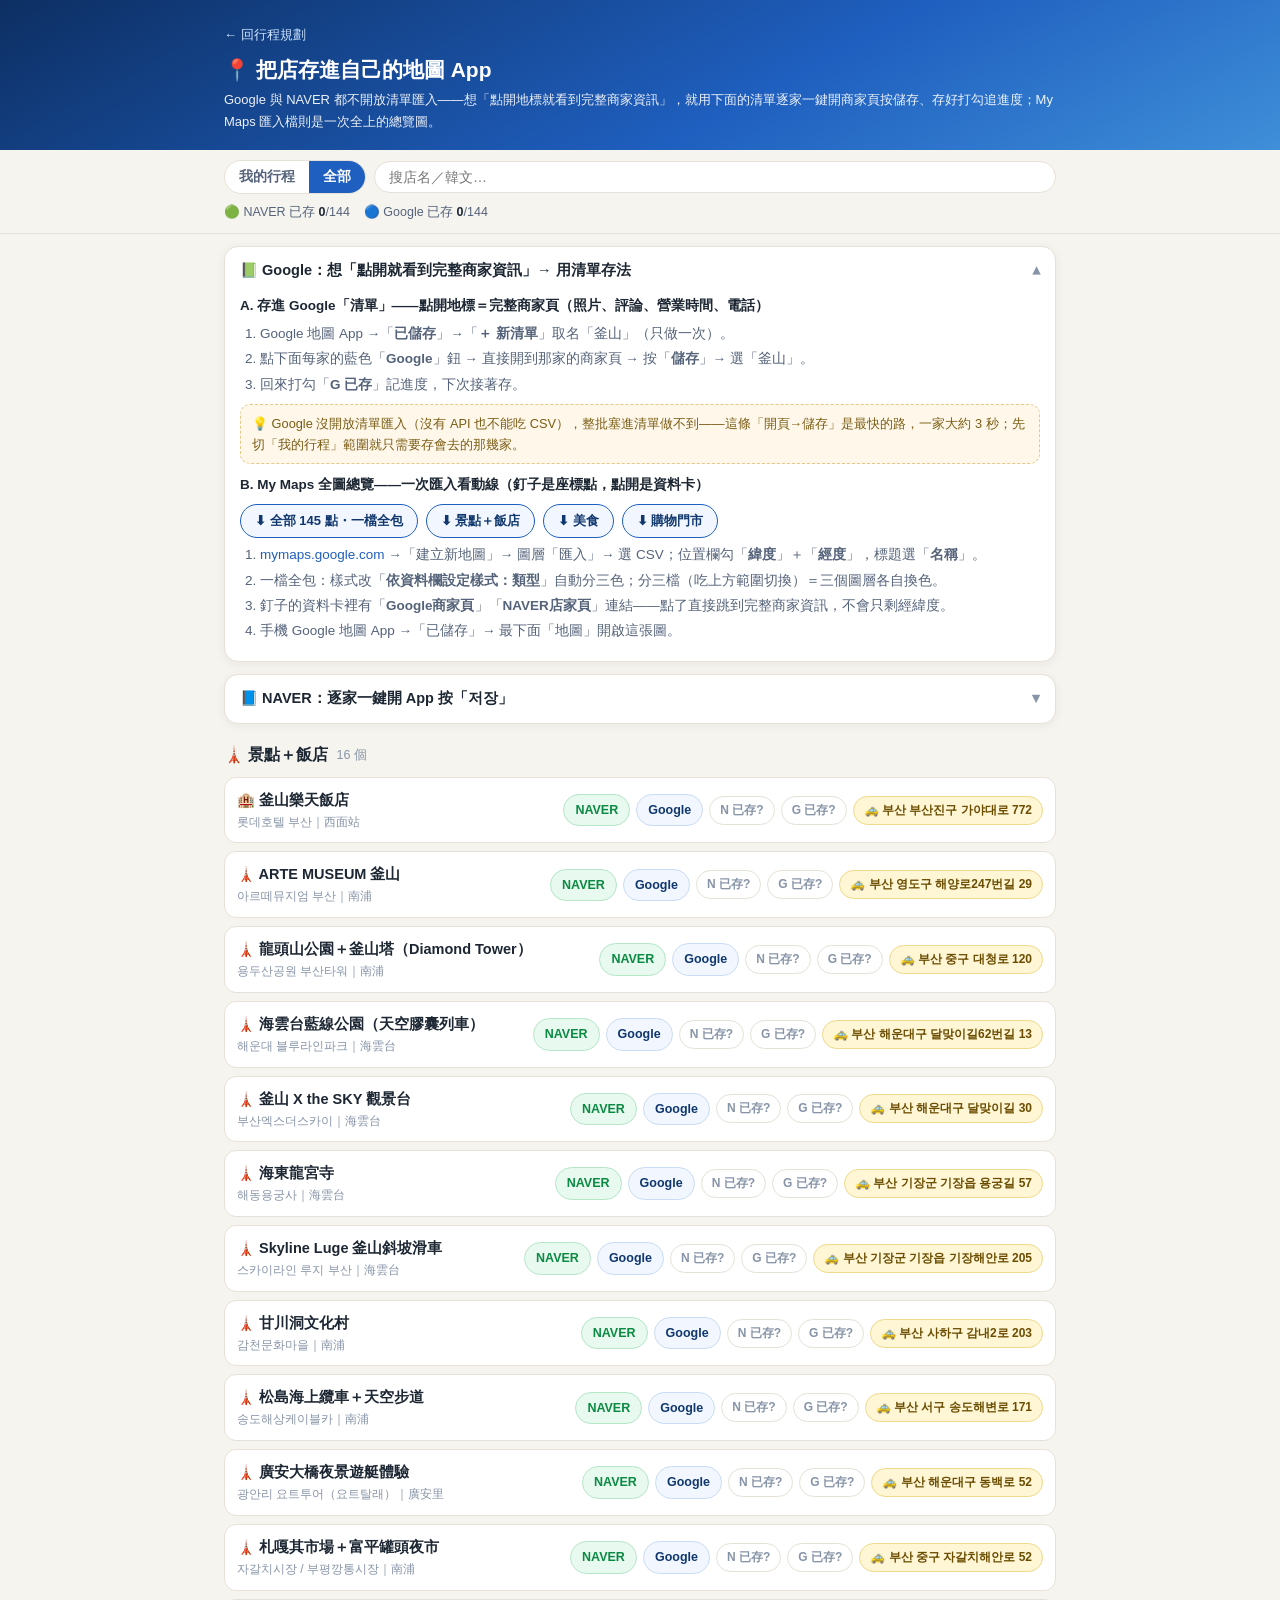
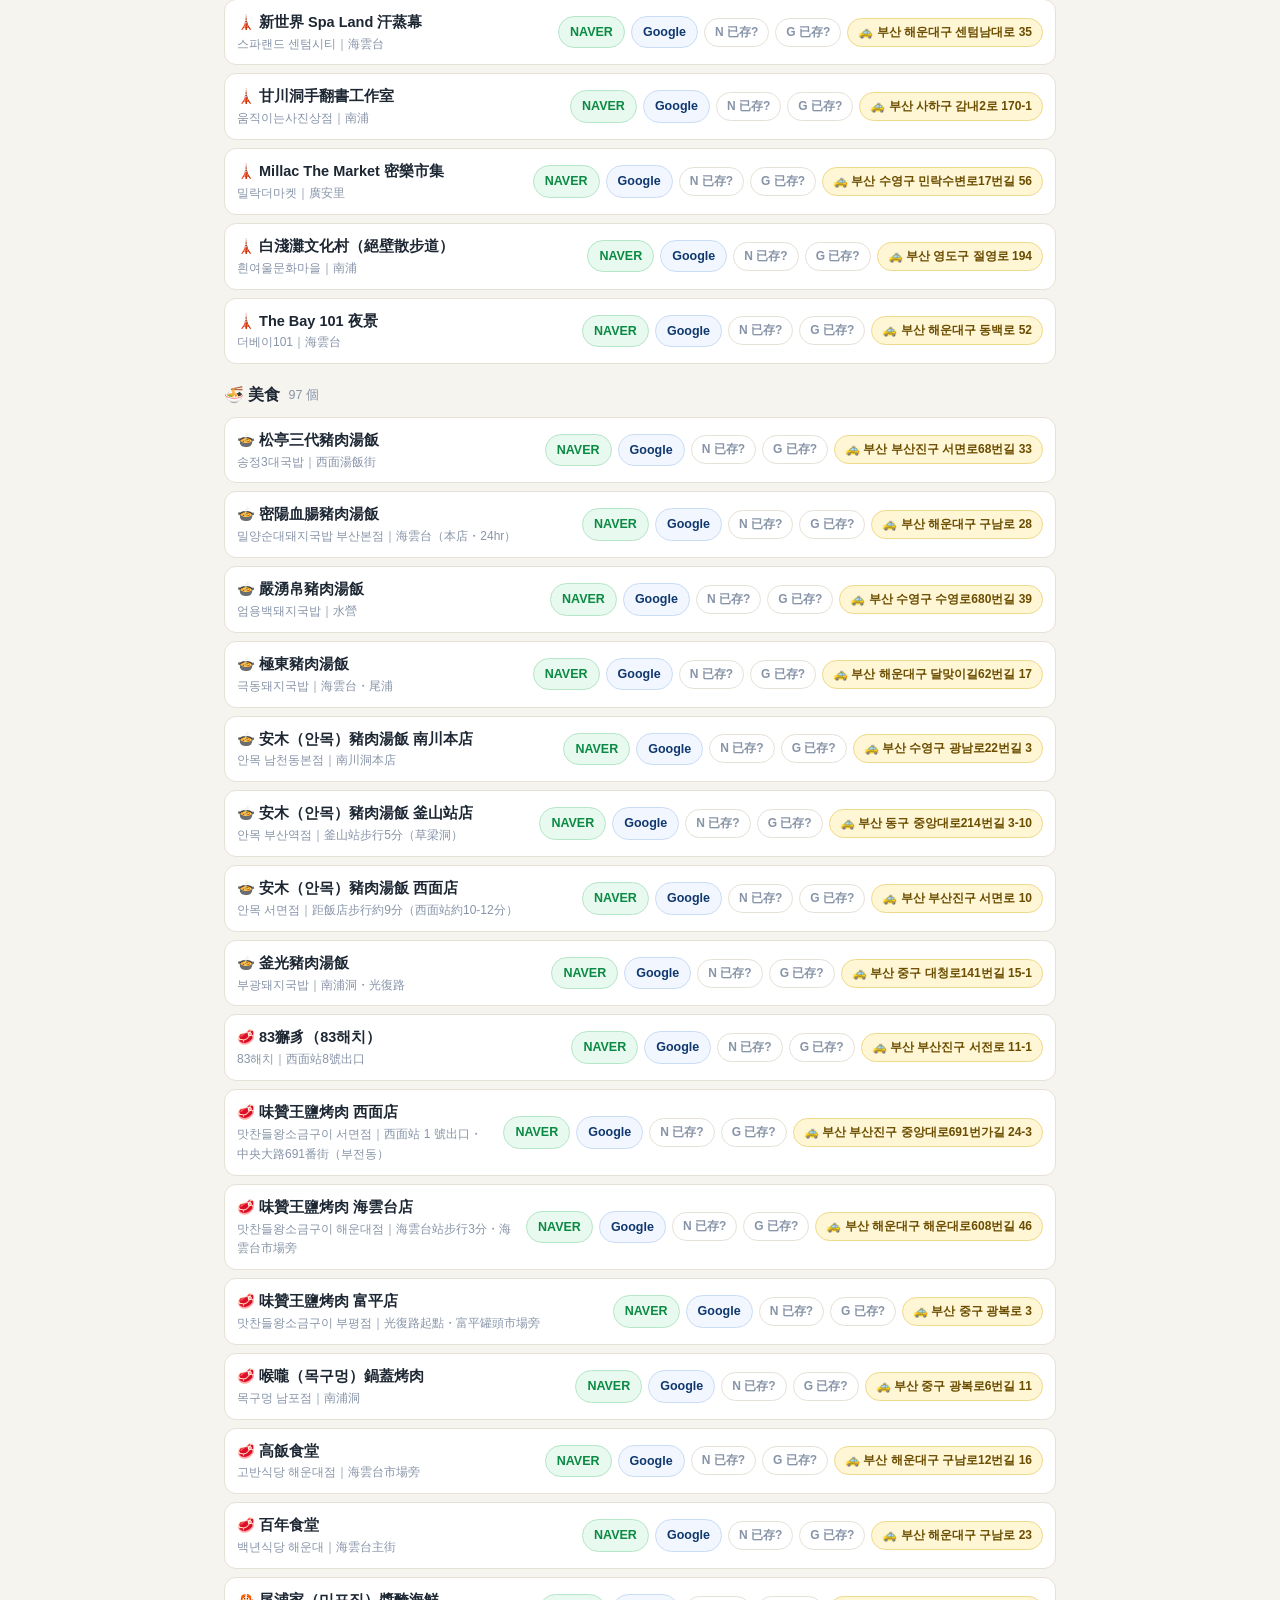
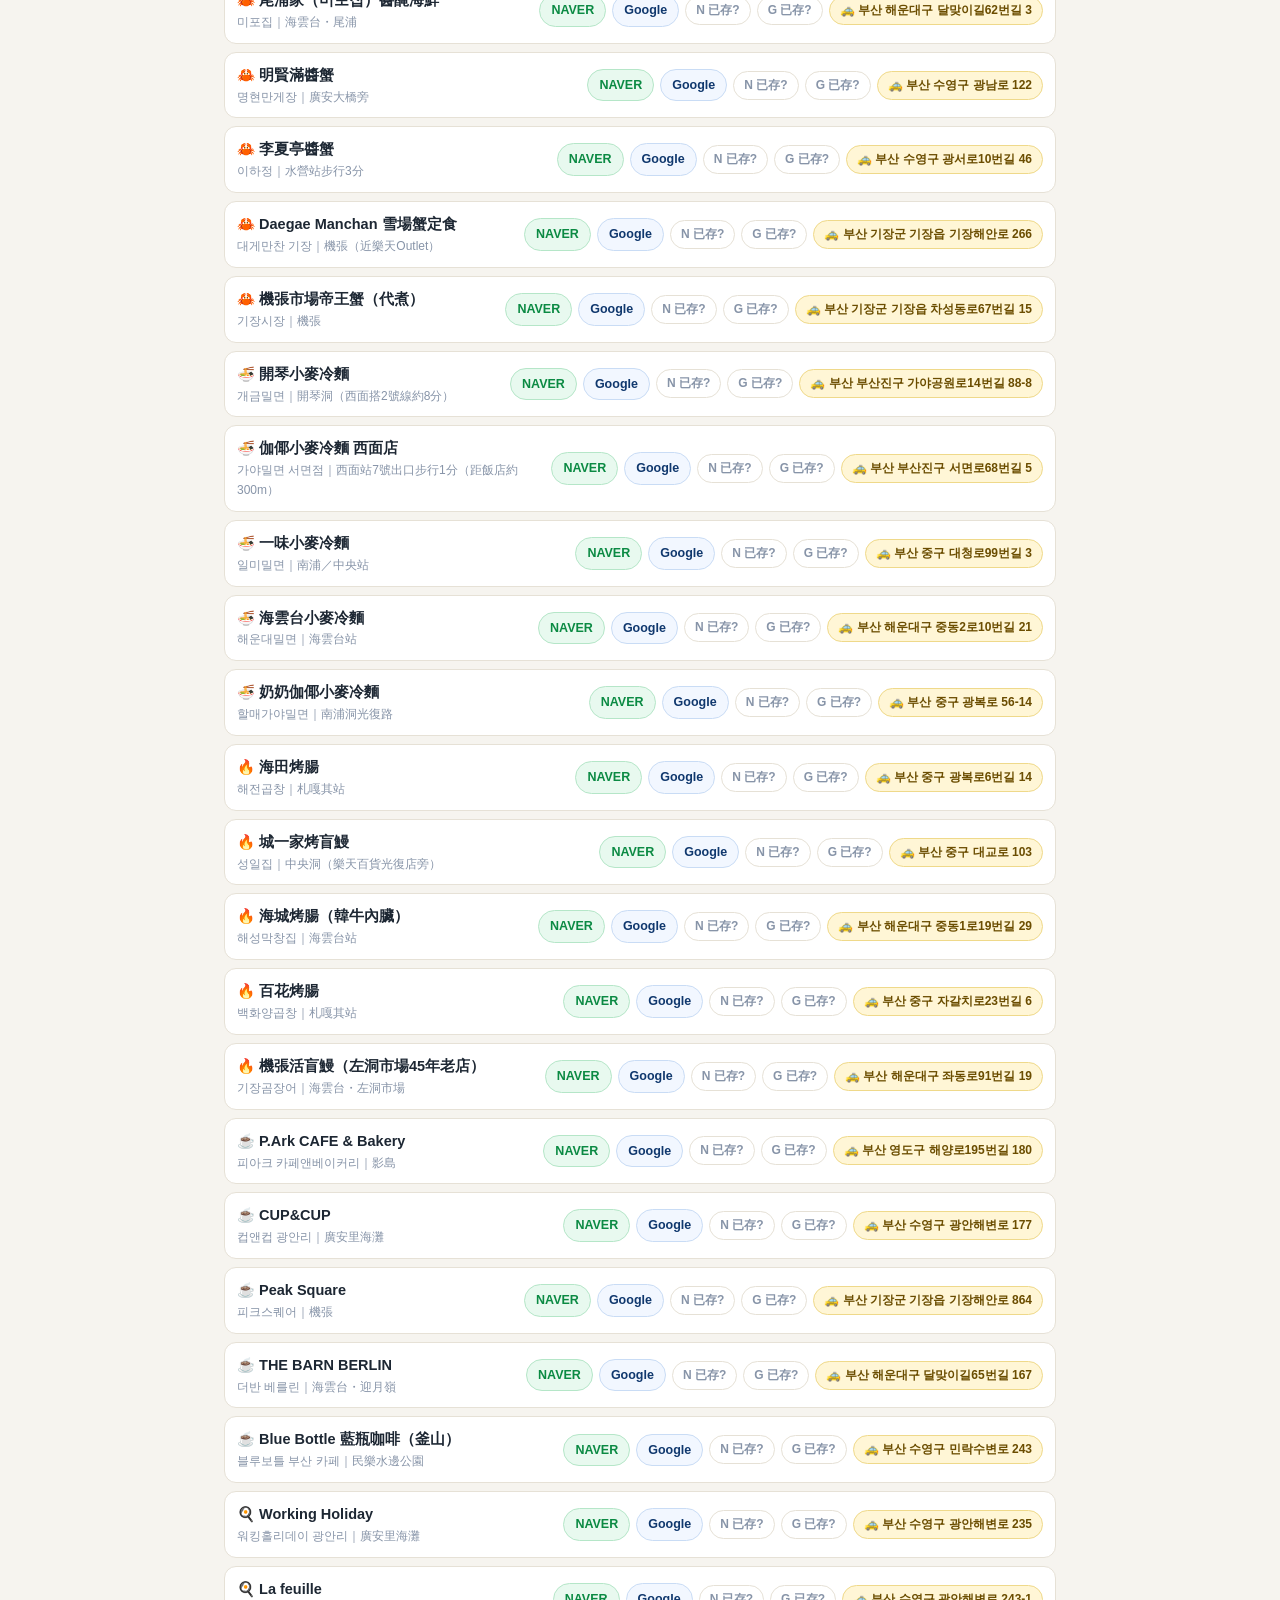
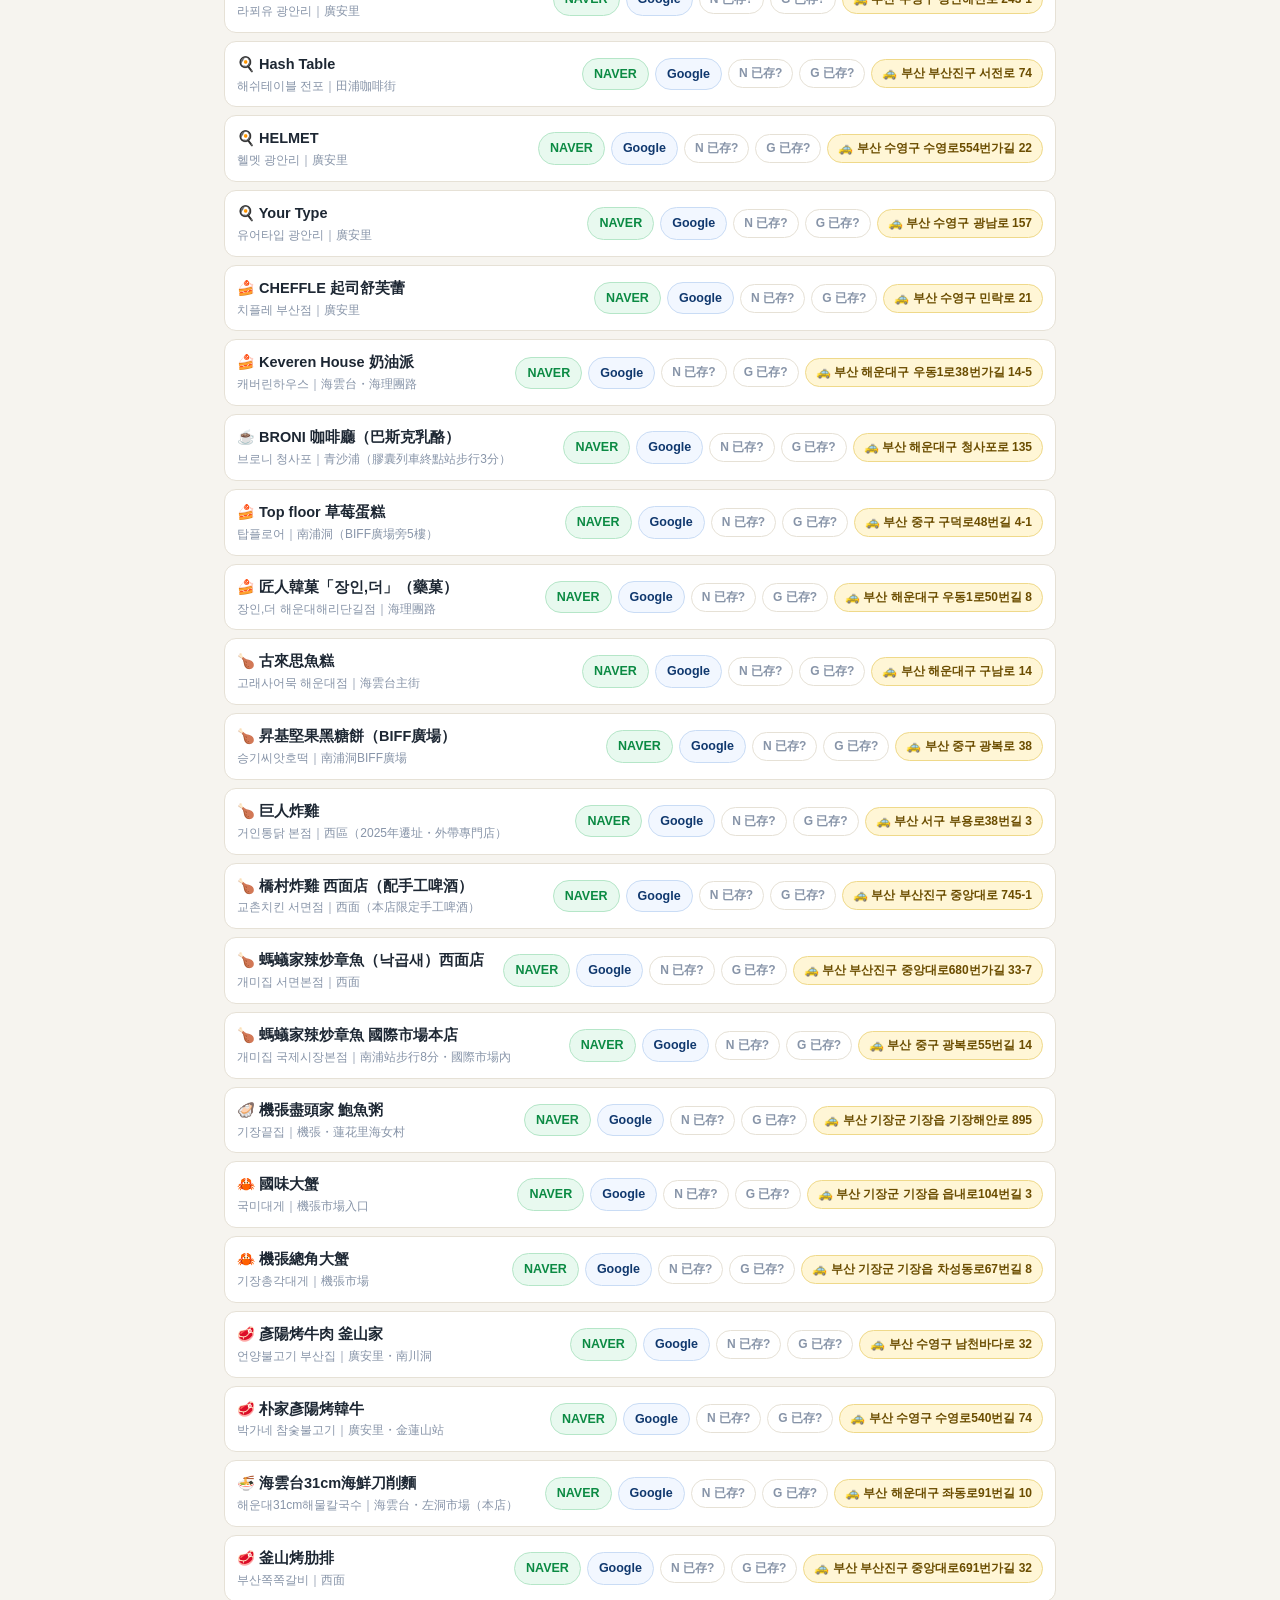
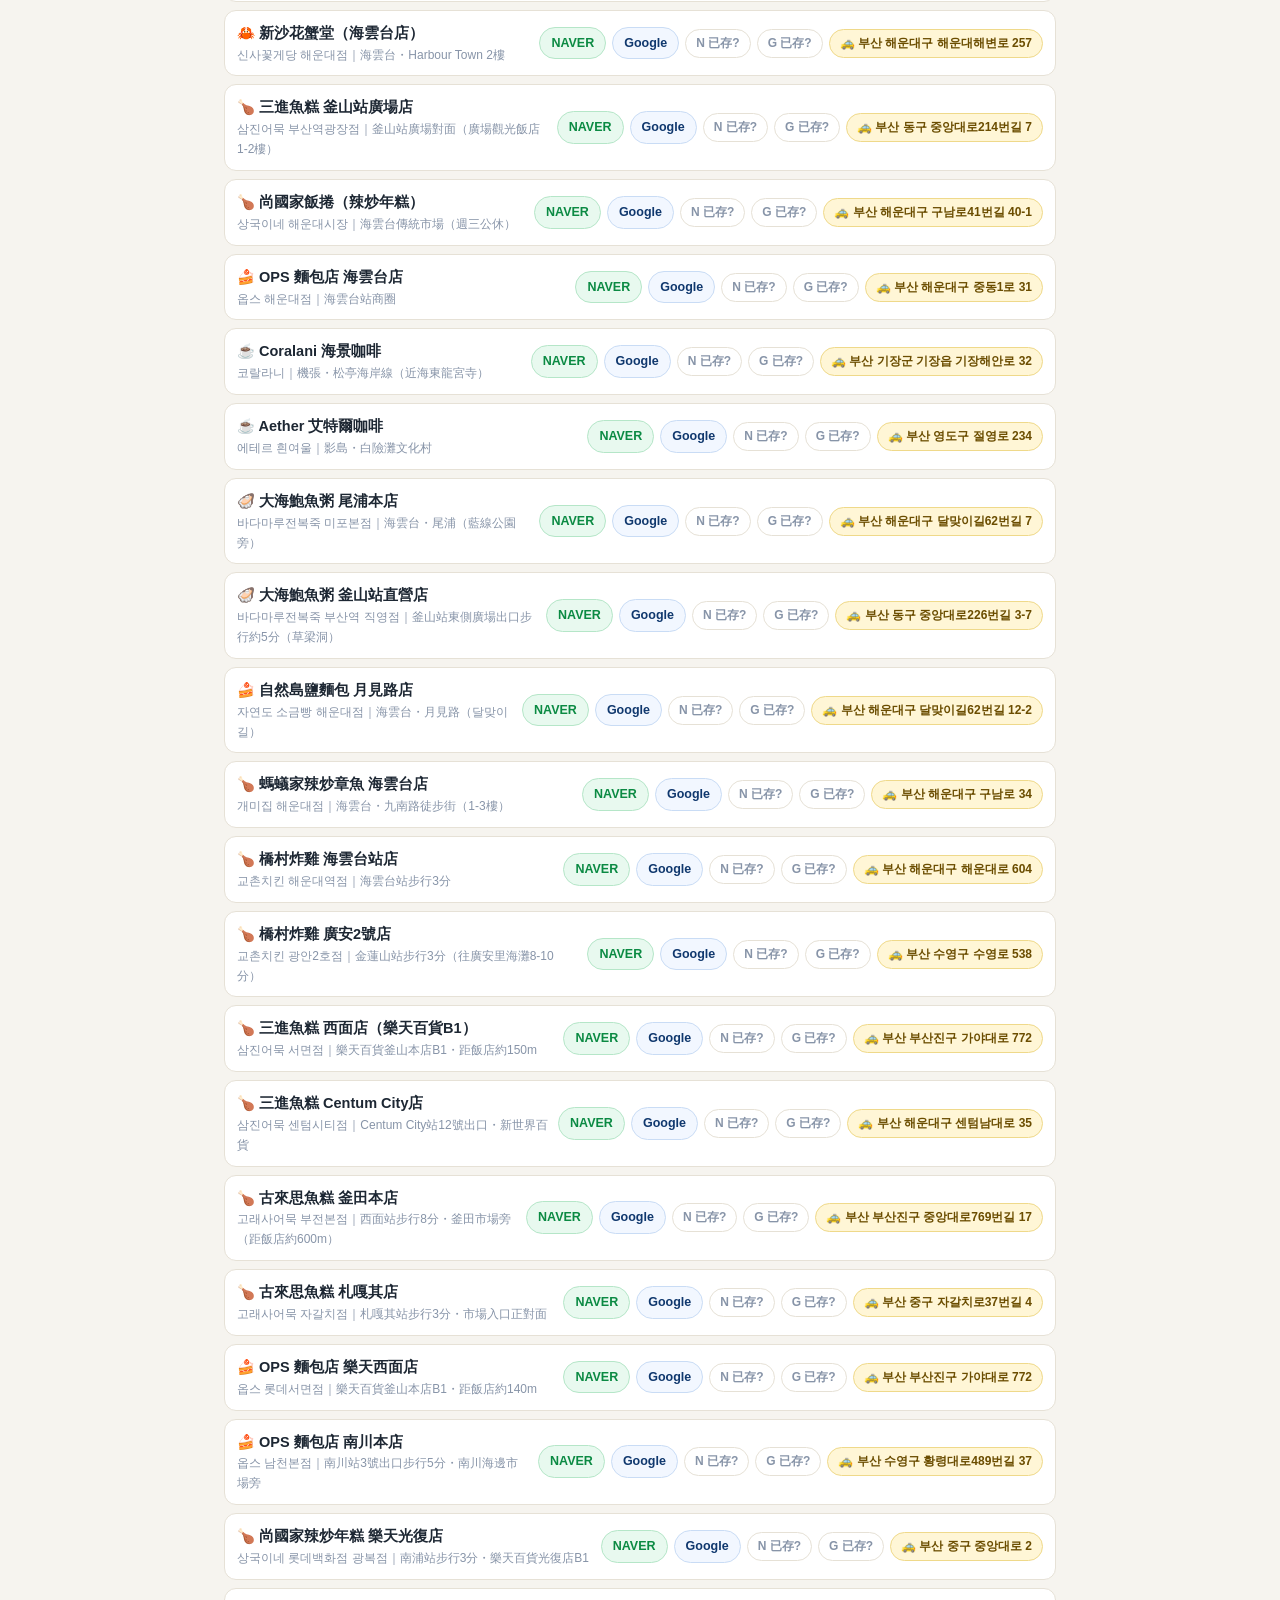
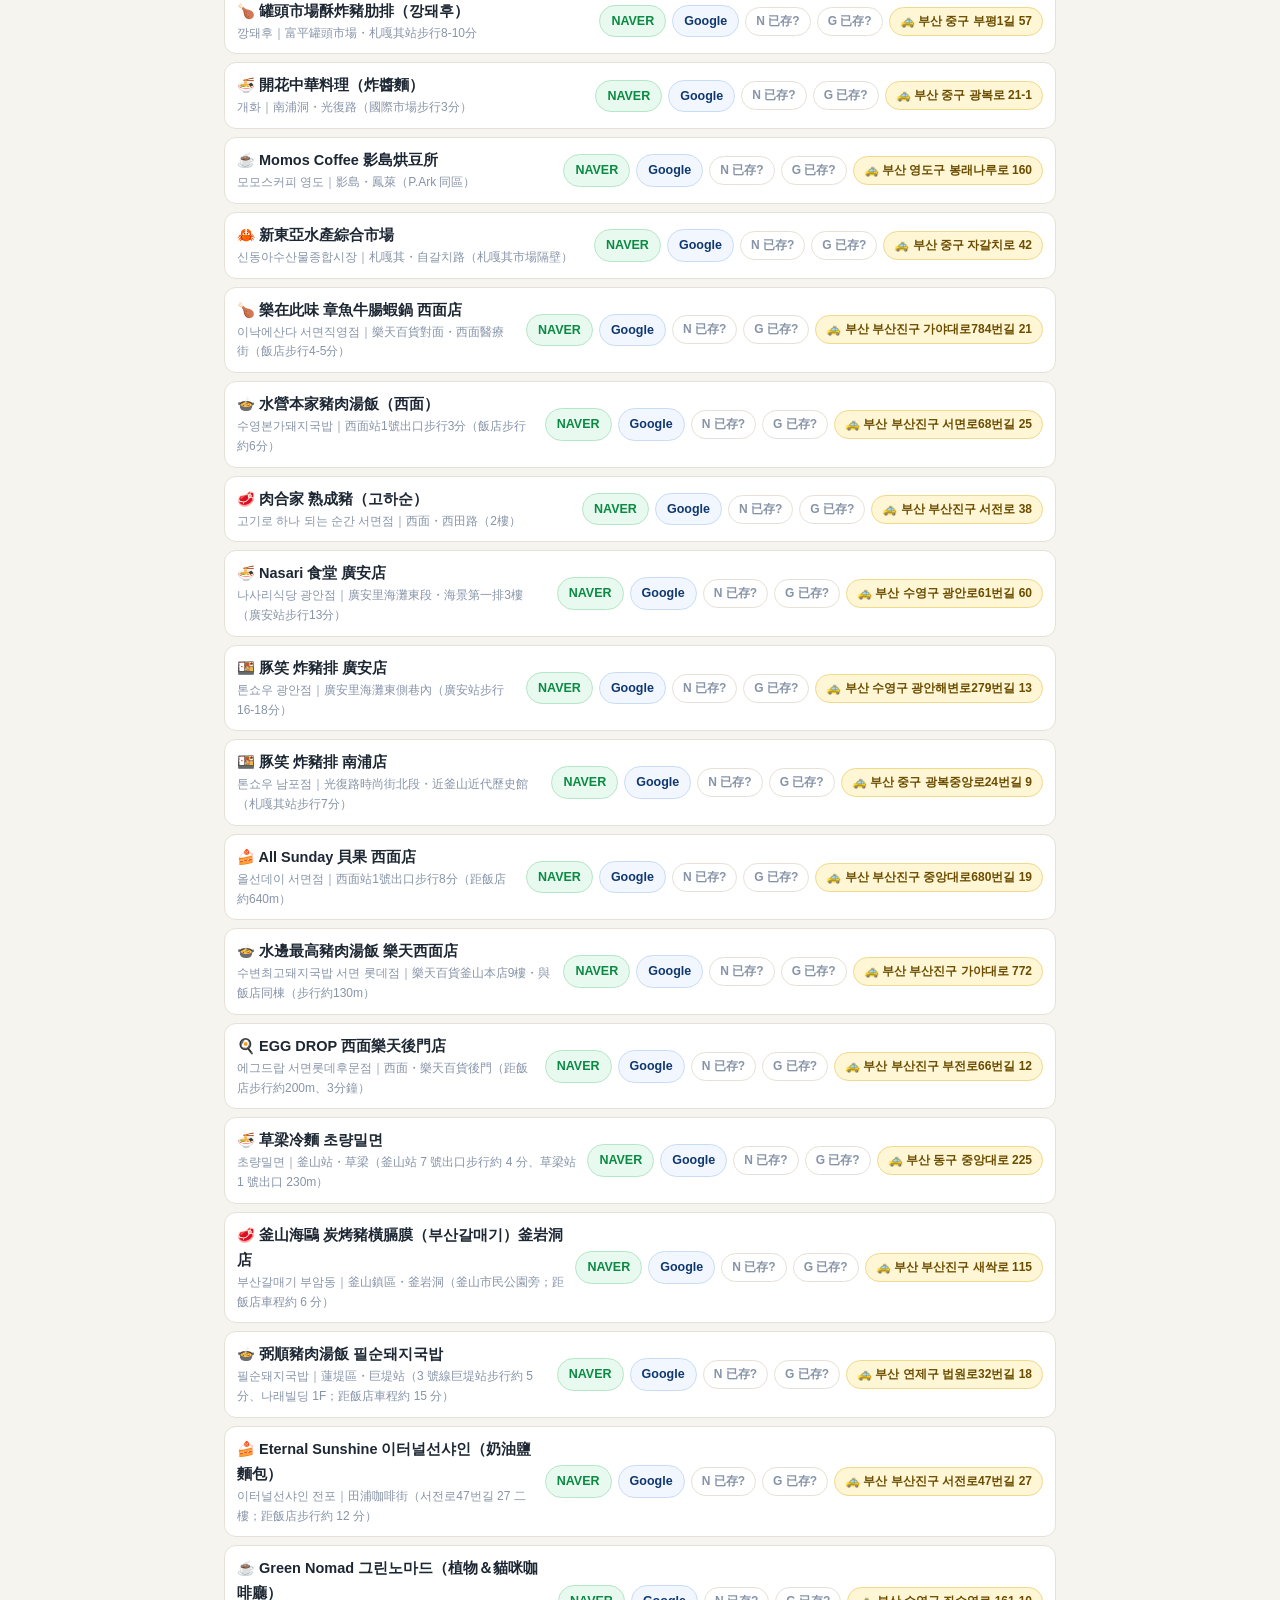
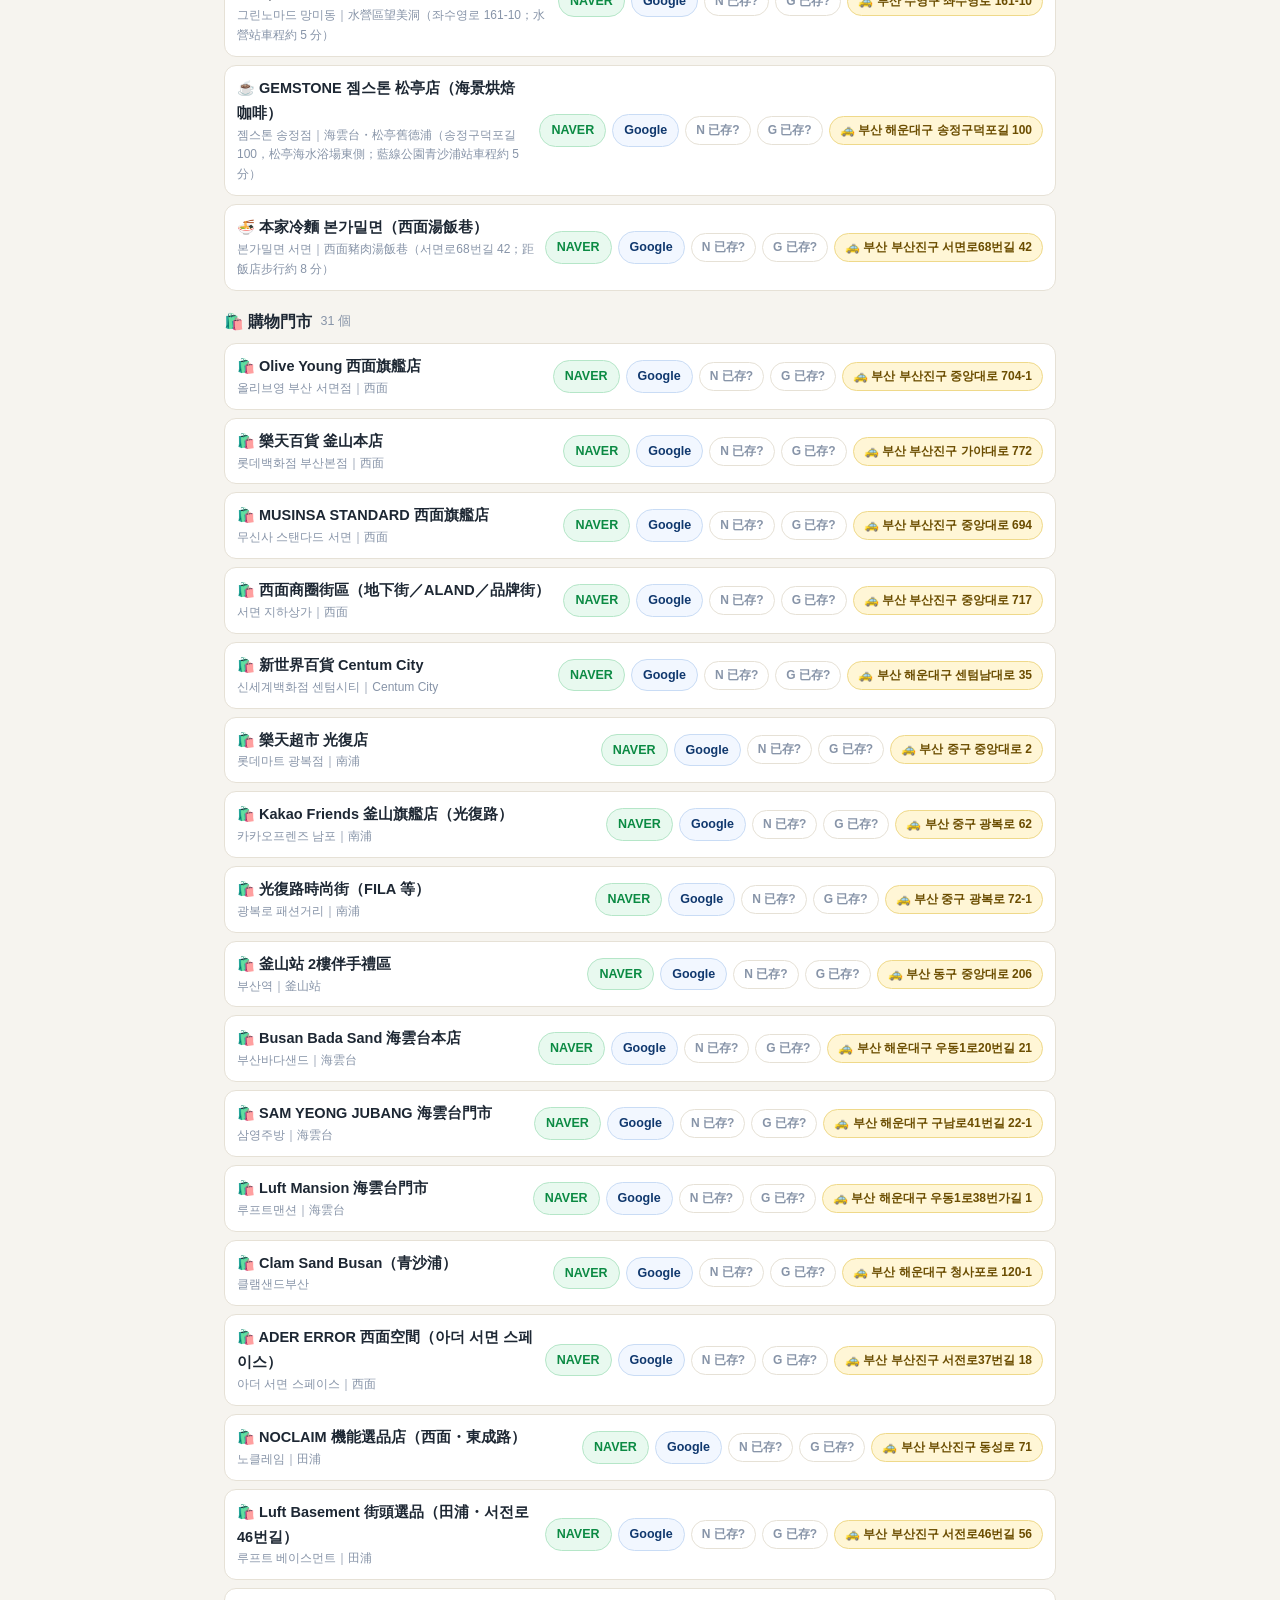
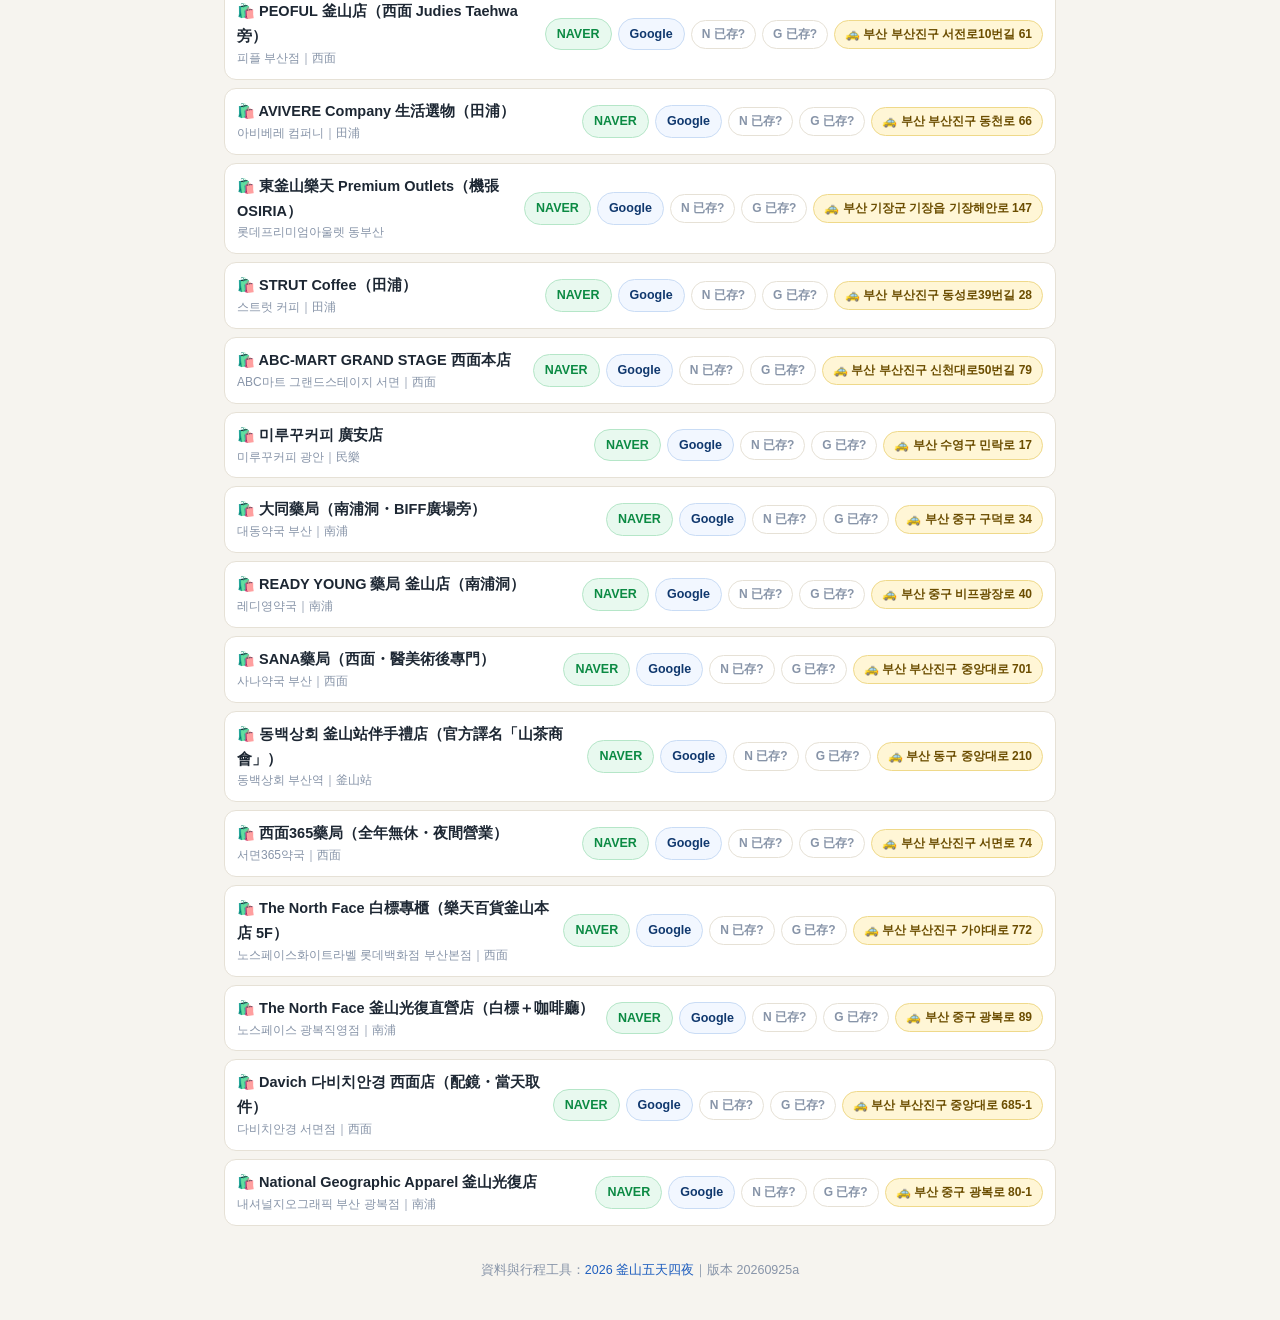
==== commit 3855b662: "韓文地址一鍵複製（叫車用）：143 個地點逐一核對 NAVER 登記地址＋大型景點改標最快入場的下車點 - 每張卡片／每站／回飯店列／摘要卡／savelist 新增黃色「🚕 地址」鈕：點一下複製 NA" ====
--- a/savelist.html
+++ b/savelist.html
@@ -54,6 +54,8 @@
 .it a.gg{background:#f2f7ff;color:var(--deep);border:1px solid #c9dcf5}
 .it .ck{font-size:12px;font-weight:700;border-radius:999px;padding:5px 10px;border:1.5px solid var(--line);background:#fff;color:var(--ink3);white-space:nowrap}
 .it .ck.on{background:var(--ok);border-color:var(--ok);color:#fff}
+.it .ck.ad{background:#fff6d6;border-color:#efd98a;color:#6b4d00;white-space:normal;text-align:left}
+.it .ck.ad.on{background:#d99a00;border-color:#d99a00;color:#fff}
 .empty{color:var(--ink3);text-align:center;padding:26px 0;font-size:13.5px}
 footer{padding:26px 0 40px;text-align:center;font-size:12.5px;color:var(--ink3)}
 @media print{.ctl,.btns{display:none}}
@@ -119,7 +121,7 @@
 
 <footer>資料與行程工具：<a href="index.html">2026 釜山五天四夜</a>｜版本 <span id="ver"></span></footer>
 
-<script src="assets/data.js?v=20260923a"></script>
+<script src="assets/data.js?v=20260925a"></script>
 <script>
 (function () {
   'use strict';
@@ -176,12 +178,13 @@
   const clTxt = c => (CLUSTERS[c] && CLUSTERS[c].short) || '';
   const rows = [];
   rows.push({ key: 'hotel', sec: 'spot', icon: '🏨', name: HOTEL.name, kr: '롯데호텔 부산', area: '西面站',
-    lat: HOTEL.lat, lng: HOTEL.lng, cat: '住宿', zone: '西面', g: '롯데호텔 부산', nvKind: 'search', nvVal: '롯데호텔 부산', note: '住宿（已訂好）' });
+    lat: HOTEL.lat, lng: HOTEL.lng, cat: '住宿', zone: '西面', g: '롯데호텔 부산', nvKind: 'search', nvVal: '롯데호텔 부산', note: '住宿（已訂好）',
+    addr: ((CONFIG.trip.hotel || {}).links || {}).addr || '' });
   SPOTS.forEach(s => {
     const m = META[s.id] || {}, L = s.links || {};
     rows.push({ key: s.id, sec: 'spot', icon: '🗼', name: s.name, kr: s.kr || '', area: clTxt(s.cluster),
       lat: m.lat, lng: m.lng, cat: '景點', zone: clTxt(s.cluster), g: L.g || s.kr || s.name,
-      nvKind: L.nid ? 'place' : 'search', nvVal: L.nid || L.n || s.kr || s.name,
+      nvKind: L.nid ? 'place' : 'search', nvVal: L.nid || L.n || s.kr || s.name, addr: L.addr || '',
       note: (s.desc || '').slice(0, 60) });
   });
   FOODS.forEach(f => {
@@ -190,7 +193,7 @@
     rows.push({ key: f.id, sec: 'food', icon: (FOOD_CATS[f.cat] && FOOD_CATS[f.cat].icon) || '🍜',
       name: f.name, kr: f.kr || '', area: f.area || clTxt(f.cluster),
       lat: m.lat, lng: m.lng, cat: cat, zone: clTxt(f.cluster), g: L.g || f.kr || f.name,
-      nvKind: L.nid ? 'place' : 'search', nvVal: L.nid || L.n || f.kr || f.name,
+      nvKind: L.nid ? 'place' : 'search', nvVal: L.nid || L.n || f.kr || f.name, addr: L.addr || '',
       note: (f.price ? f.price + '｜' : '') + (f.desc || '').slice(0, 60) });
   });
   Object.entries(STORES).forEach(([k, s]) => {
@@ -198,7 +201,7 @@
     const L = s.links || {};
     rows.push({ key: 'st:' + k, sec: 'store', icon: '🛍️', name: s.name, kr: L.n || '', area: zoneTxt(s.zone),
       lat: s.lat, lng: s.lng, cat: '購物門市', zone: zoneTxt(s.zone), g: L.g || L.n || s.name,
-      nvKind: L.nid ? 'place' : 'search', nvVal: L.nid || L.n || s.name,
+      nvKind: L.nid ? 'place' : 'search', nvVal: L.nid || L.n || s.name, addr: L.addr || '',
       note: (s.note || '').slice(0, 70) });
   });
 
@@ -257,6 +260,7 @@
             <a class="go gg" href="${gmap(r.g)}" target="_blank" rel="noopener">Google</a>
             <button class="ck ${d.n ? 'on' : ''}" data-ck="n">N ${d.n ? '✓' : '已存?'}</button>
             <button class="ck ${d.g ? 'on' : ''}" data-ck="g">G ${d.g ? '✓' : '已存?'}</button>
+            ${r.addr ? `<button class="ck ad" data-addr="${esc(r.addr)}" title="複製韓文地址，貼到 Uber／Kakao T 目的地">🚕 ${esc(r.addr)}</button>` : ''}
           </div></div>`;
       });
     });
@@ -268,6 +272,14 @@
   }
 
   $('#list').addEventListener('click', e => {
+    const ab = e.target.closest('button[data-addr]');
+    if (ab) { // 韓文地址一鍵複製（叫車用）
+      const addr = ab.dataset.addr, old = ab.innerHTML;
+      const ok = () => { ab.innerHTML = '✅ 地址已複製'; ab.classList.add('on'); setTimeout(() => { ab.innerHTML = old; ab.classList.remove('on'); }, 2200); };
+      const fb = () => { const ta = document.createElement('textarea'); ta.value = addr; ta.style.position = 'fixed'; ta.style.opacity = '0'; document.body.appendChild(ta); ta.select(); try { document.execCommand('copy'); ok(); } catch (x) { alert('複製失敗，請手動長按選取'); } document.body.removeChild(ta); };
+      if (navigator.clipboard && navigator.clipboard.writeText) navigator.clipboard.writeText(addr).then(ok).catch(fb); else fb();
+      return;
+    }
     const b = e.target.closest('button[data-ck]');
     if (!b) return;
     const key = b.closest('.it').dataset.key, which = b.dataset.ck;
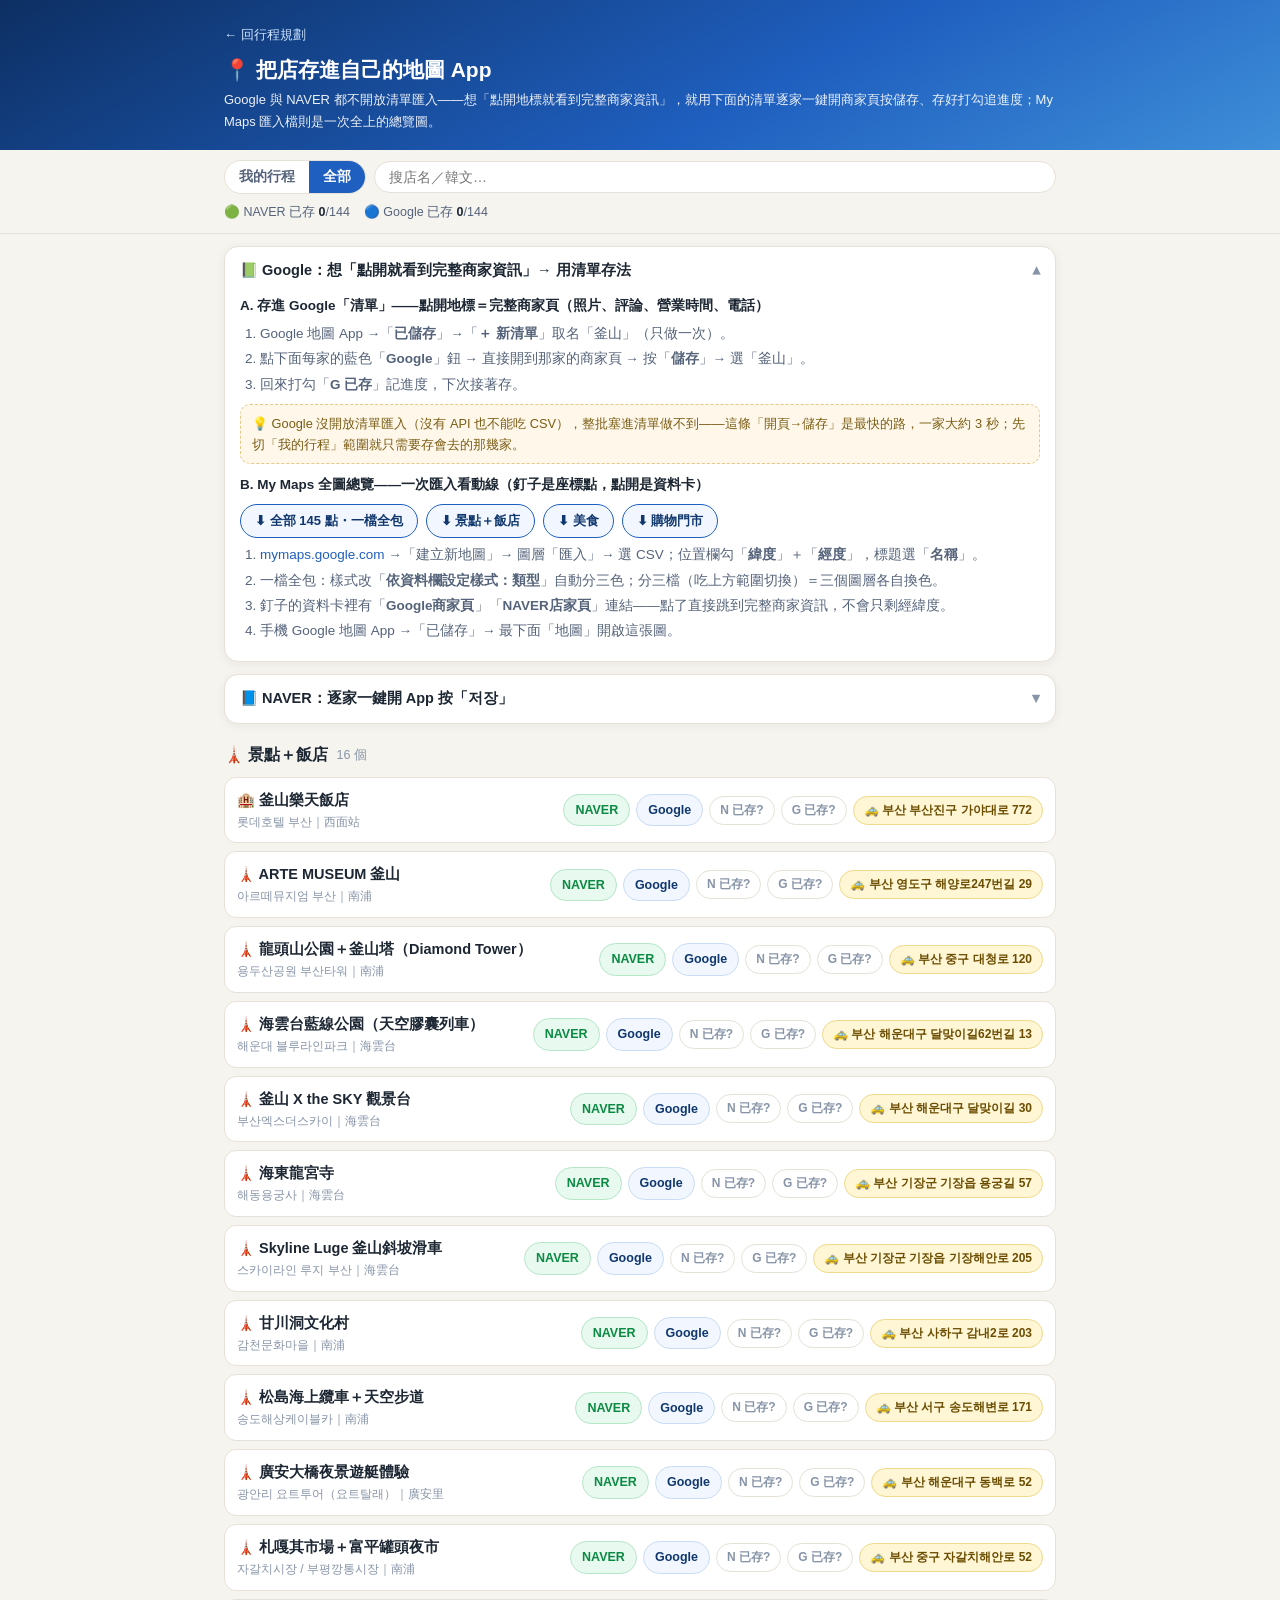
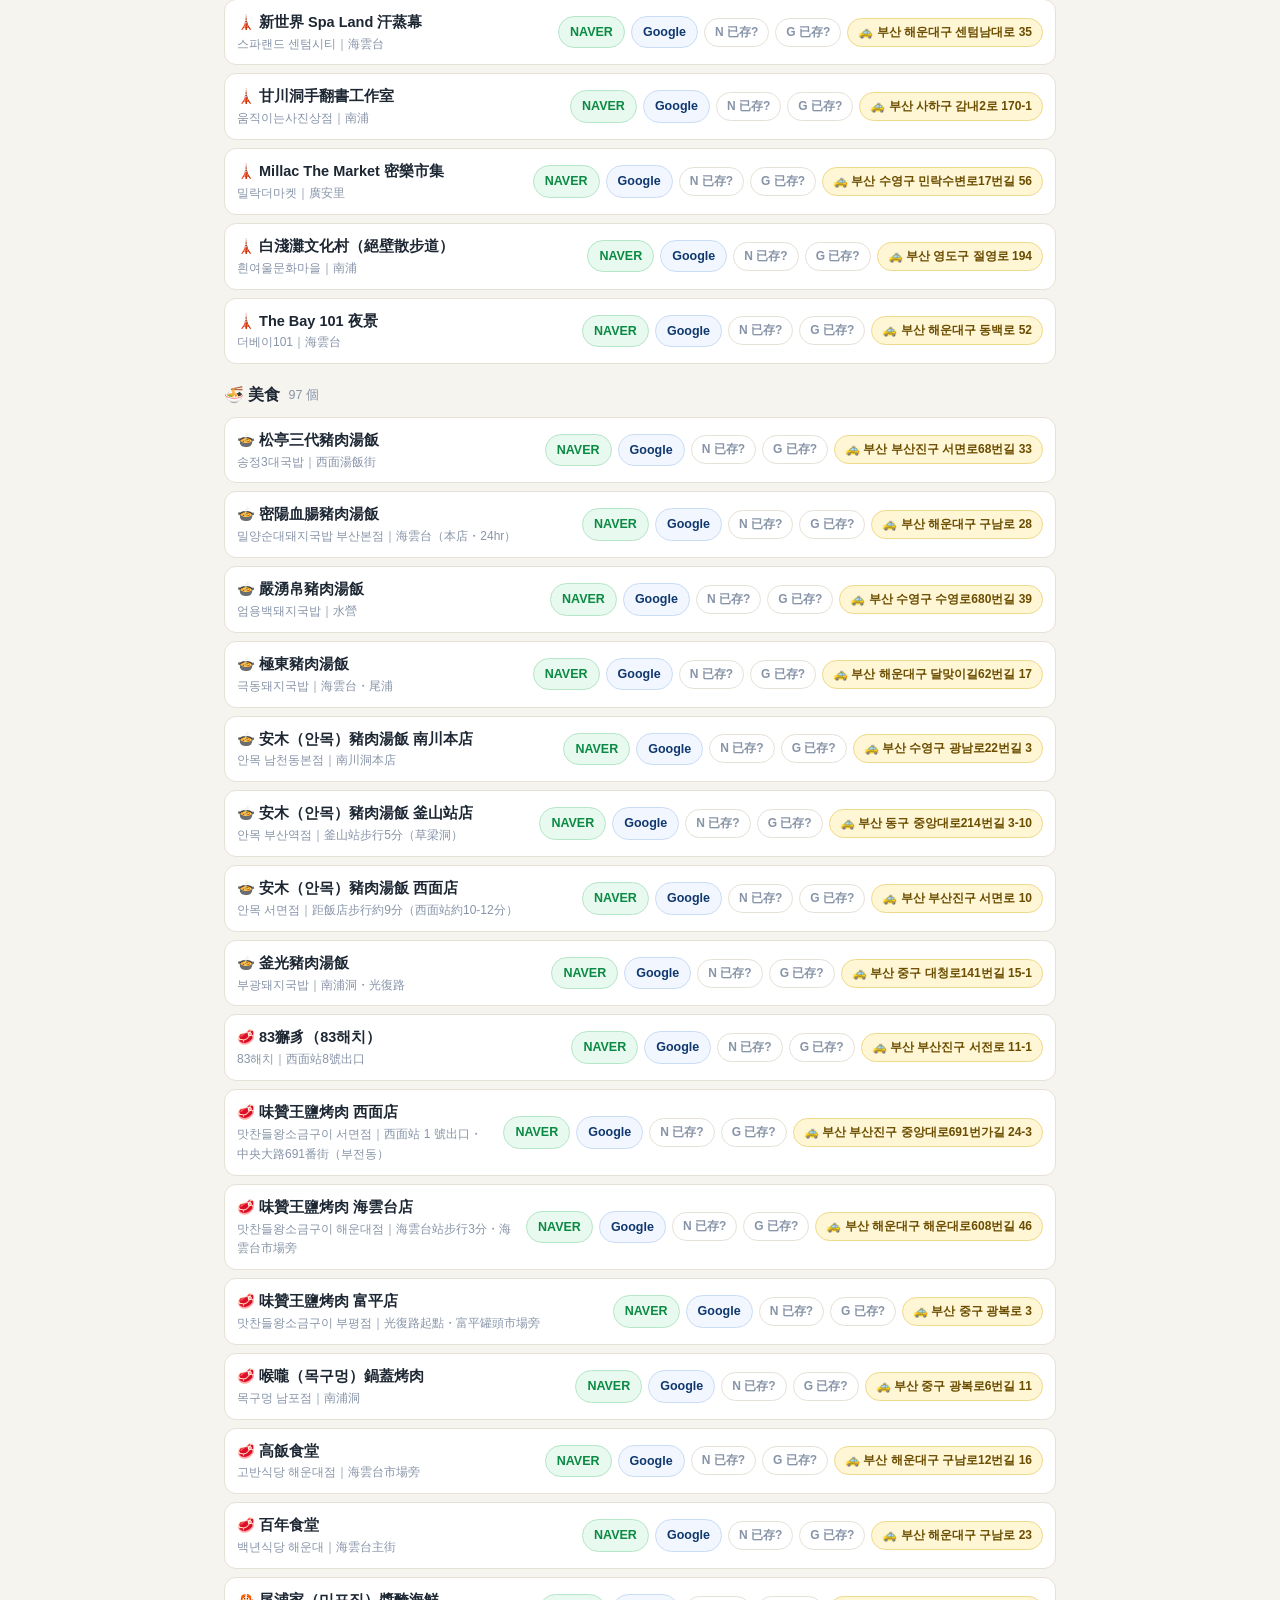
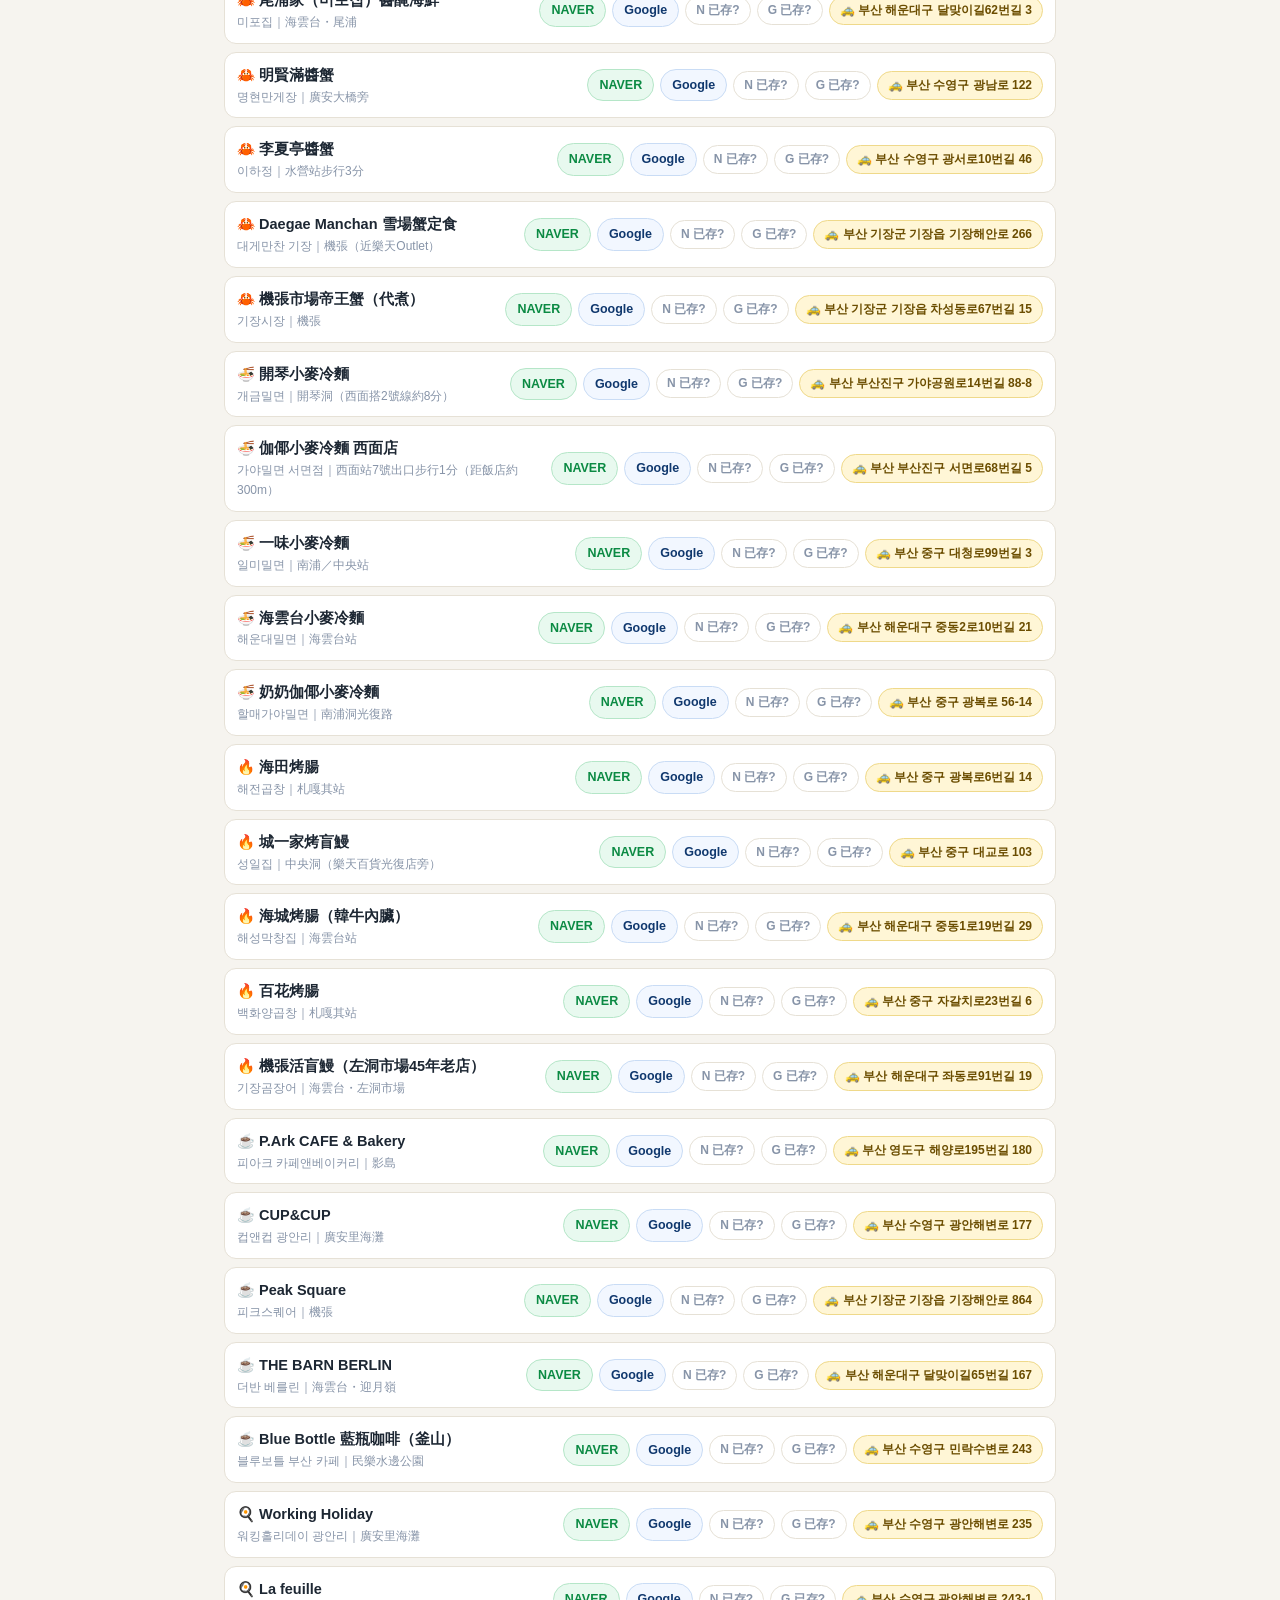
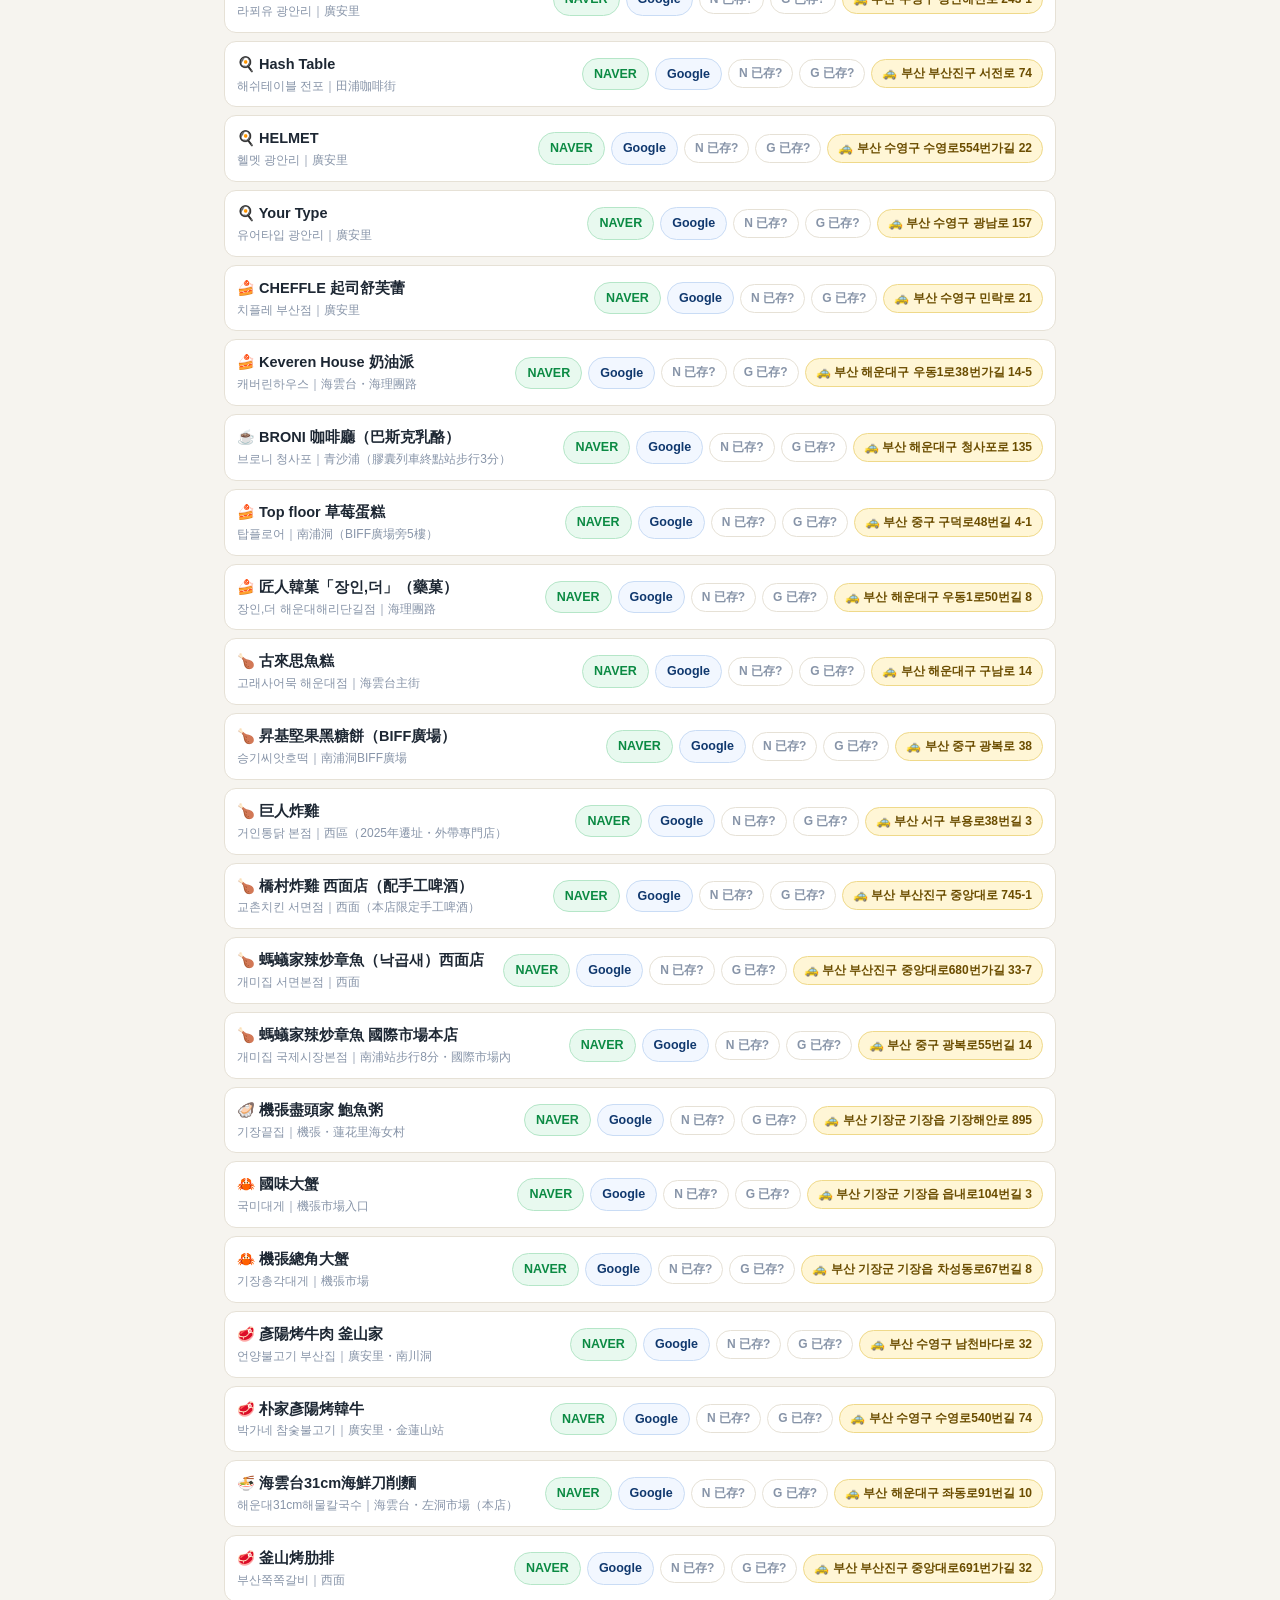
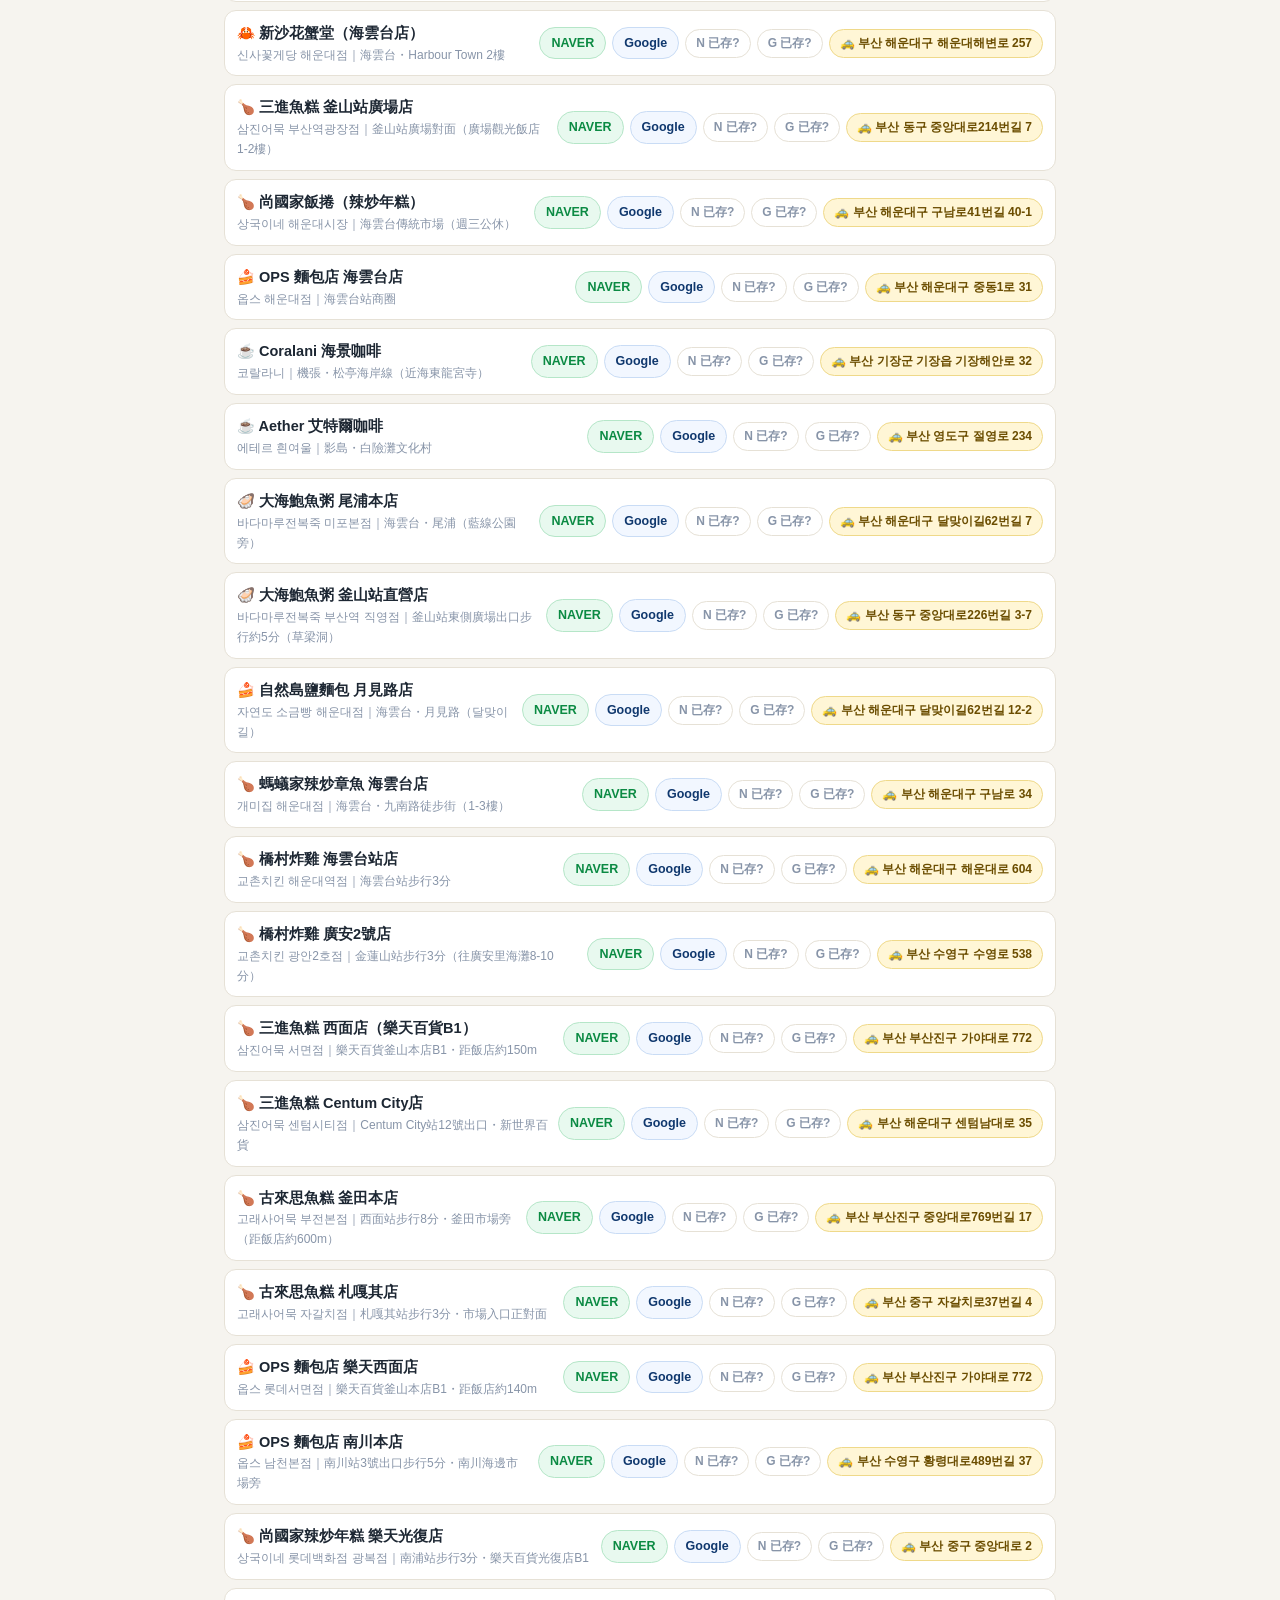
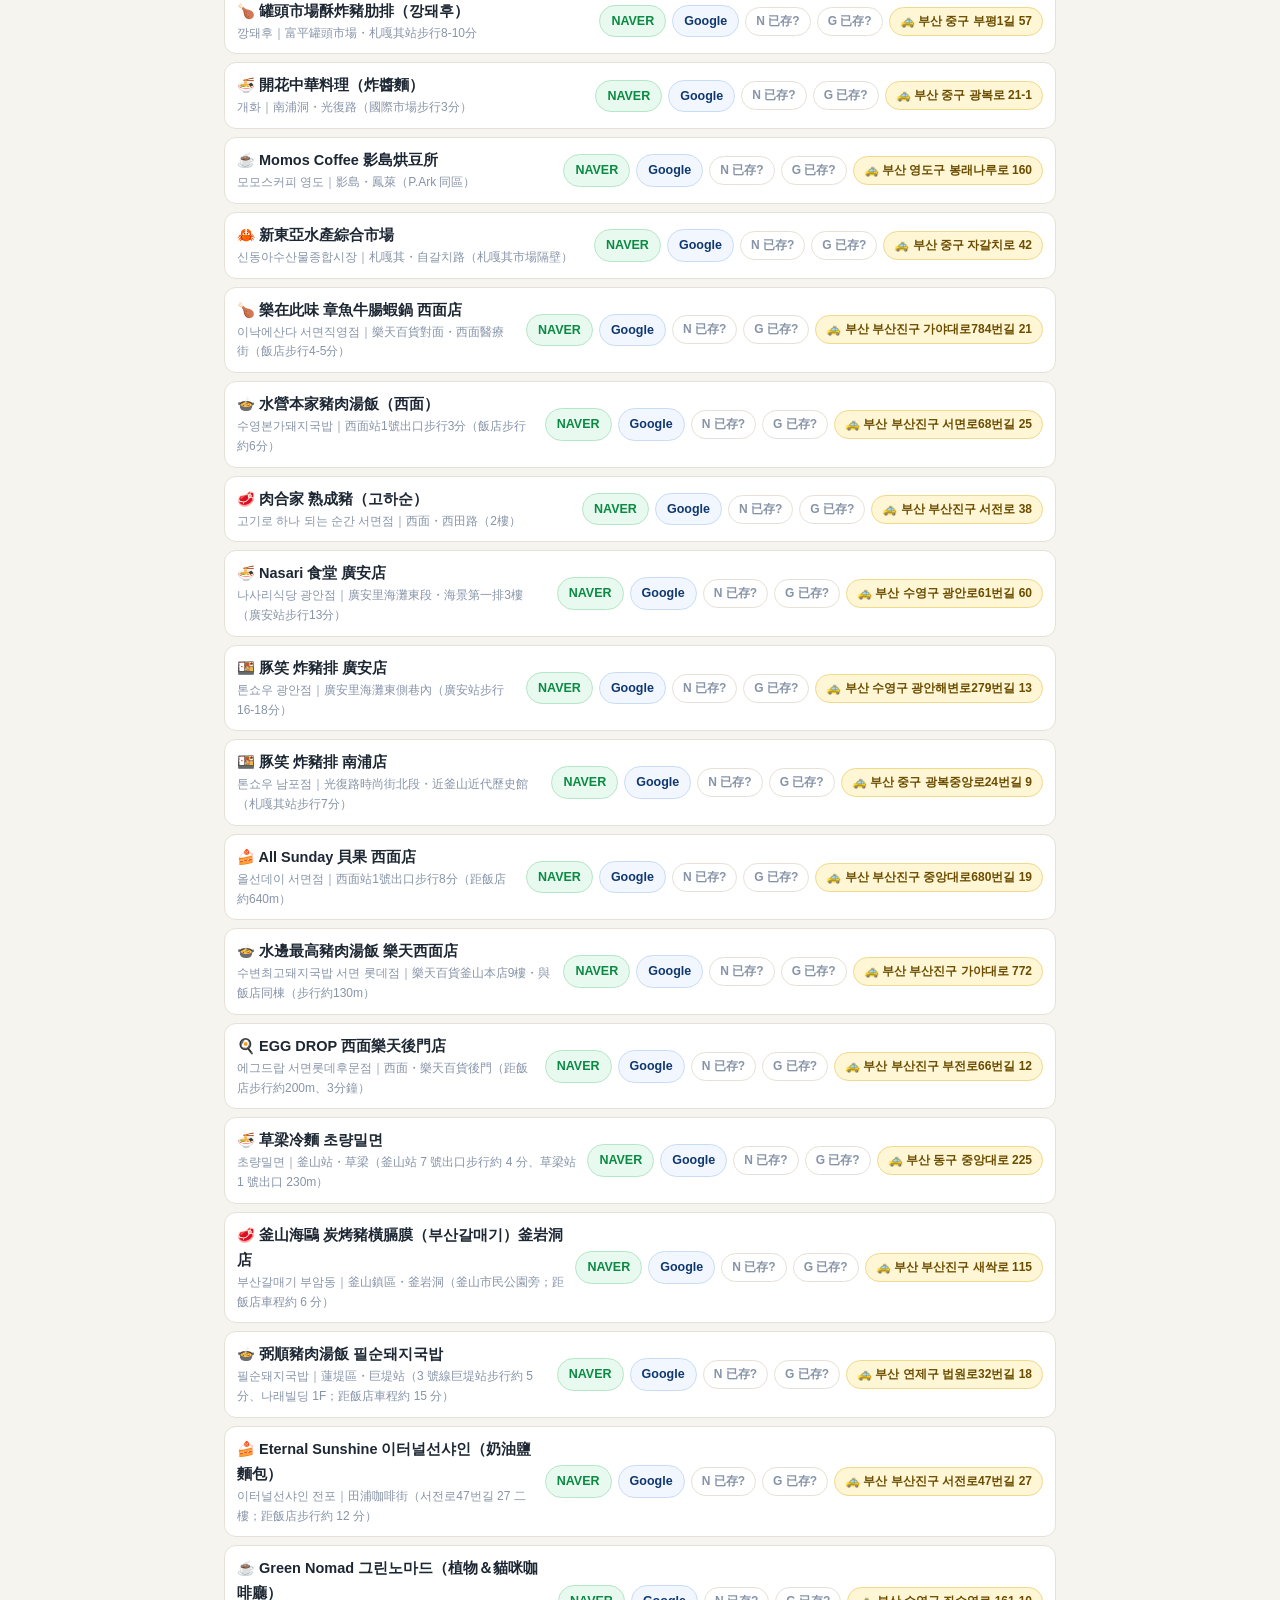
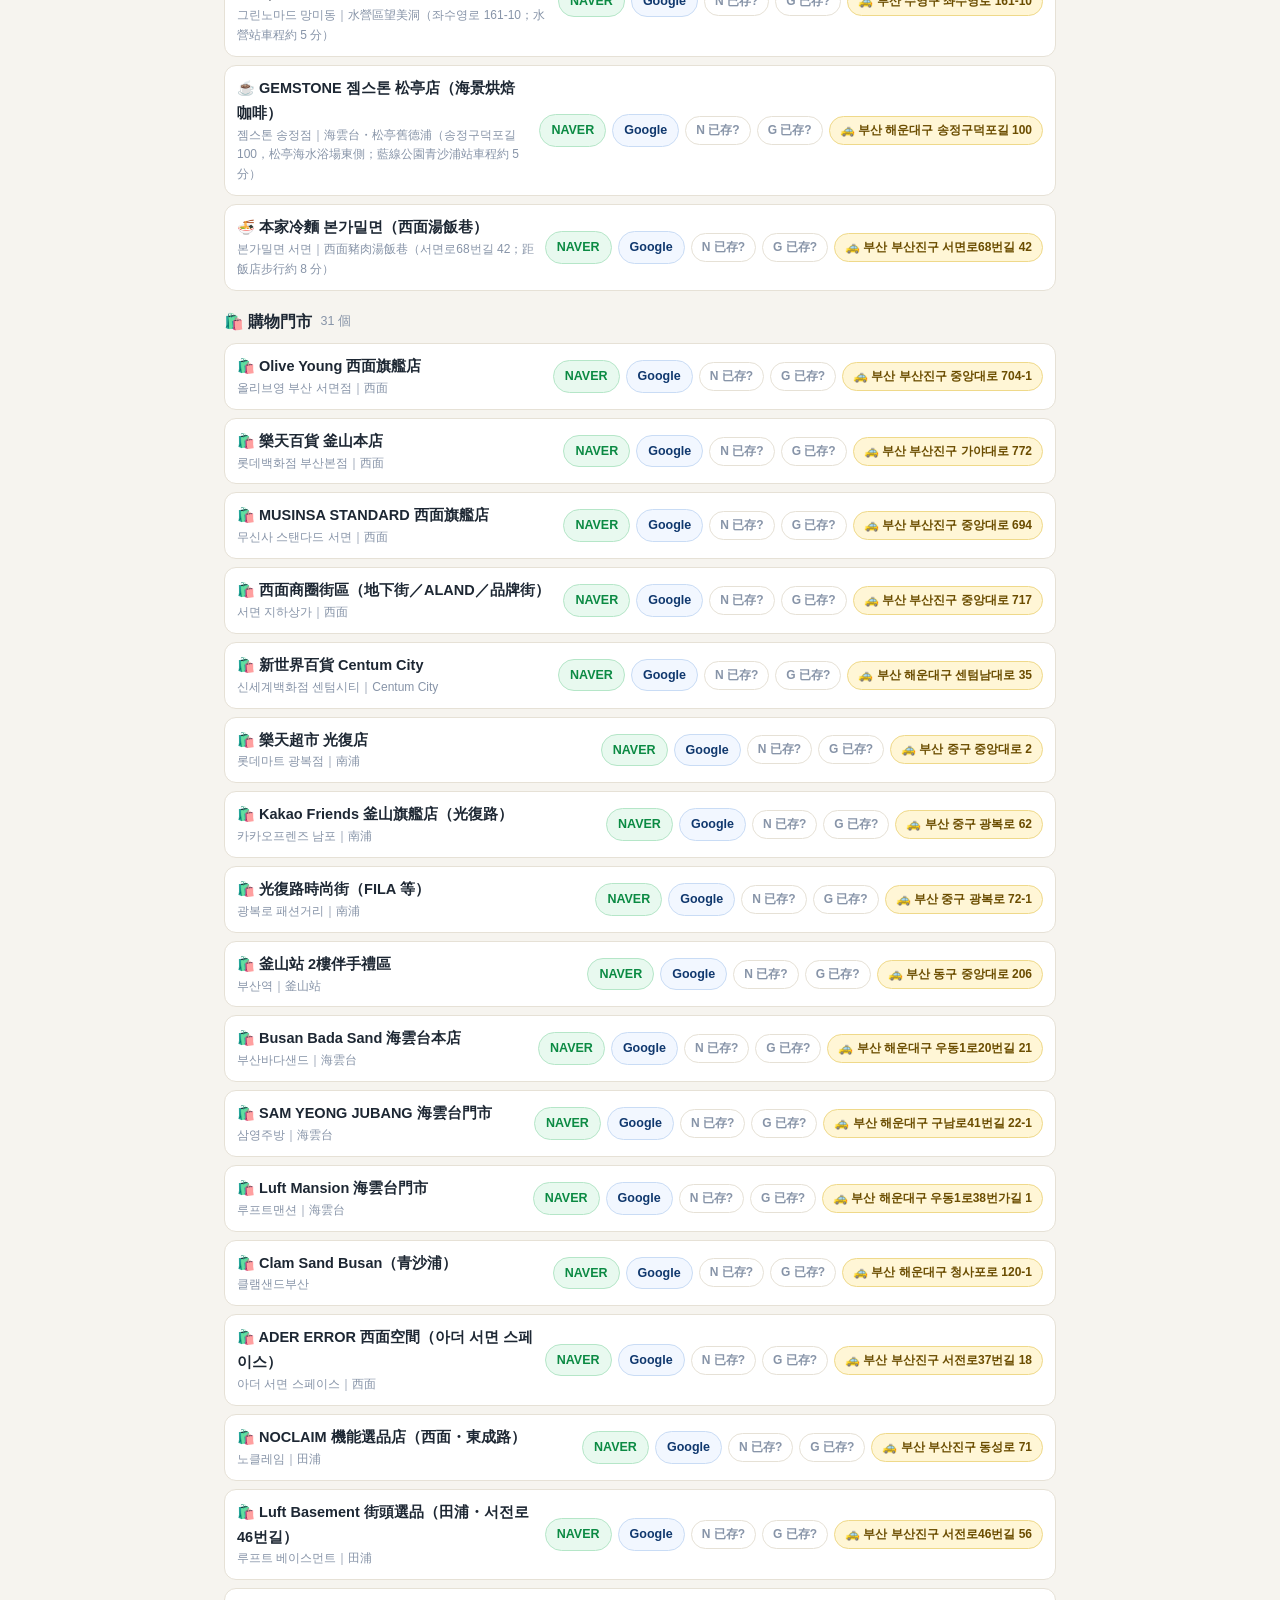
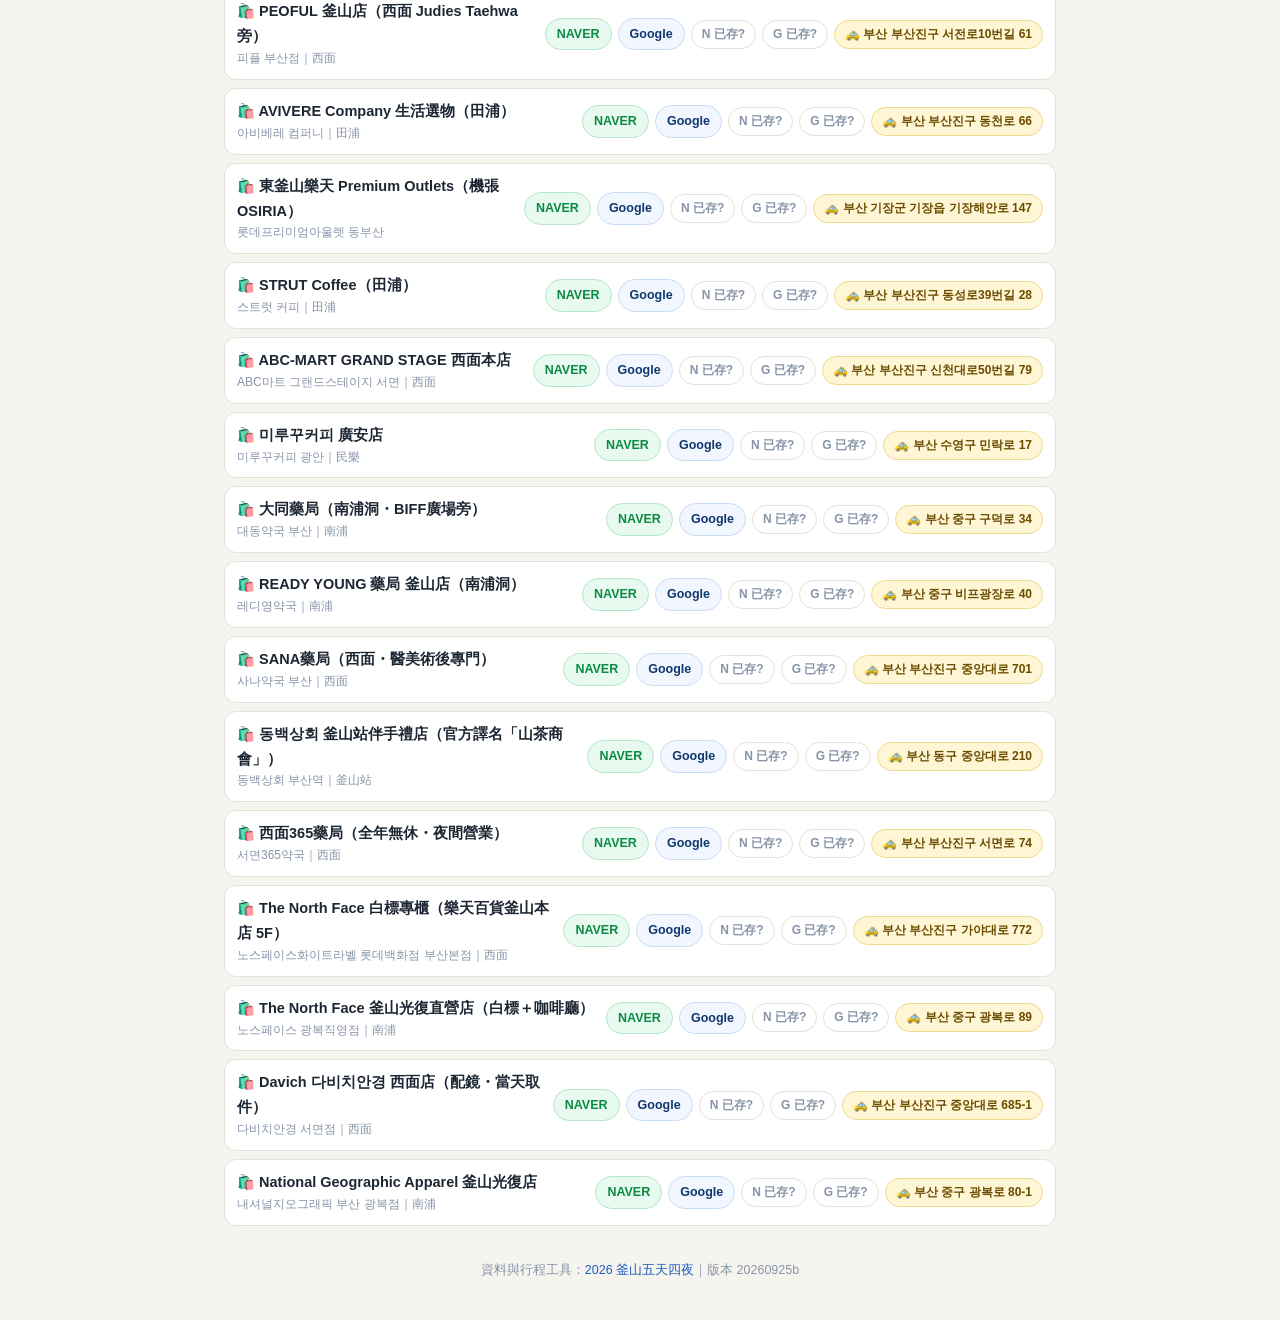
==== commit 9bb32ae3: "NAVER 中文介面搜不到地址的解法：Uber 座標深連結＋NAVER 座標直達／導航，全部不靠文字搜尋 - 新增黑色「🚗 Uber 直接設目的地」：m.uber.com/ul 深連結帶座標與韓文名稱" ====
--- a/savelist.html
+++ b/savelist.html
@@ -121,7 +121,7 @@
 
 <footer>資料與行程工具：<a href="index.html">2026 釜山五天四夜</a>｜版本 <span id="ver"></span></footer>
 
-<script src="assets/data.js?v=20260925a"></script>
+<script src="assets/data.js?v=20260925b"></script>
 <script>
 (function () {
   'use strict';
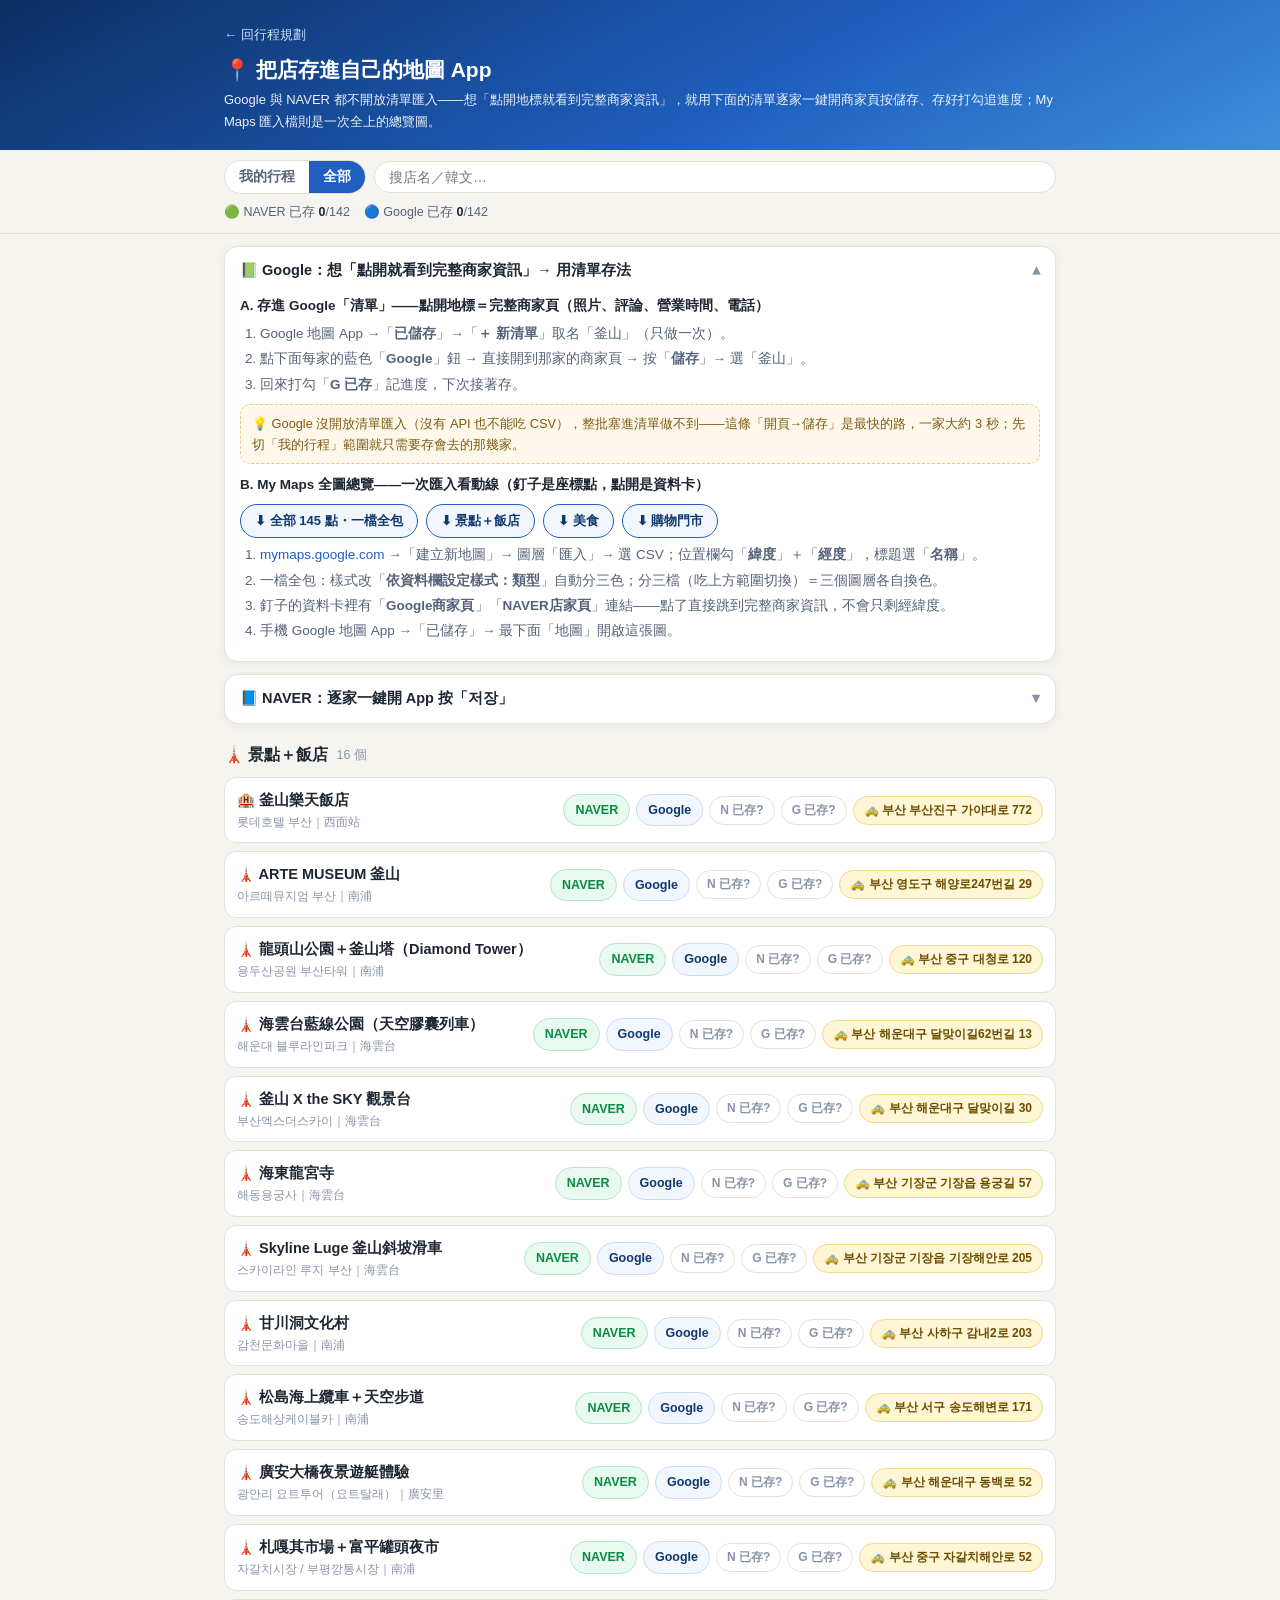
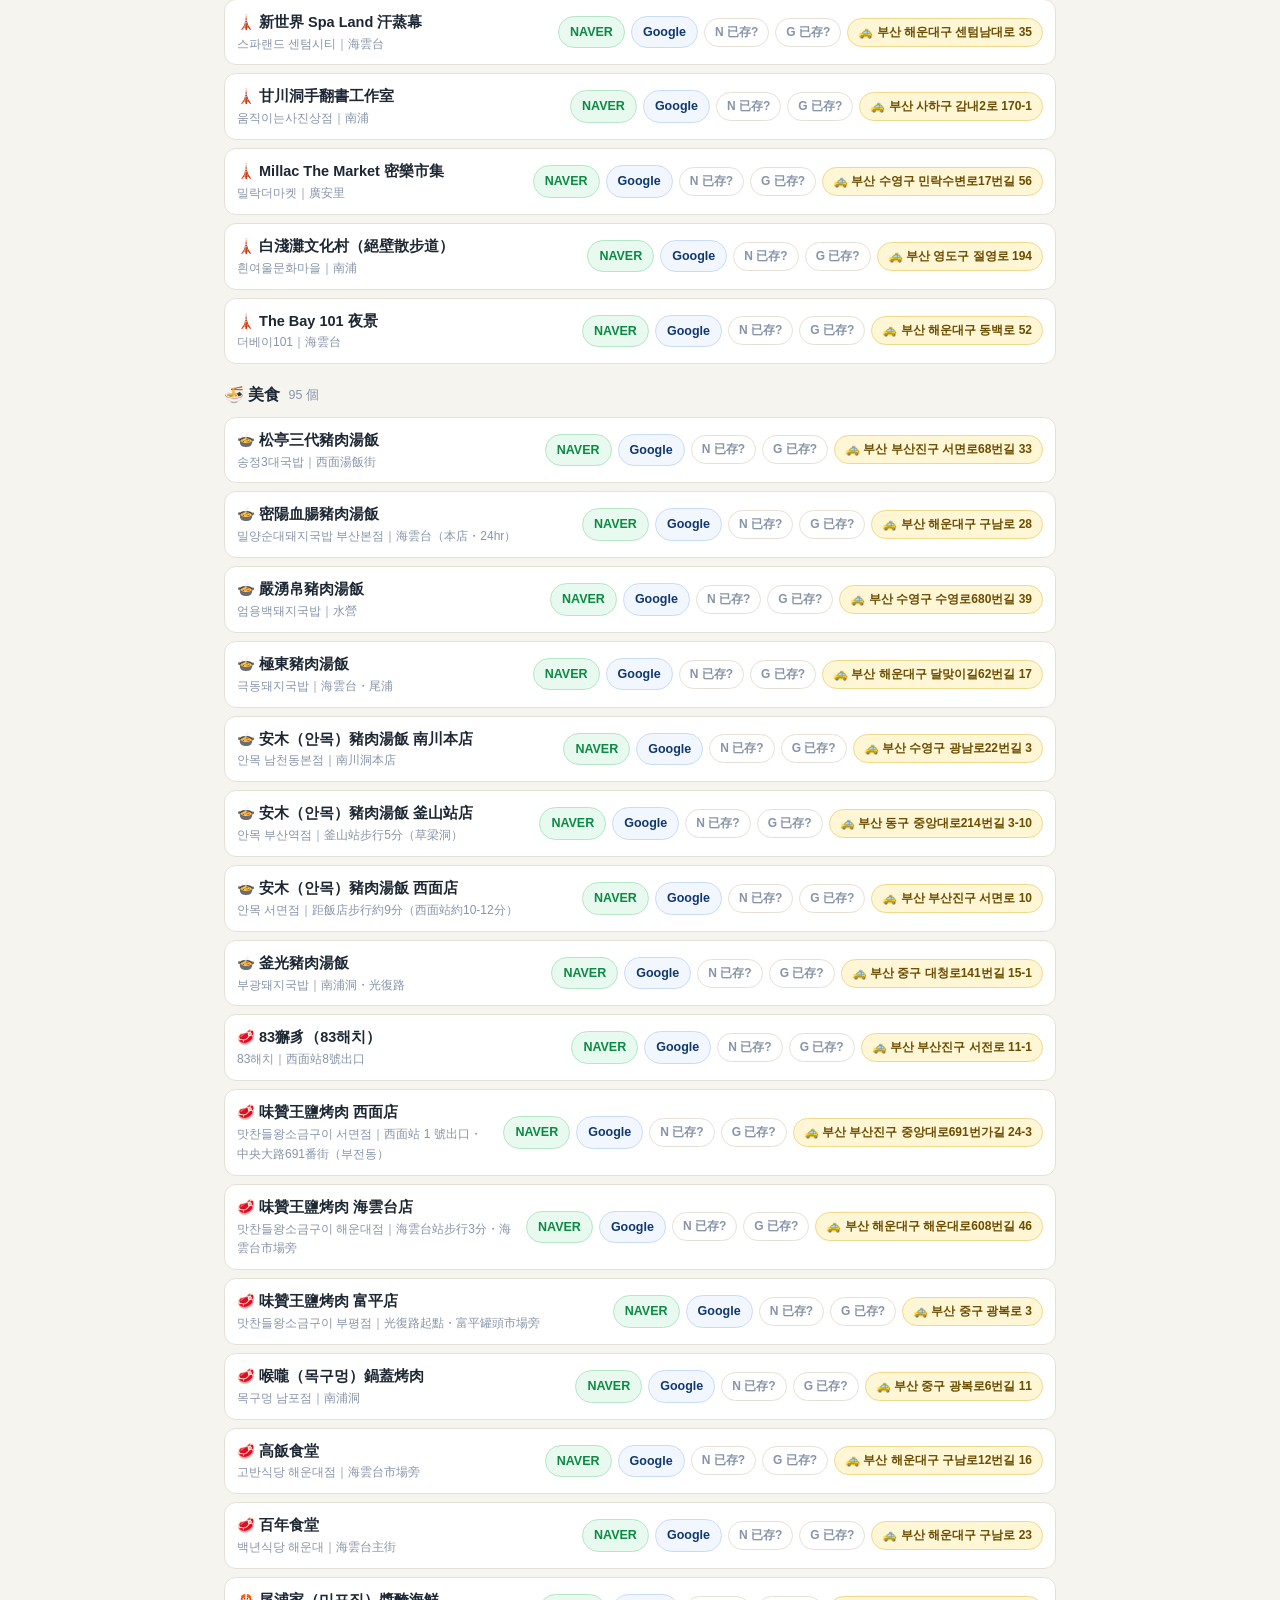
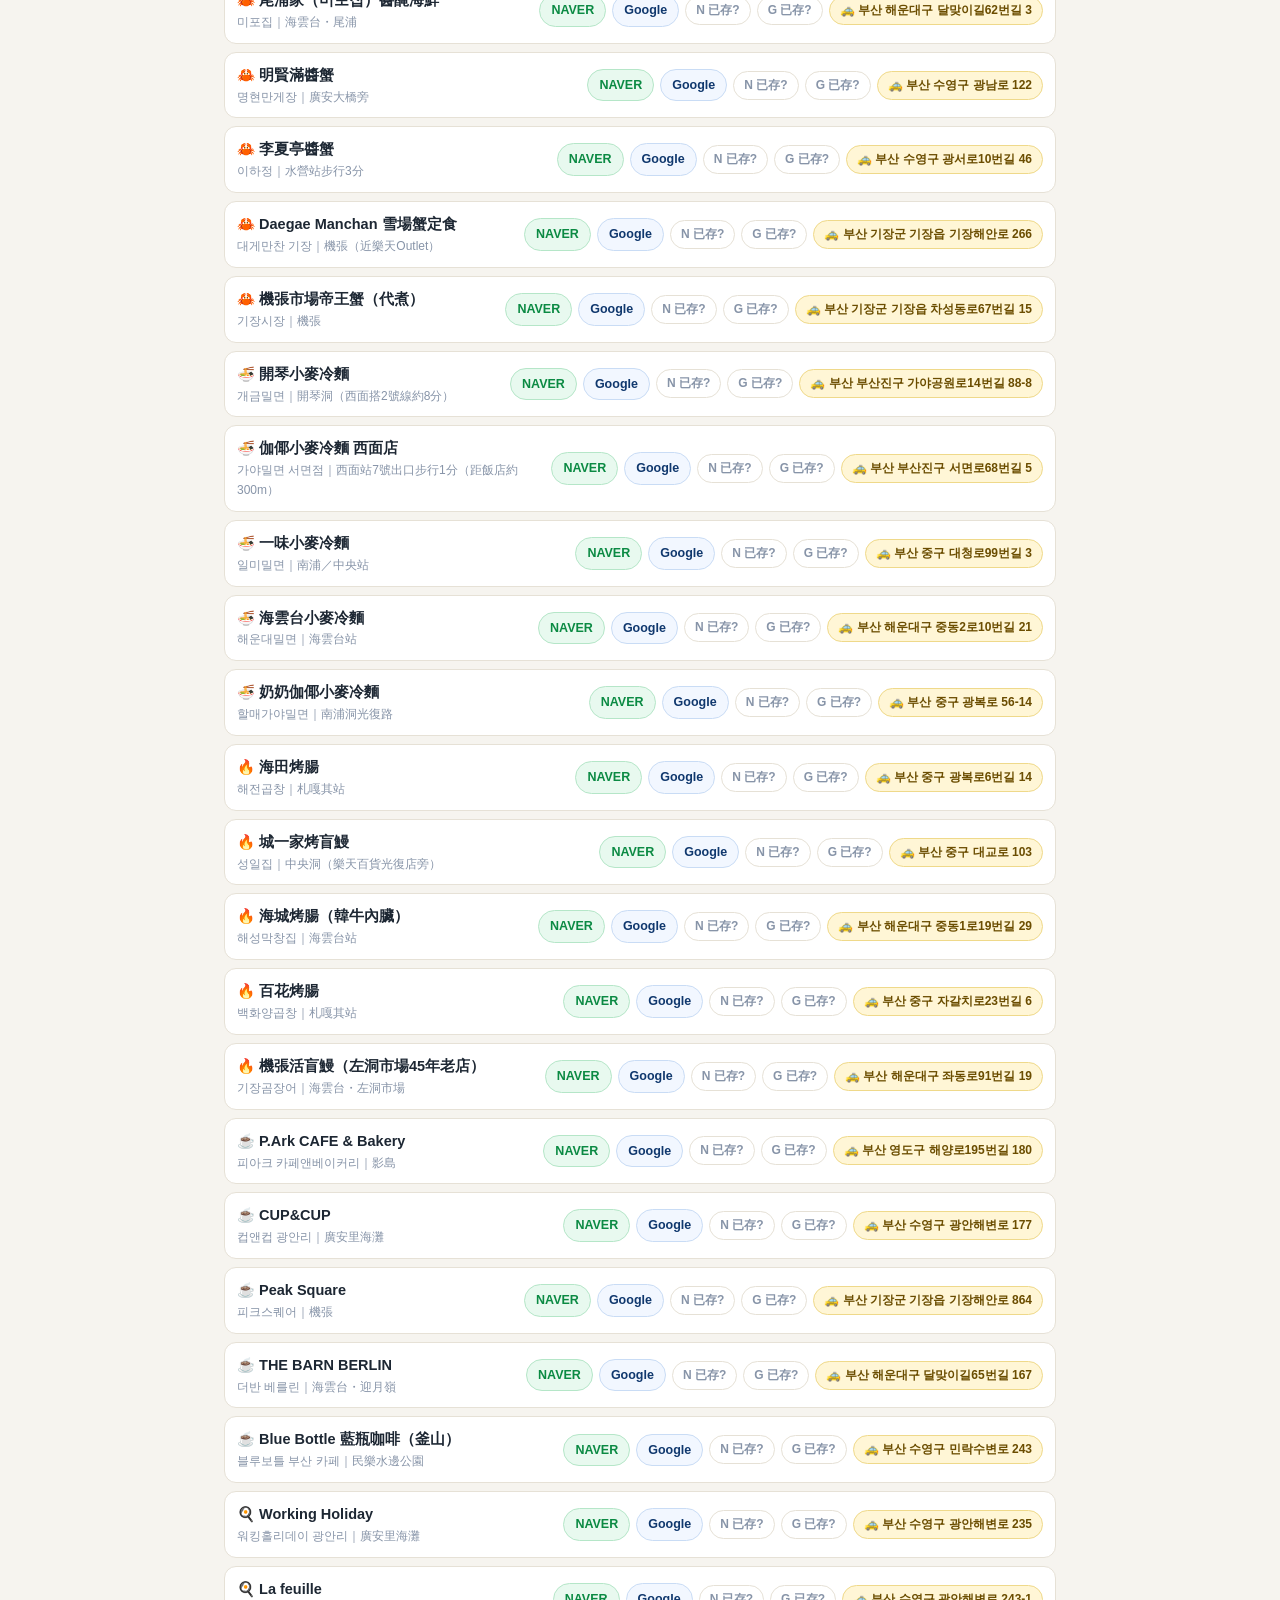
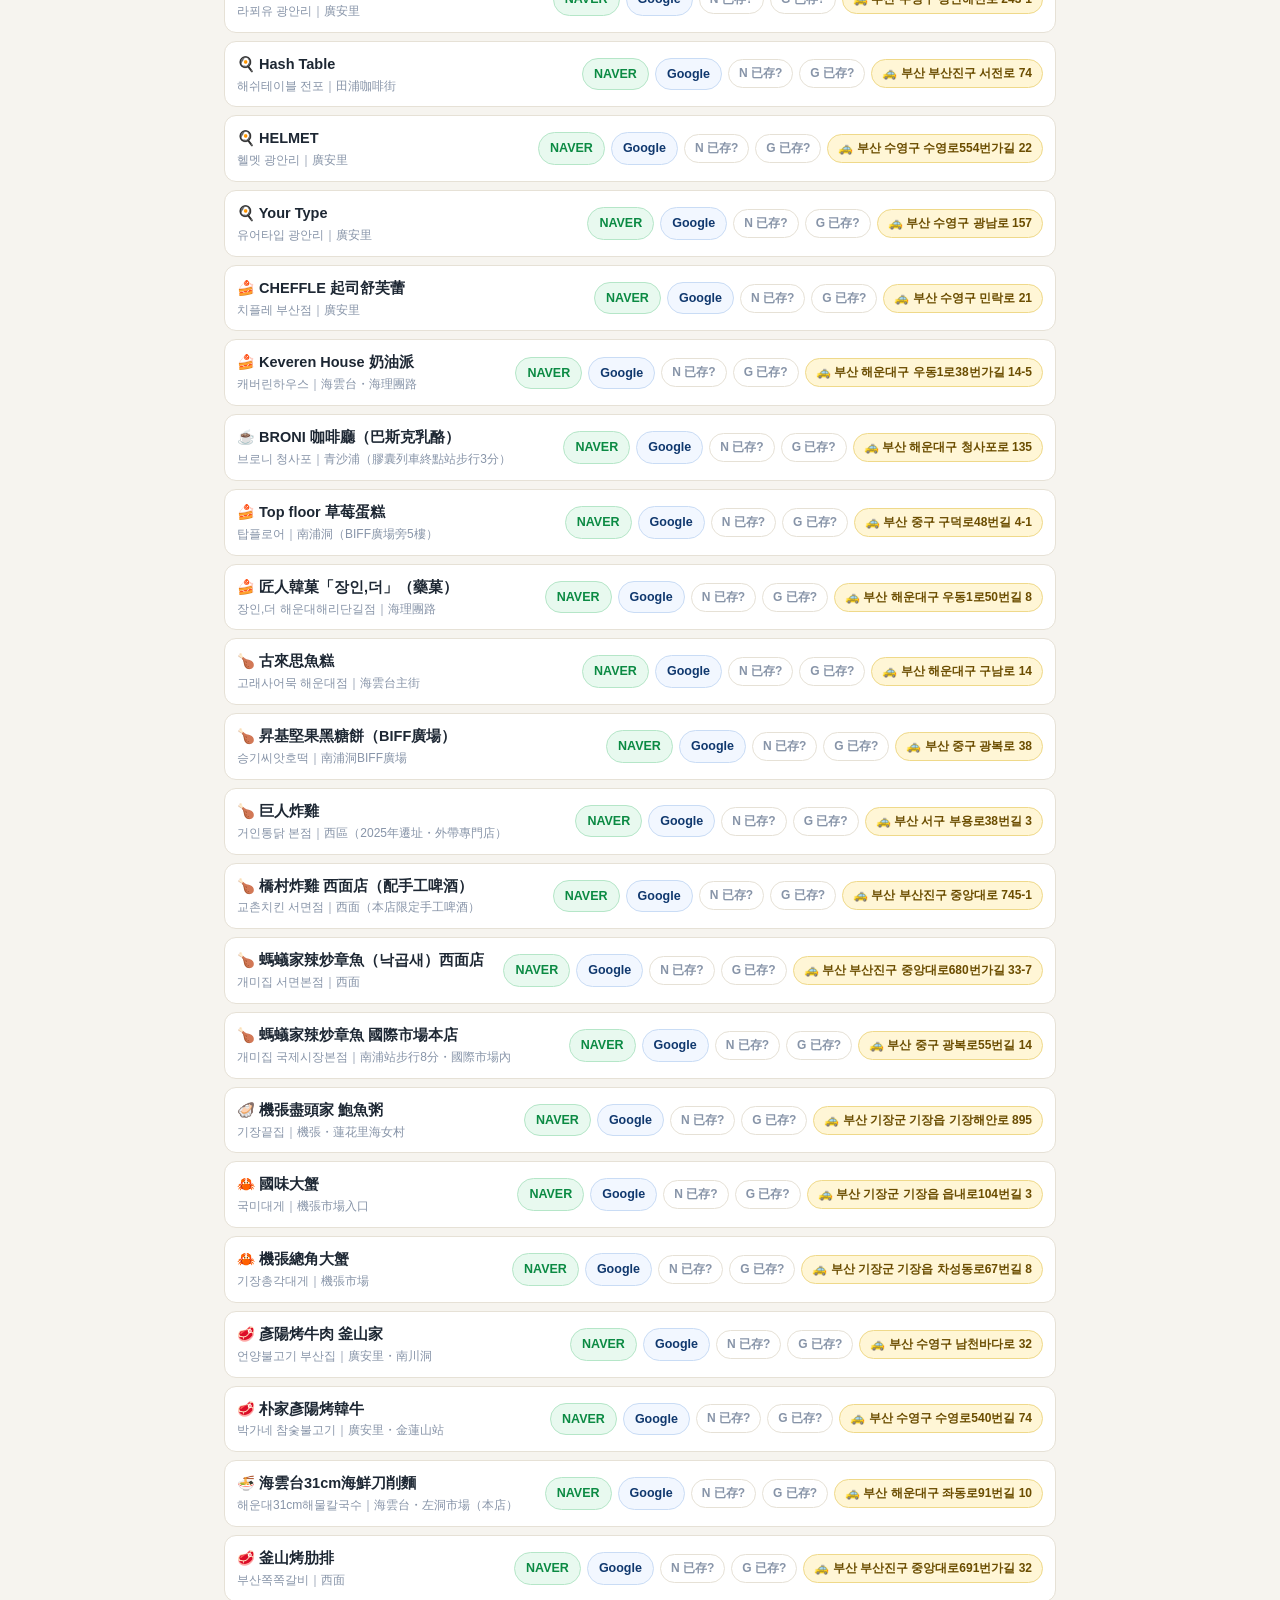
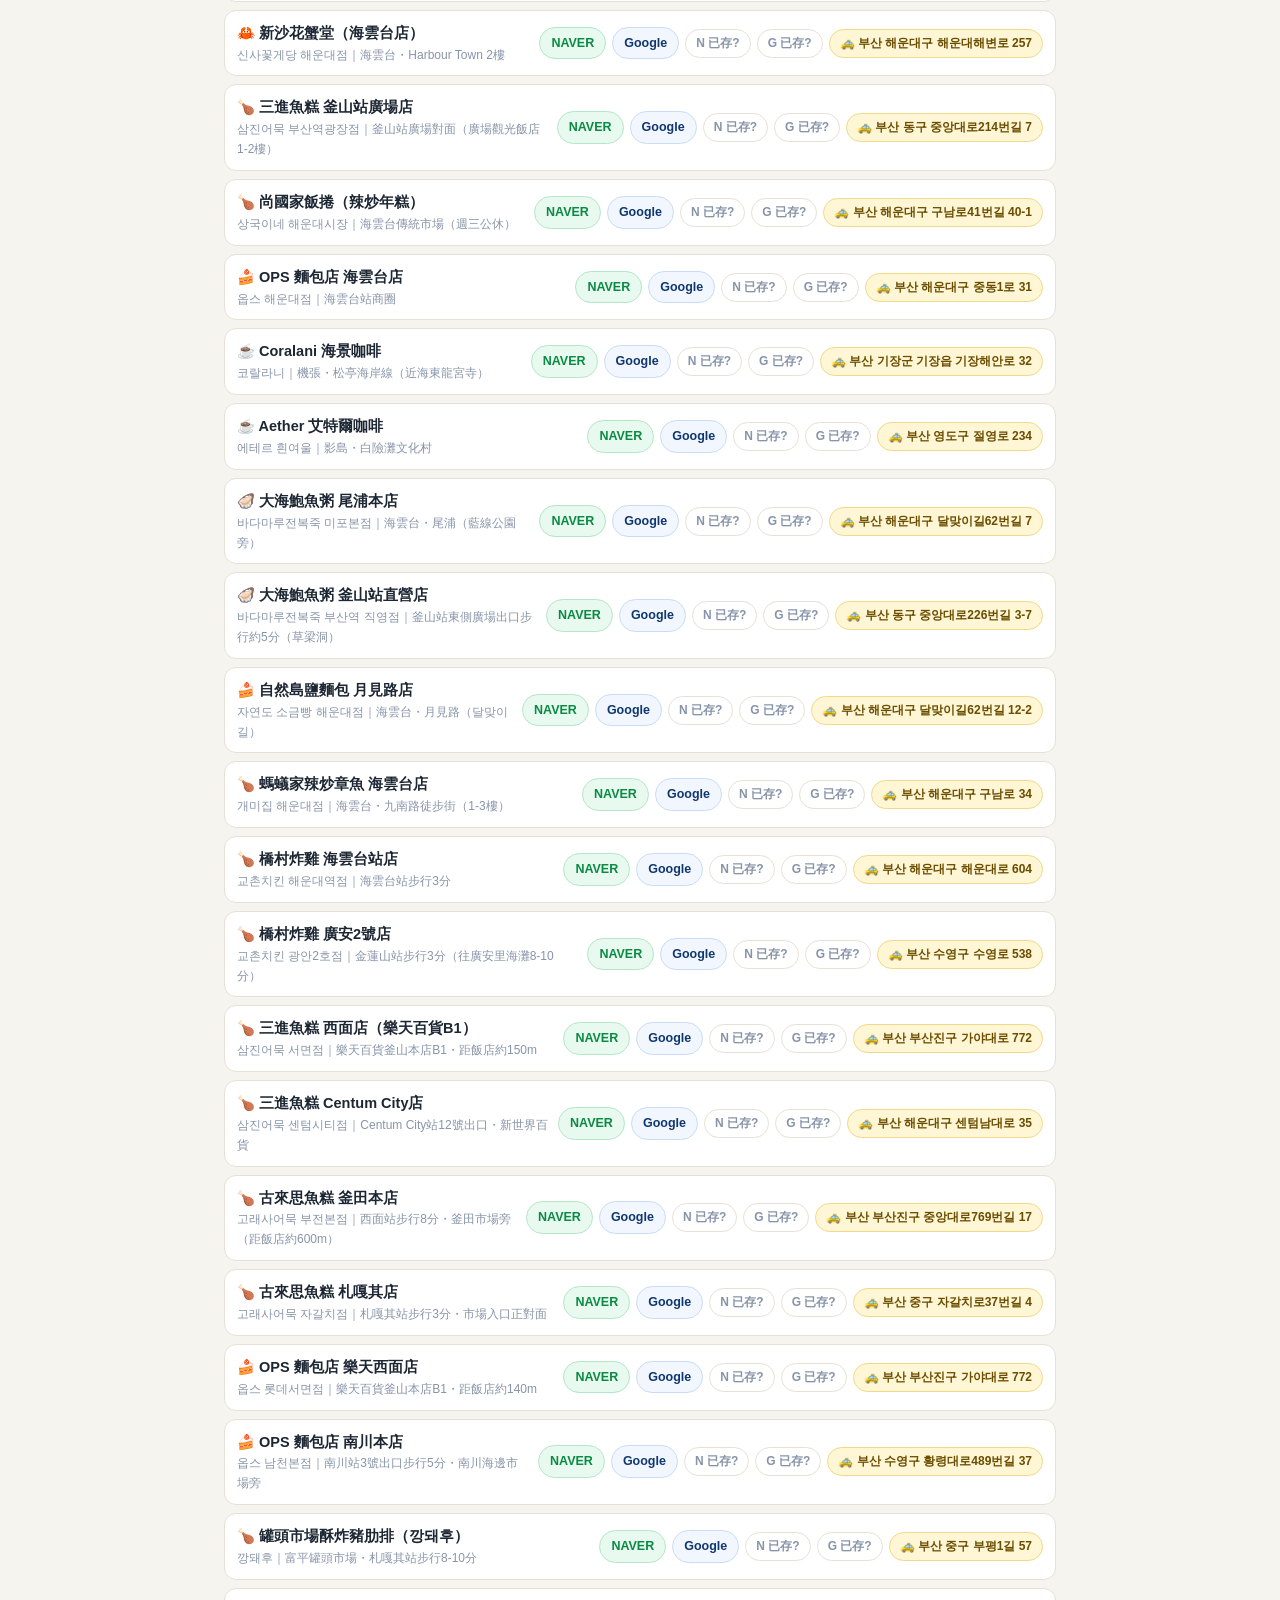
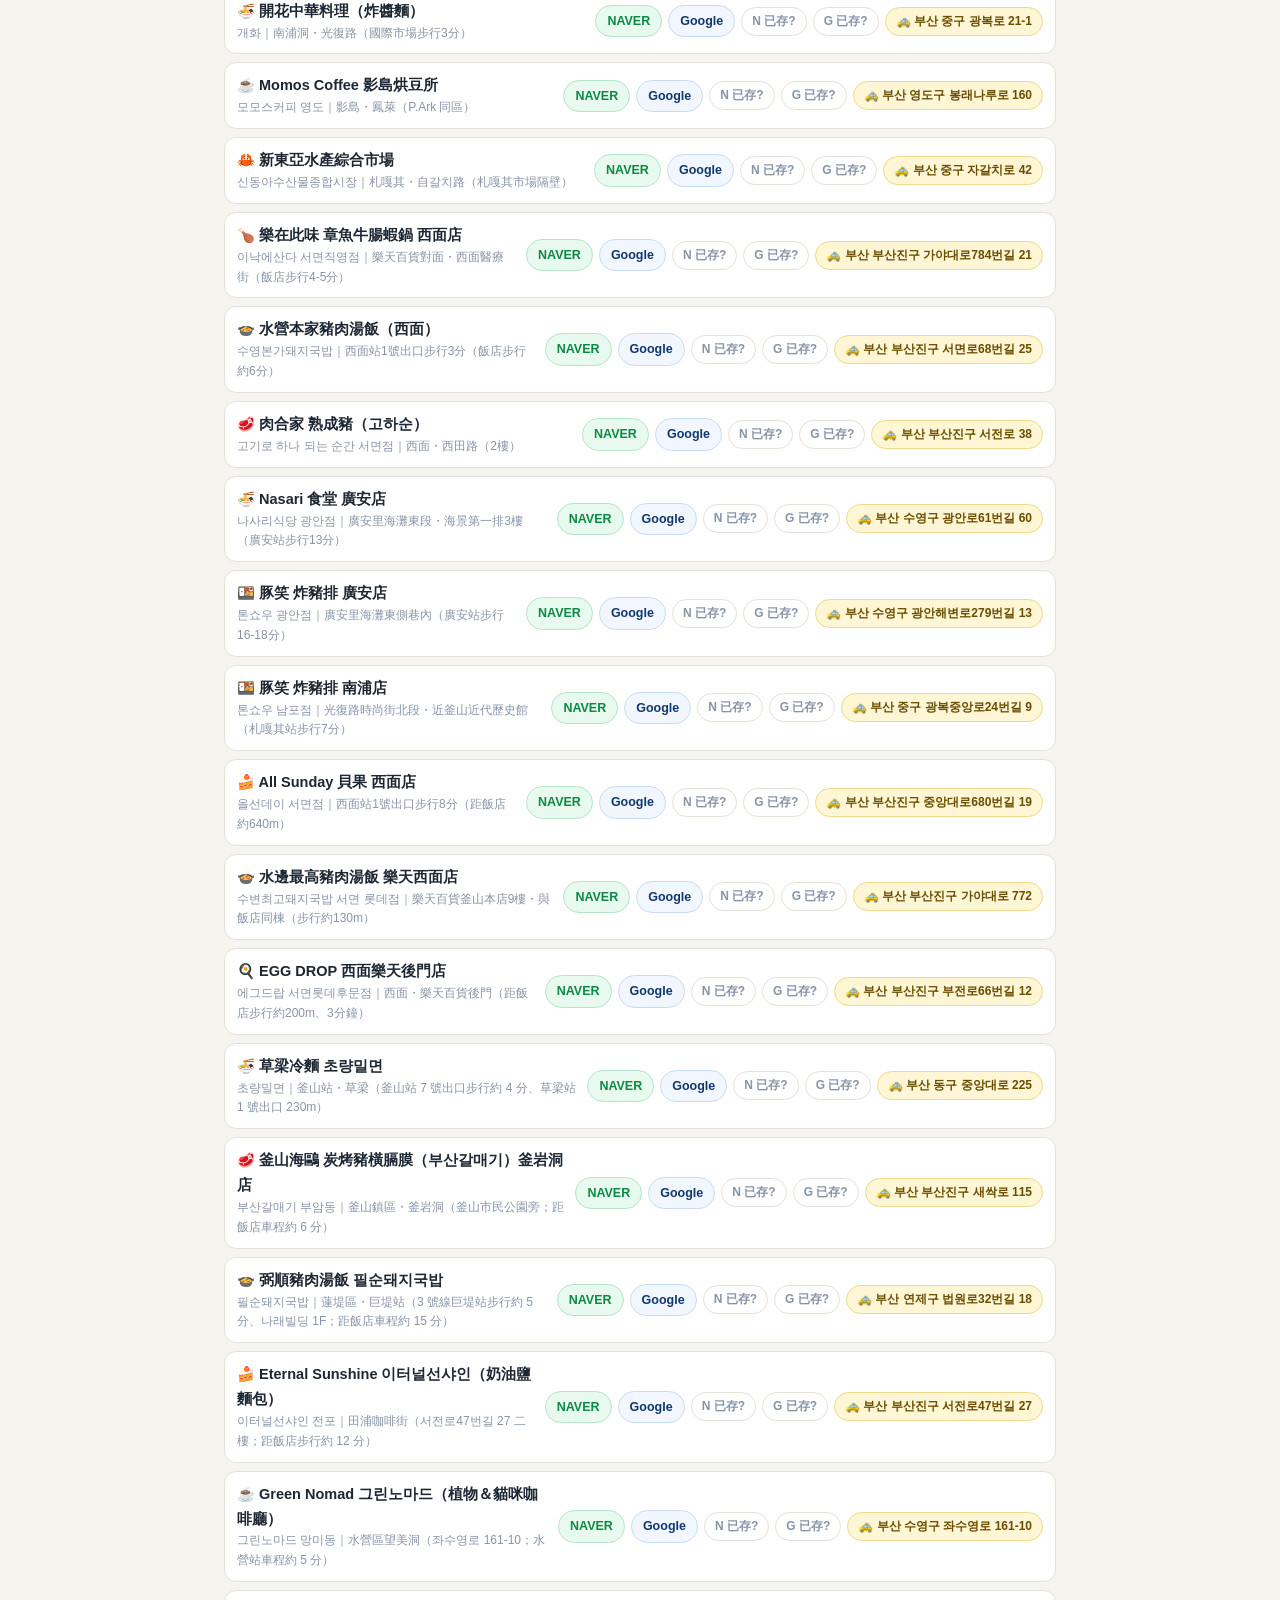
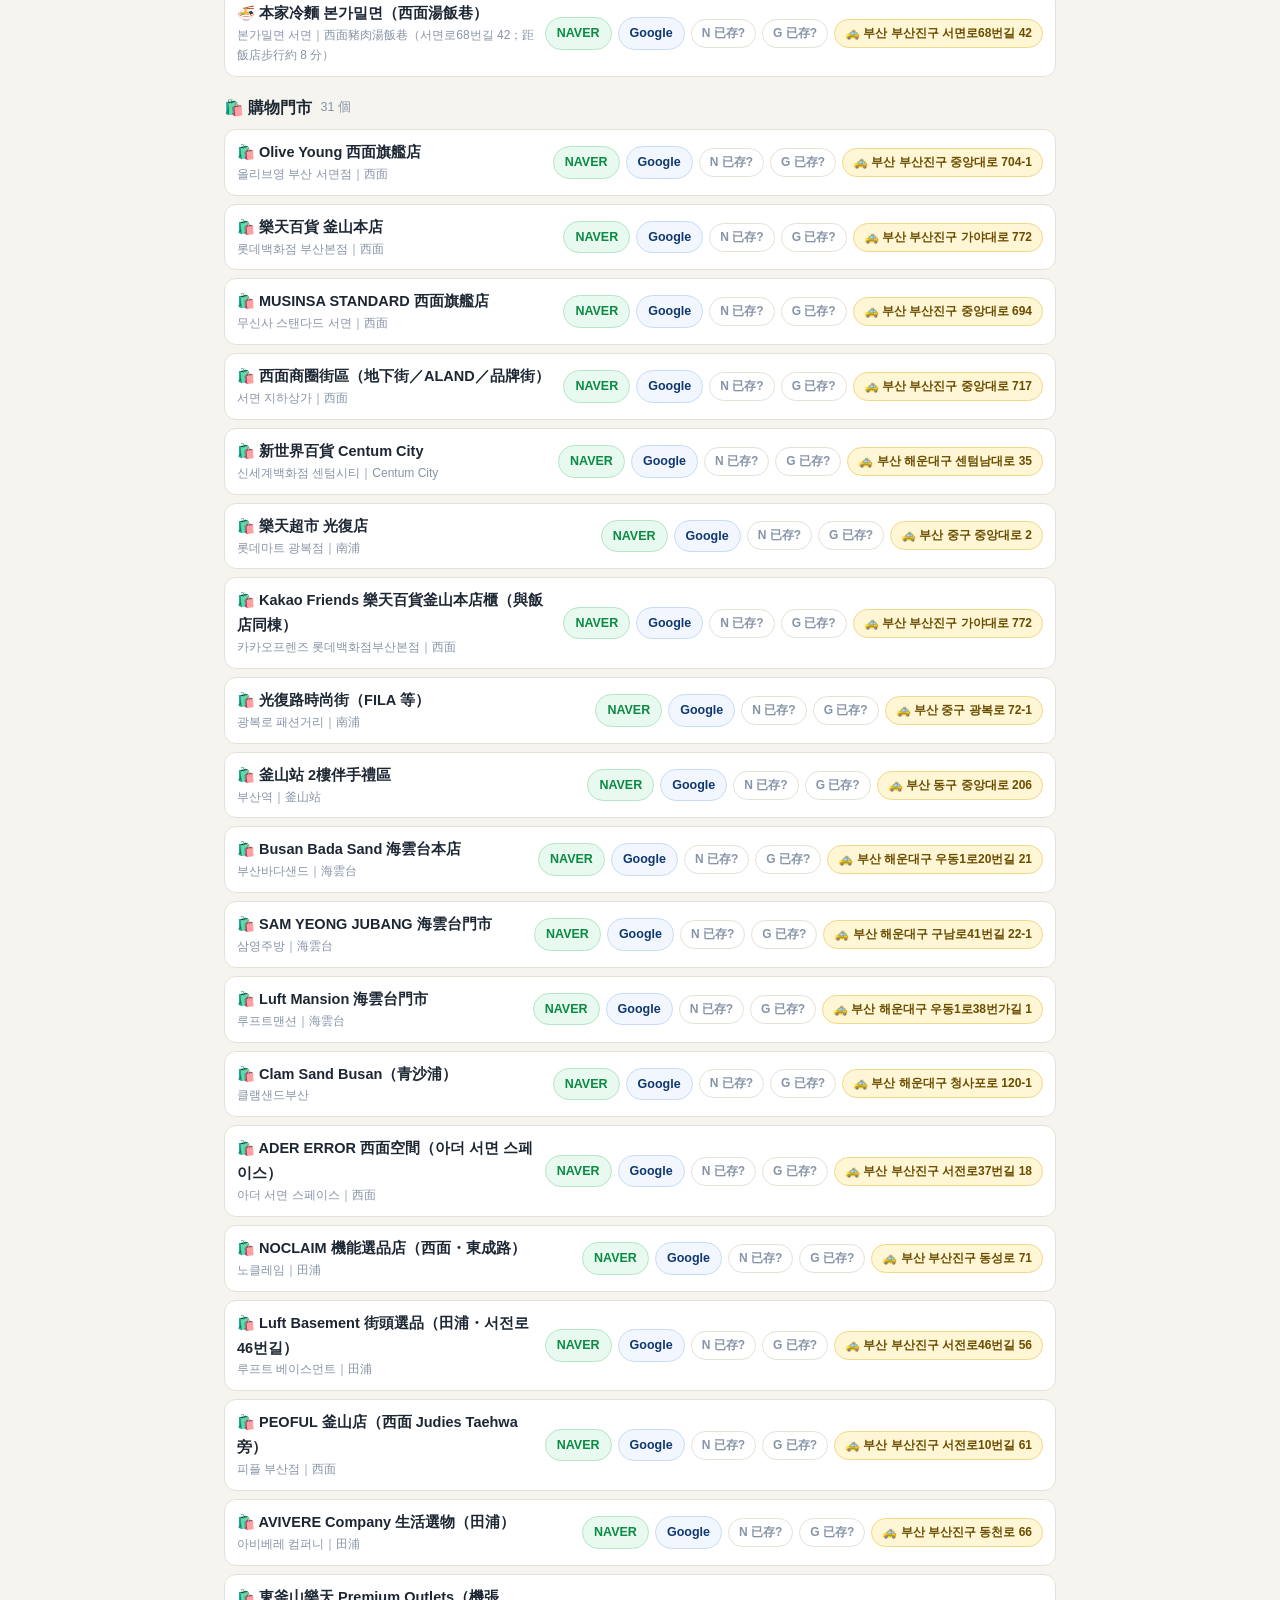
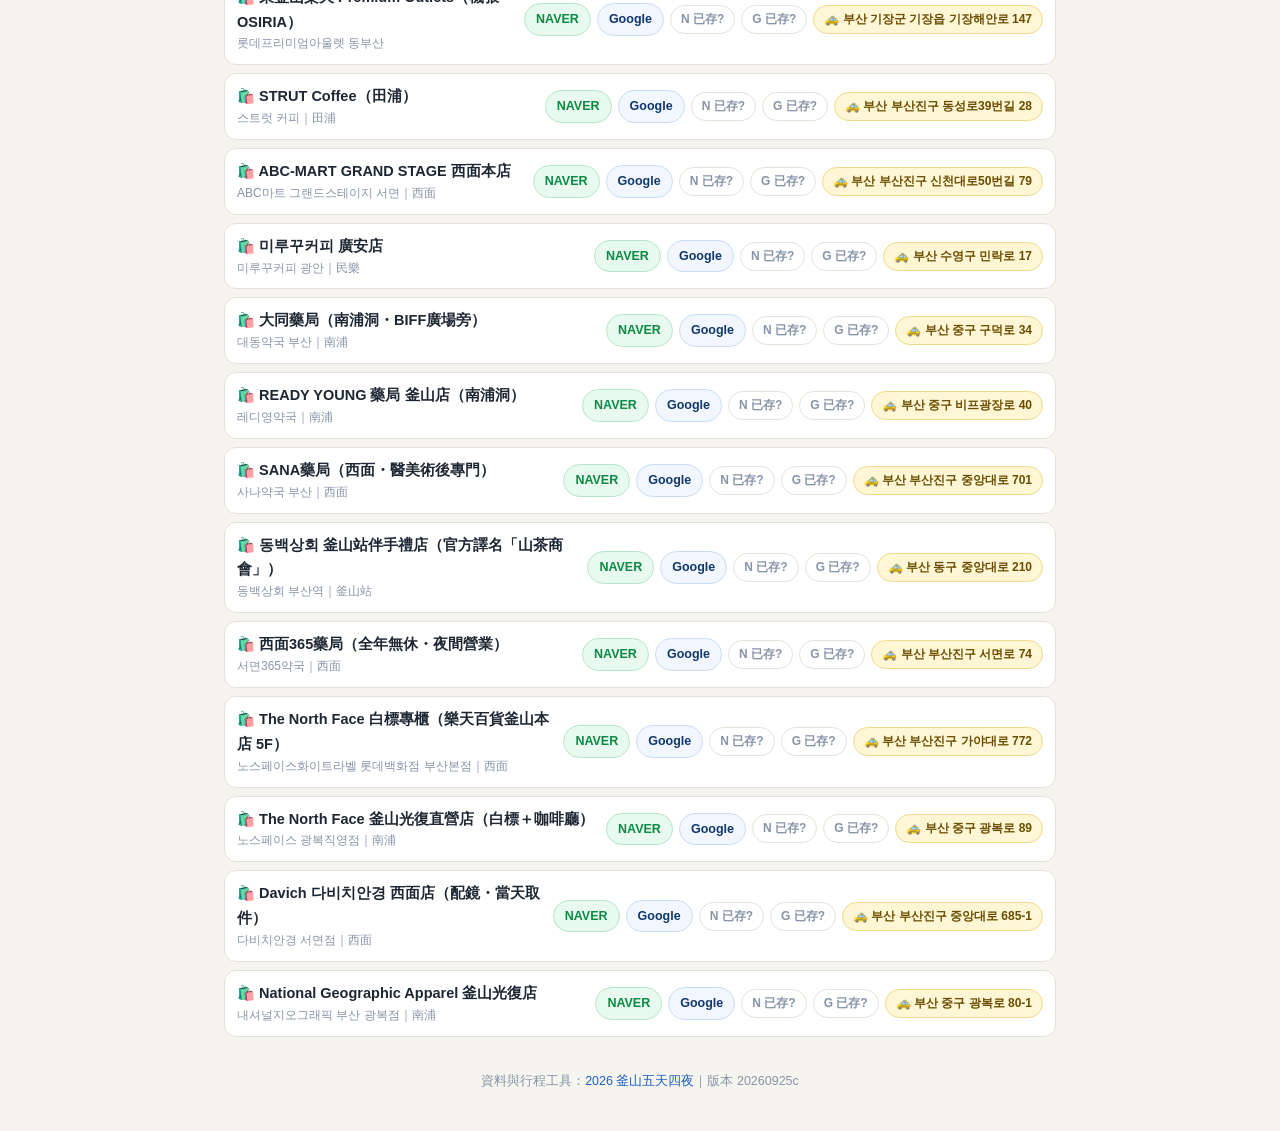
==== commit 368a81af: "五種按鈕全面核對：Google 144 筆逐一驗證、再移除兩家歇業店、Google 改「店名＋地址」搜 - Google地圖：144 個查詢用 Google 地圖搜尋端點逐一核對第一筆結果的座標與歇業" ====
--- a/savelist.html
+++ b/savelist.html
@@ -121,7 +121,7 @@
 
 <footer>資料與行程工具：<a href="index.html">2026 釜山五天四夜</a>｜版本 <span id="ver"></span></footer>
 
-<script src="assets/data.js?v=20260925b"></script>
+<script src="assets/data.js?v=20260925c"></script>
 <script>
 (function () {
   'use strict';
@@ -257,7 +257,7 @@
           <div class="nm"><b>${r.icon} ${esc(r.name)}</b><span class="kr">${esc(r.kr)}${r.area ? '｜' + esc(r.area) : ''}</span></div>
           <div class="btns">
             <a class="go gn" href="${nvWeb(r.nvKind, r.nvVal)}" data-nv="${esc(nvTarget(r.nvKind, r.nvVal))}" target="_blank" rel="noopener">NAVER</a>
-            <a class="go gg" href="${gmap(r.g)}" target="_blank" rel="noopener">Google</a>
+            <a class="go gg" href="${gmap(r.g + (r.addr ? ' ' + r.addr : ''))}" target="_blank" rel="noopener">Google</a>
             <button class="ck ${d.n ? 'on' : ''}" data-ck="n">N ${d.n ? '✓' : '已存?'}</button>
             <button class="ck ${d.g ? 'on' : ''}" data-ck="g">G ${d.g ? '✓' : '已存?'}</button>
             ${r.addr ? `<button class="ck ad" data-addr="${esc(r.addr)}" title="複製韓文地址，貼到 Uber／Kakao T 目的地">🚕 ${esc(r.addr)}</button>` : ''}
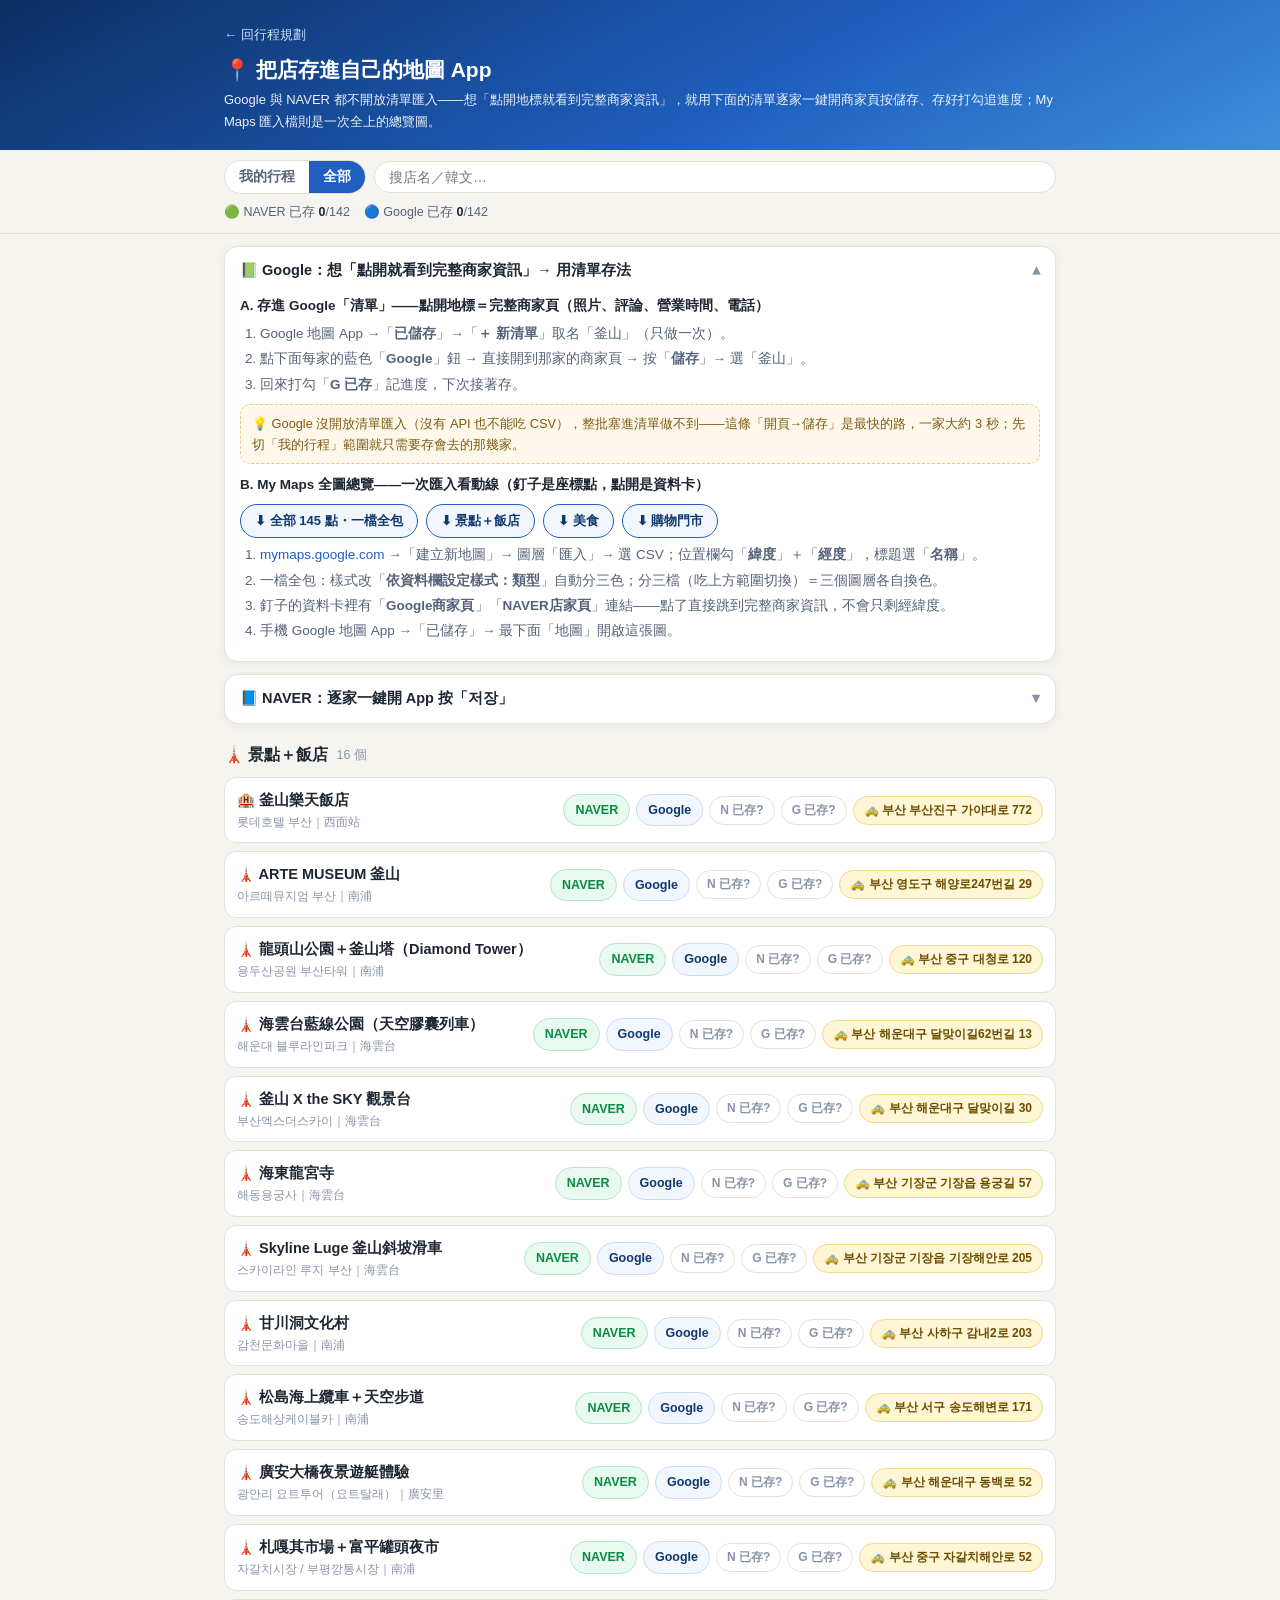
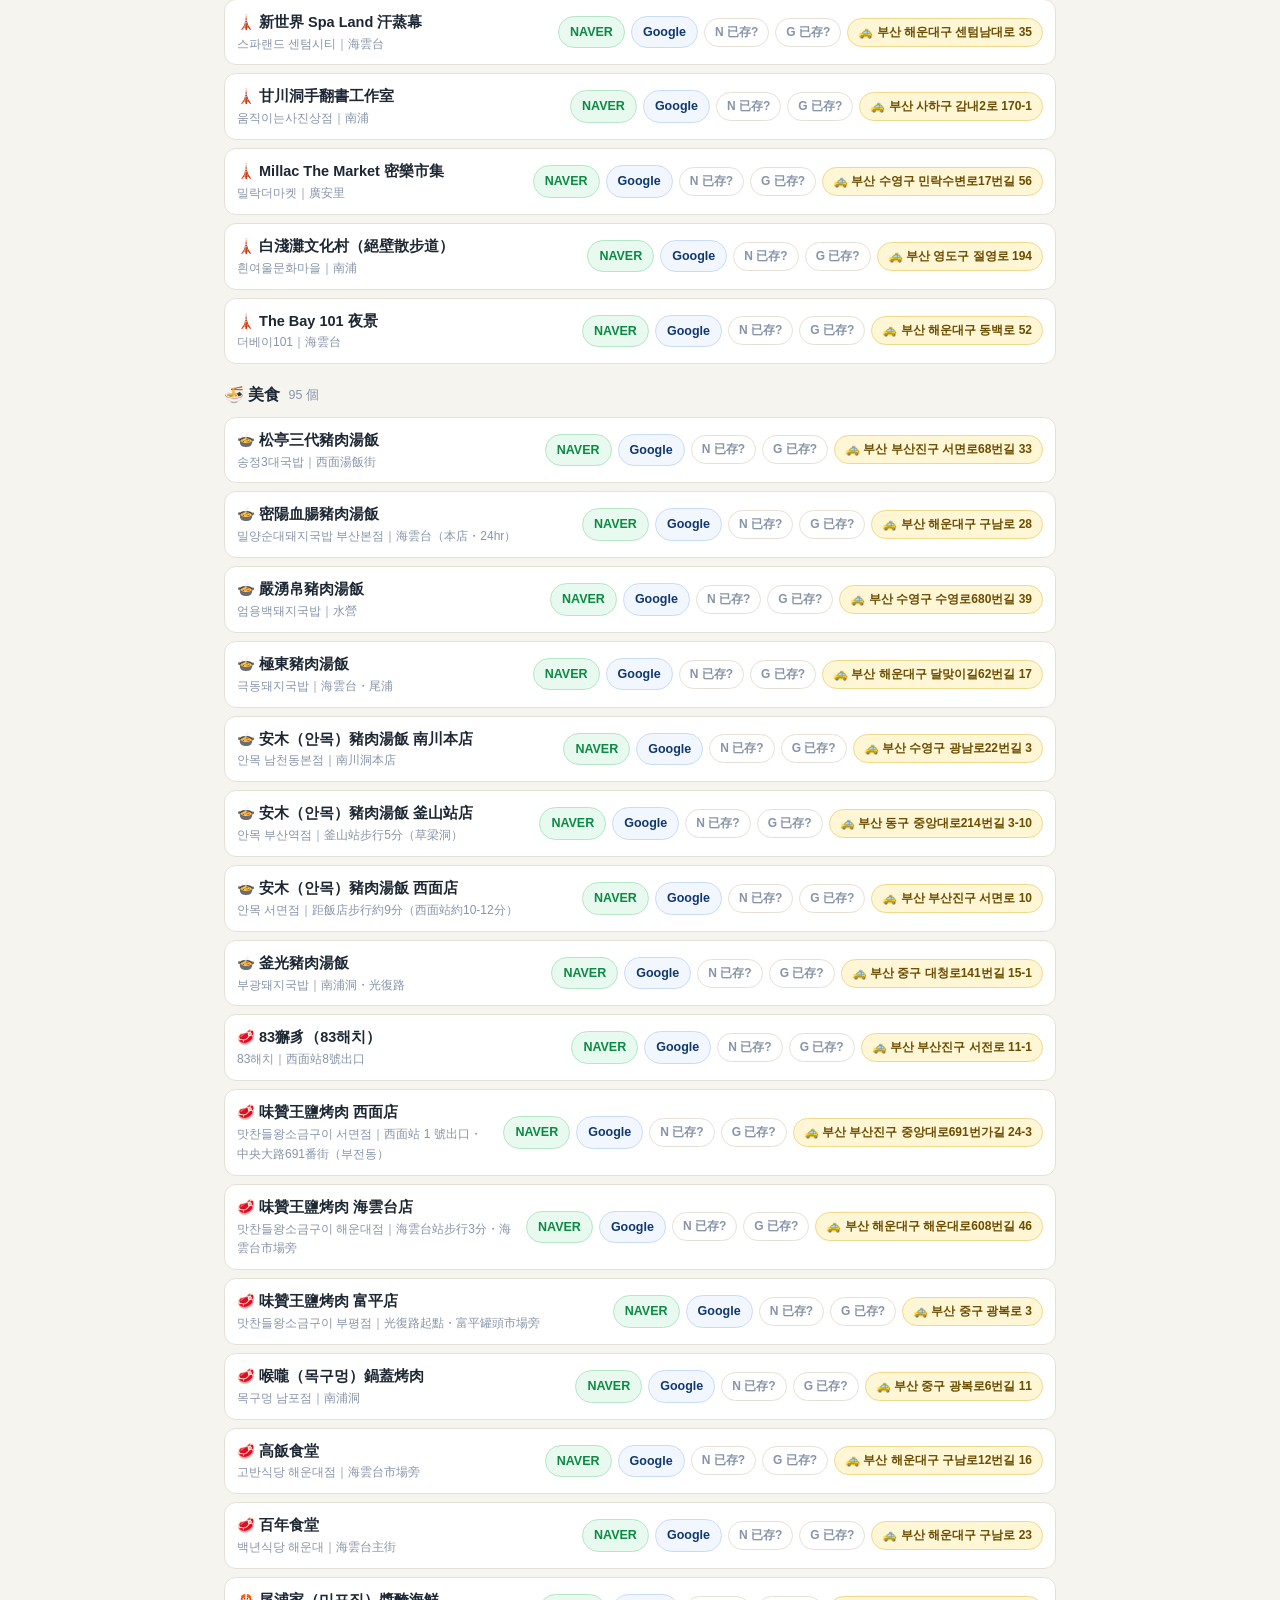
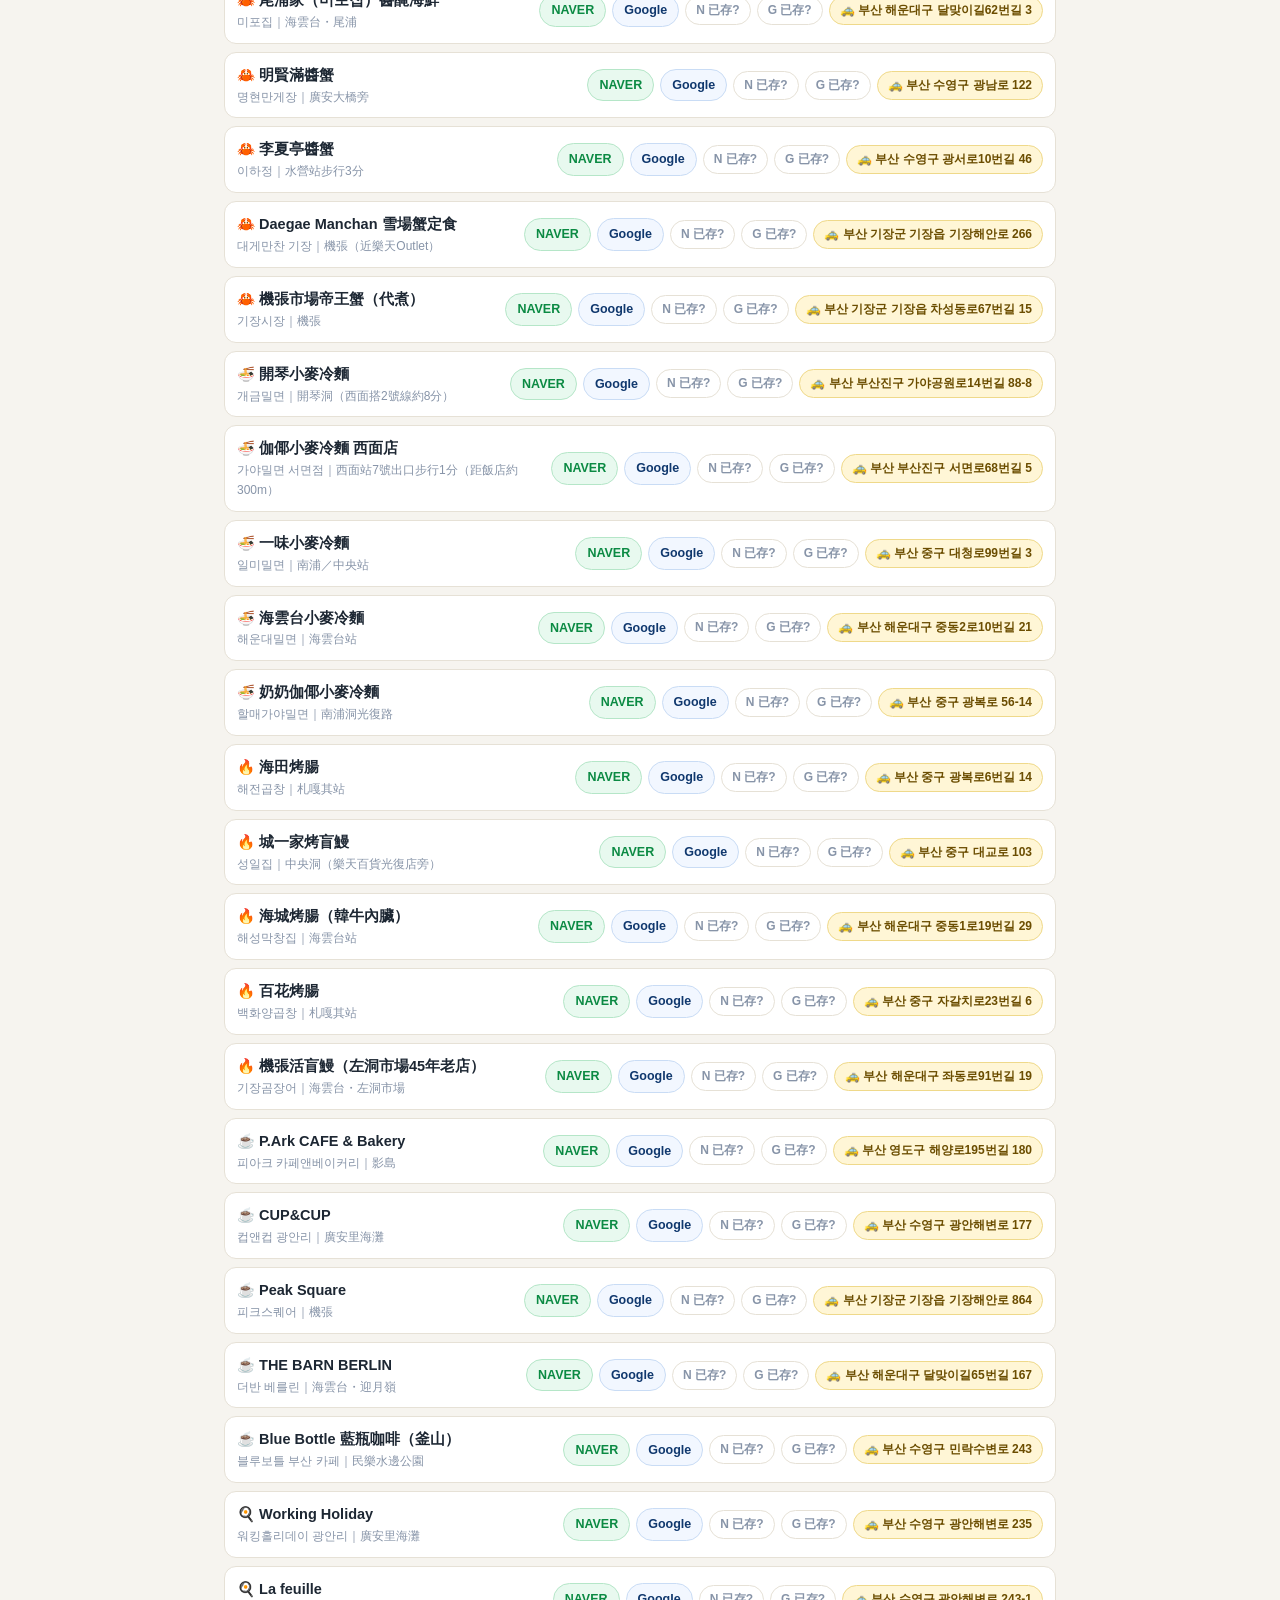
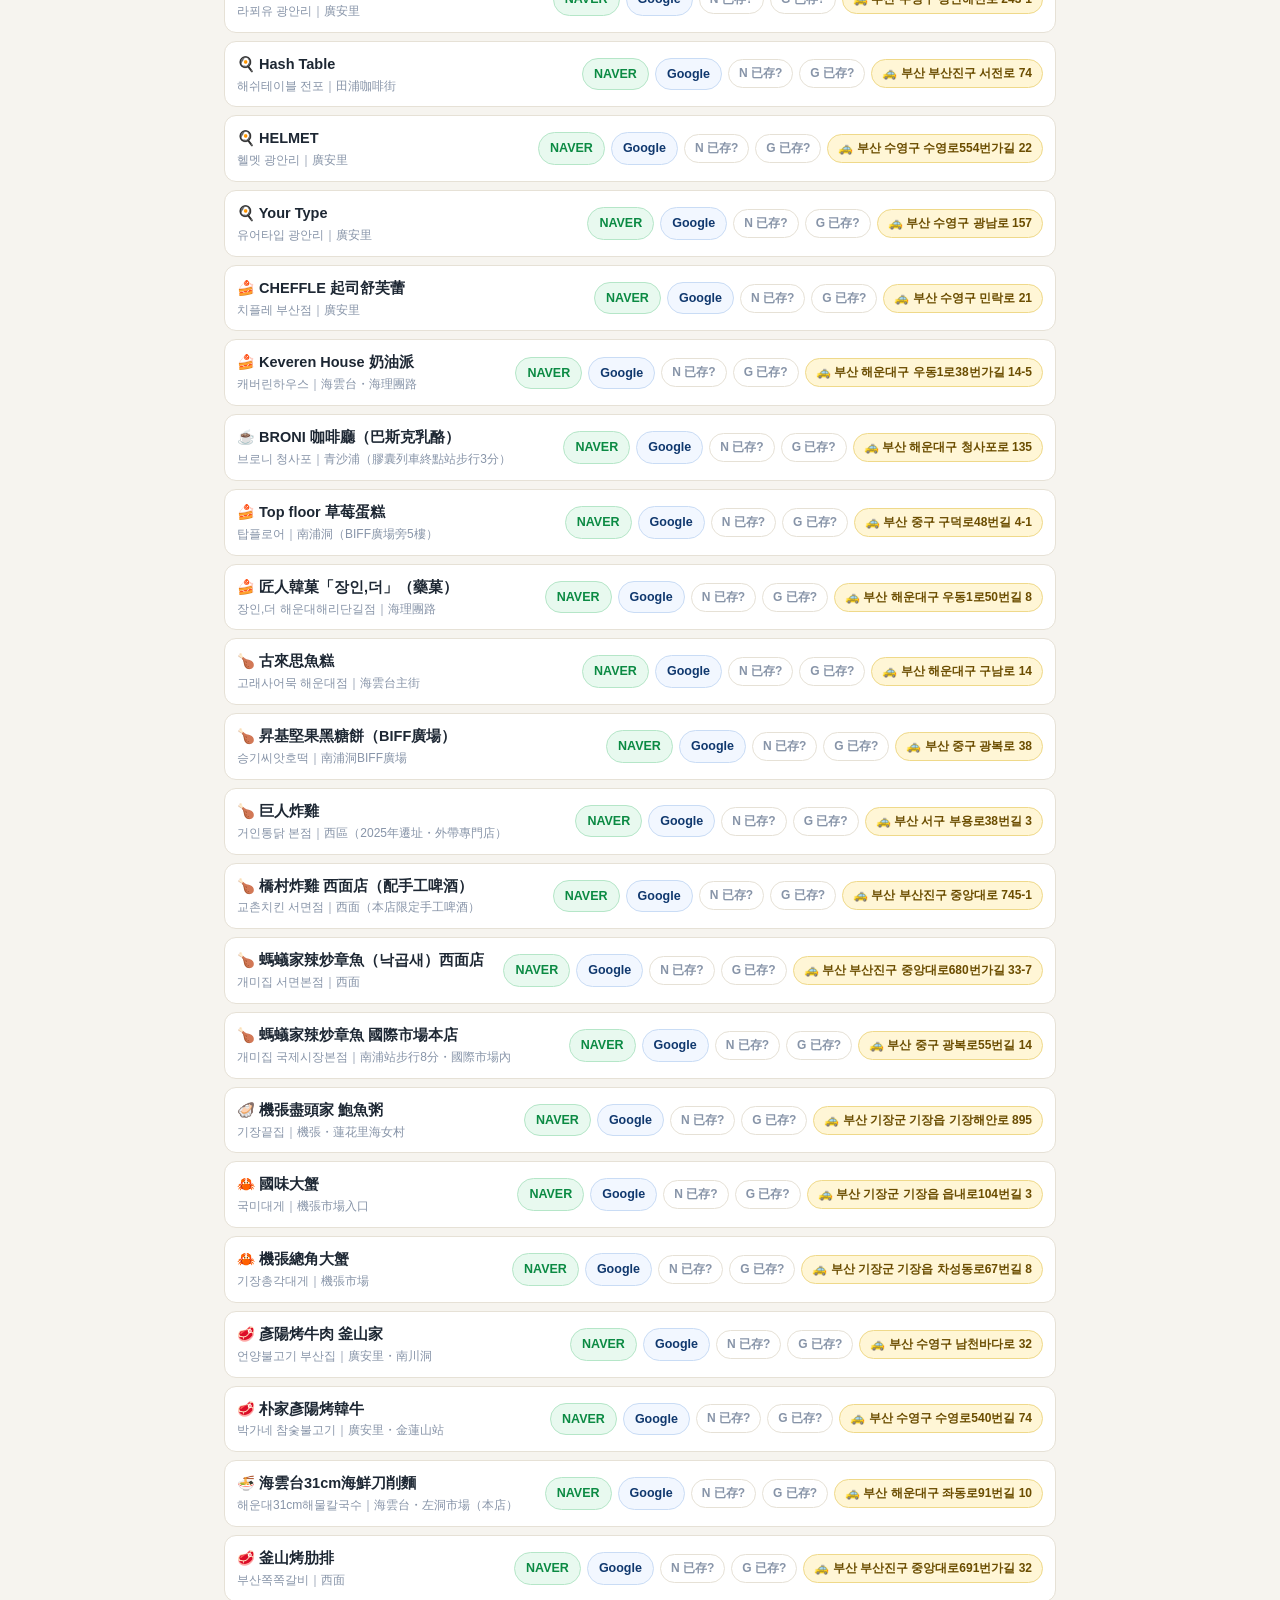
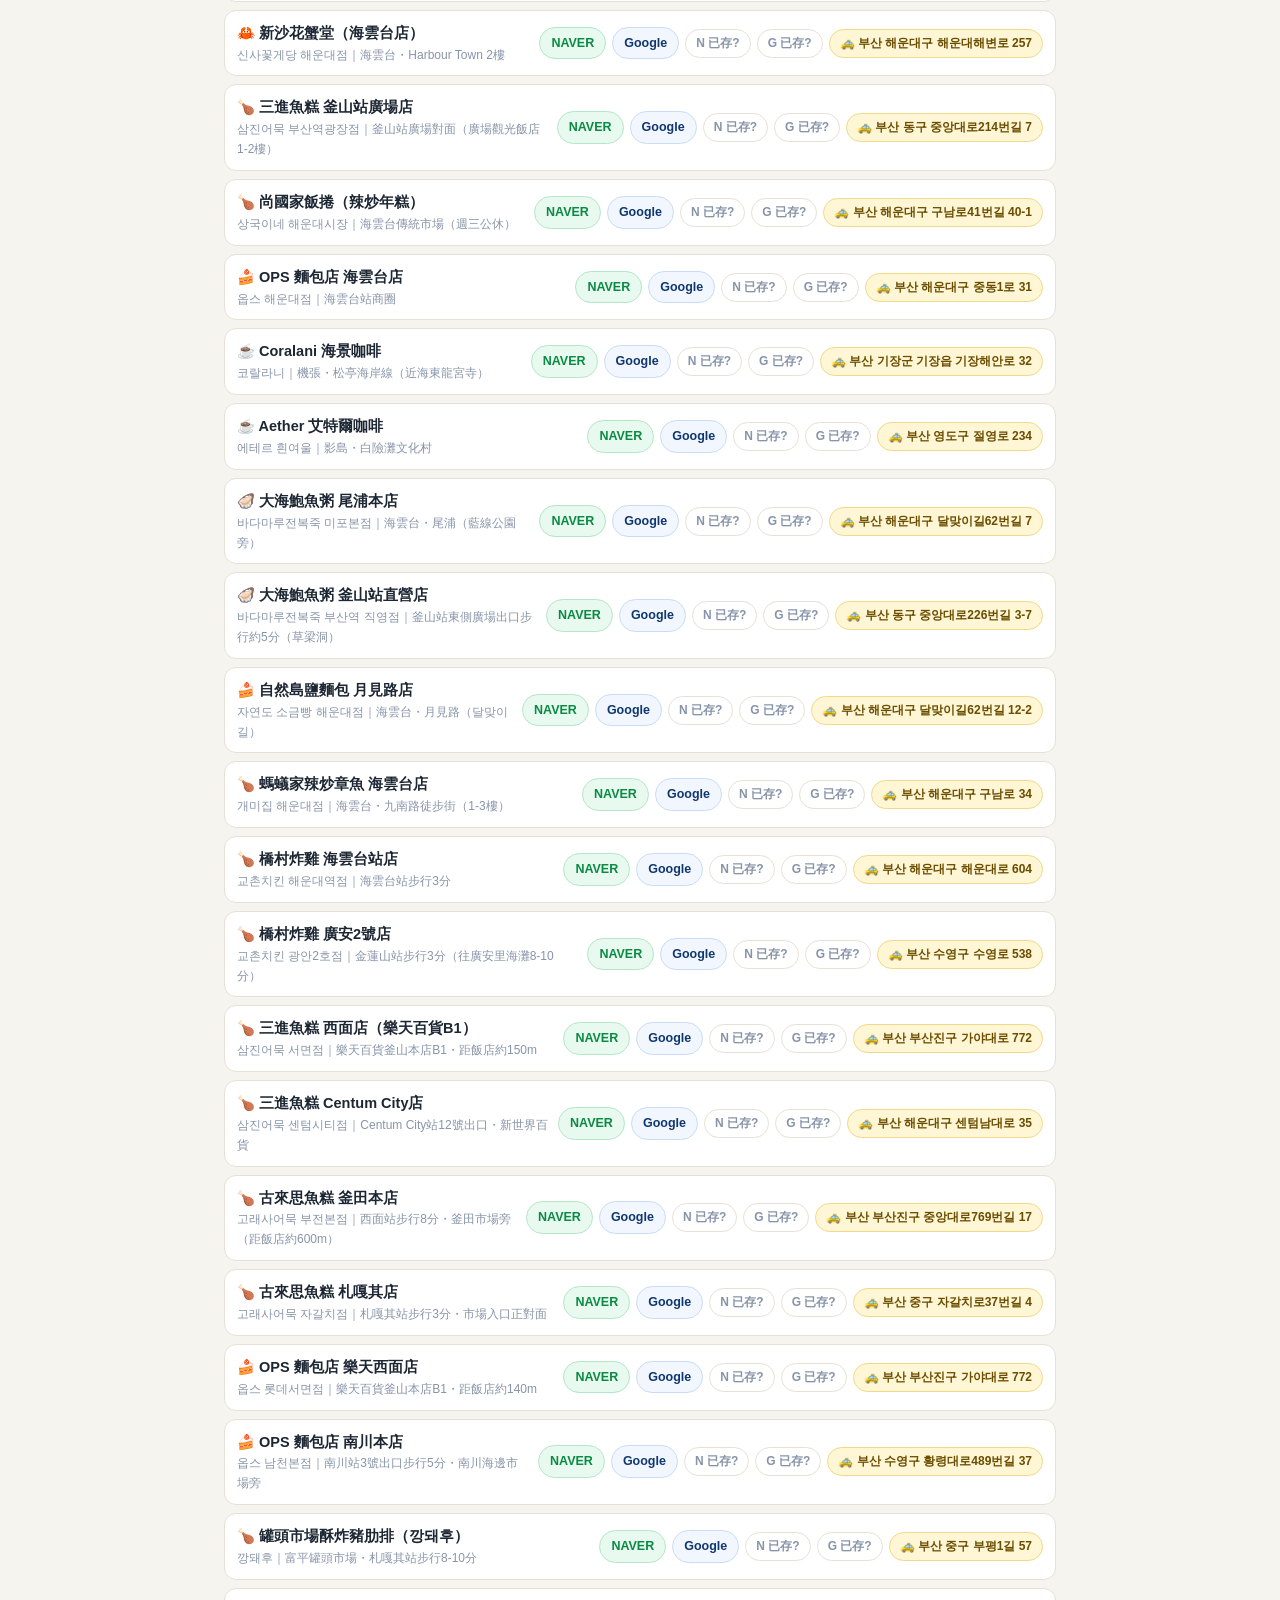
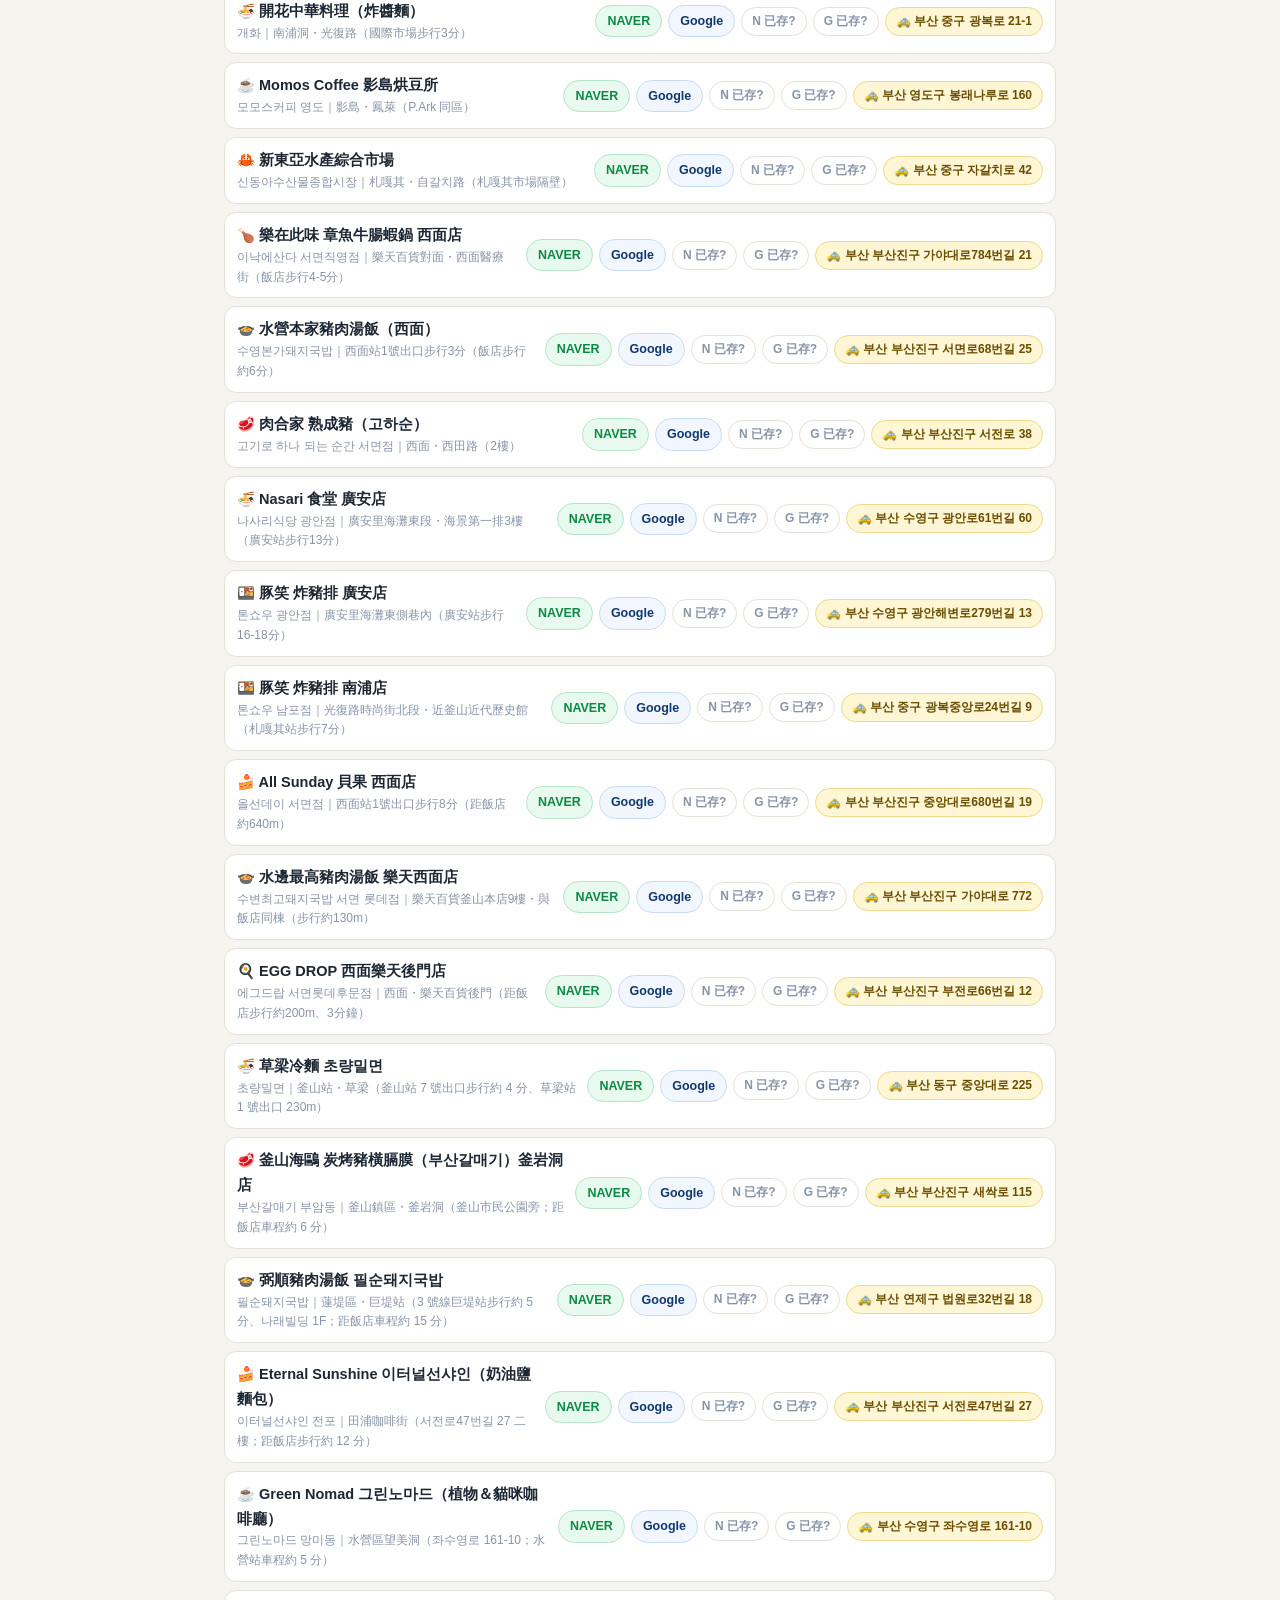
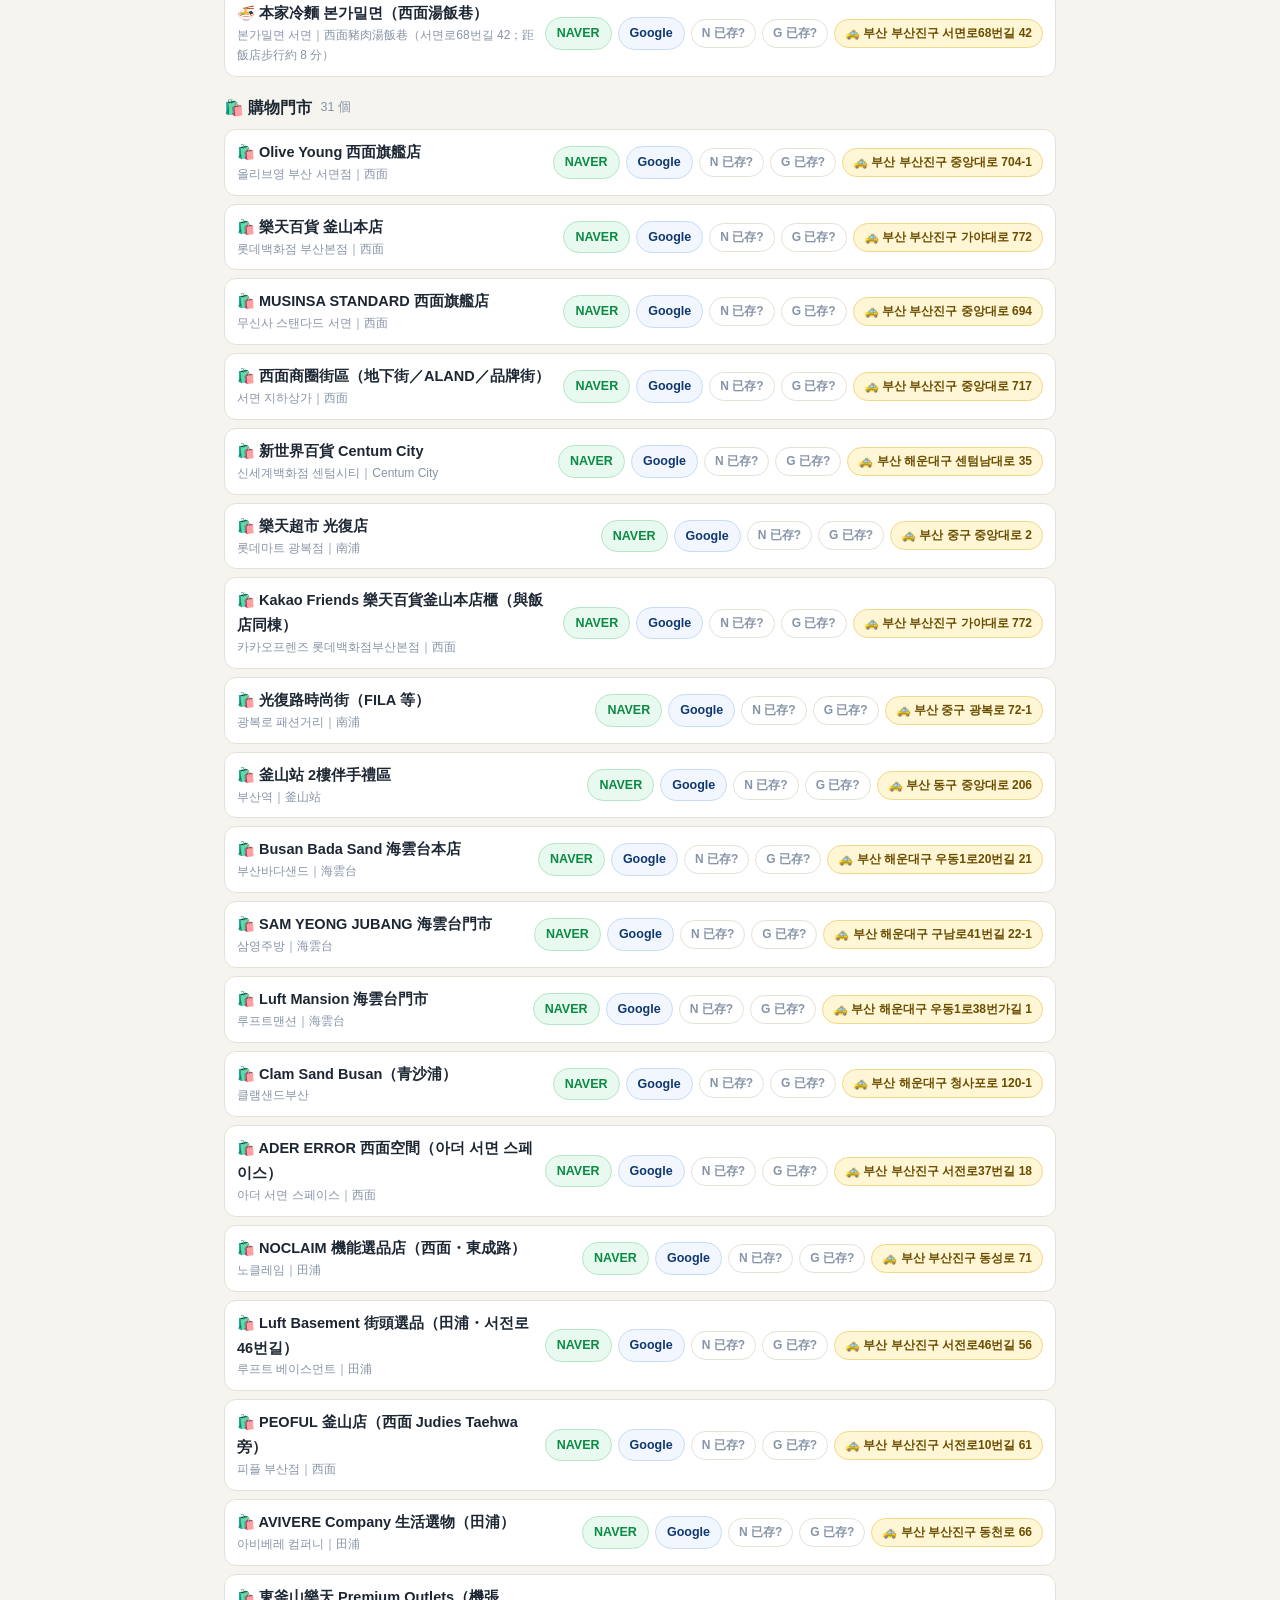
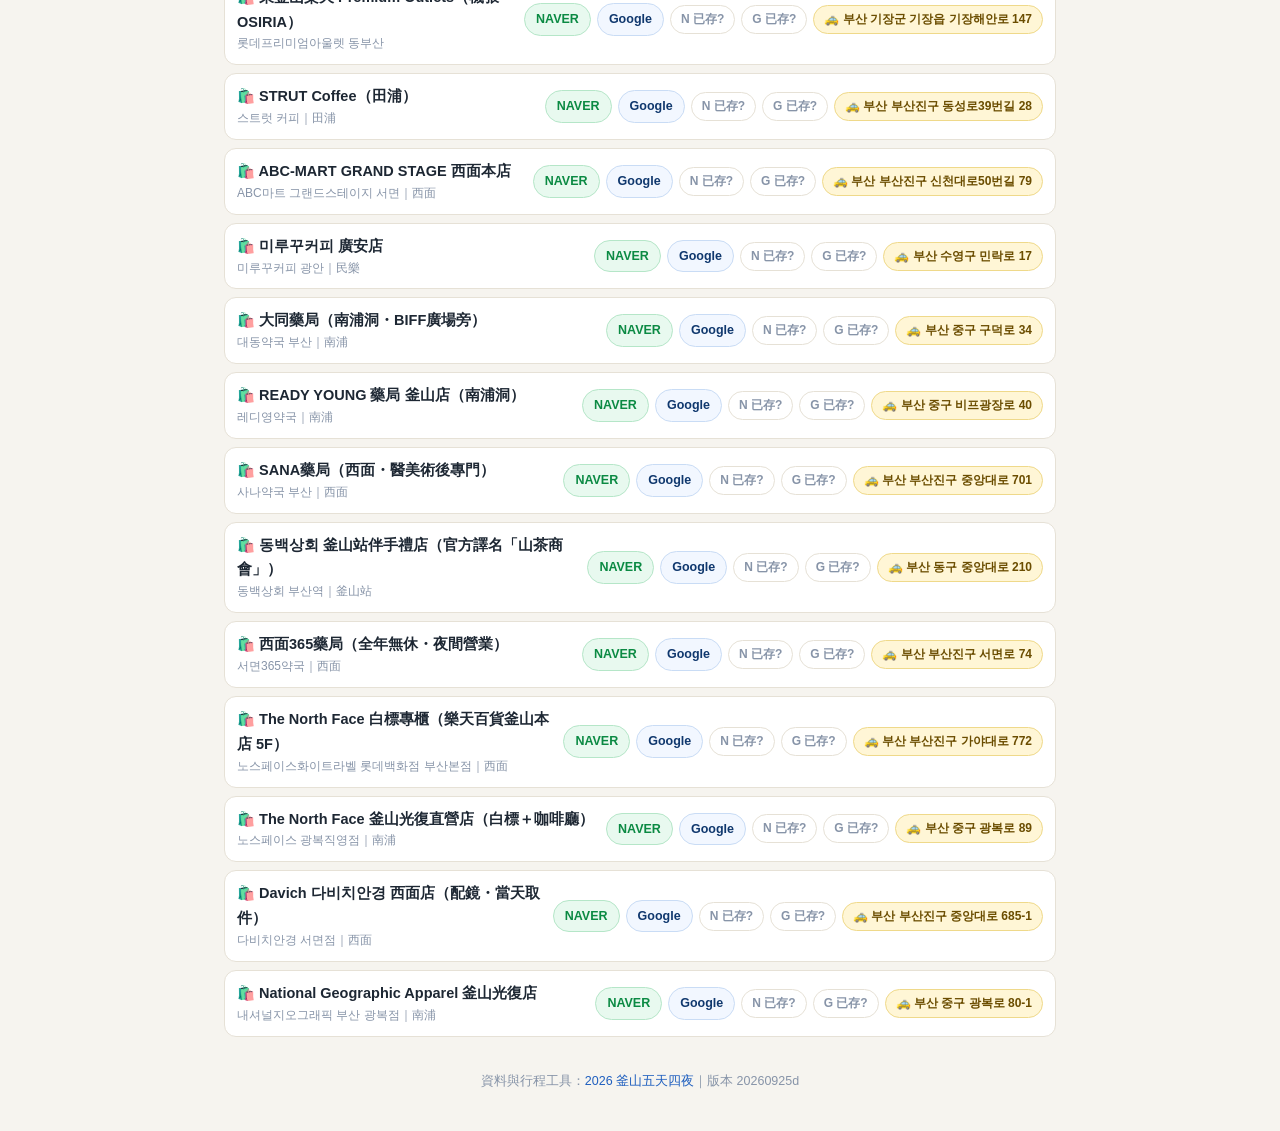
==== commit ec222ff5: "PDF 裡的連結：每站印座標式短網址＋「PDF 版面」模式，iPhone 列印預覽拿掉超連結也點得動 - iOS 用列印預覽存 PDF 會移除超連結（已知限制）：每一站／回飯店列在列印與 PDF 版面" ====
--- a/savelist.html
+++ b/savelist.html
@@ -121,7 +121,7 @@
 
 <footer>資料與行程工具：<a href="index.html">2026 釜山五天四夜</a>｜版本 <span id="ver"></span></footer>
 
-<script src="assets/data.js?v=20260925c"></script>
+<script src="assets/data.js?v=20260925d"></script>
 <script>
 (function () {
   'use strict';
